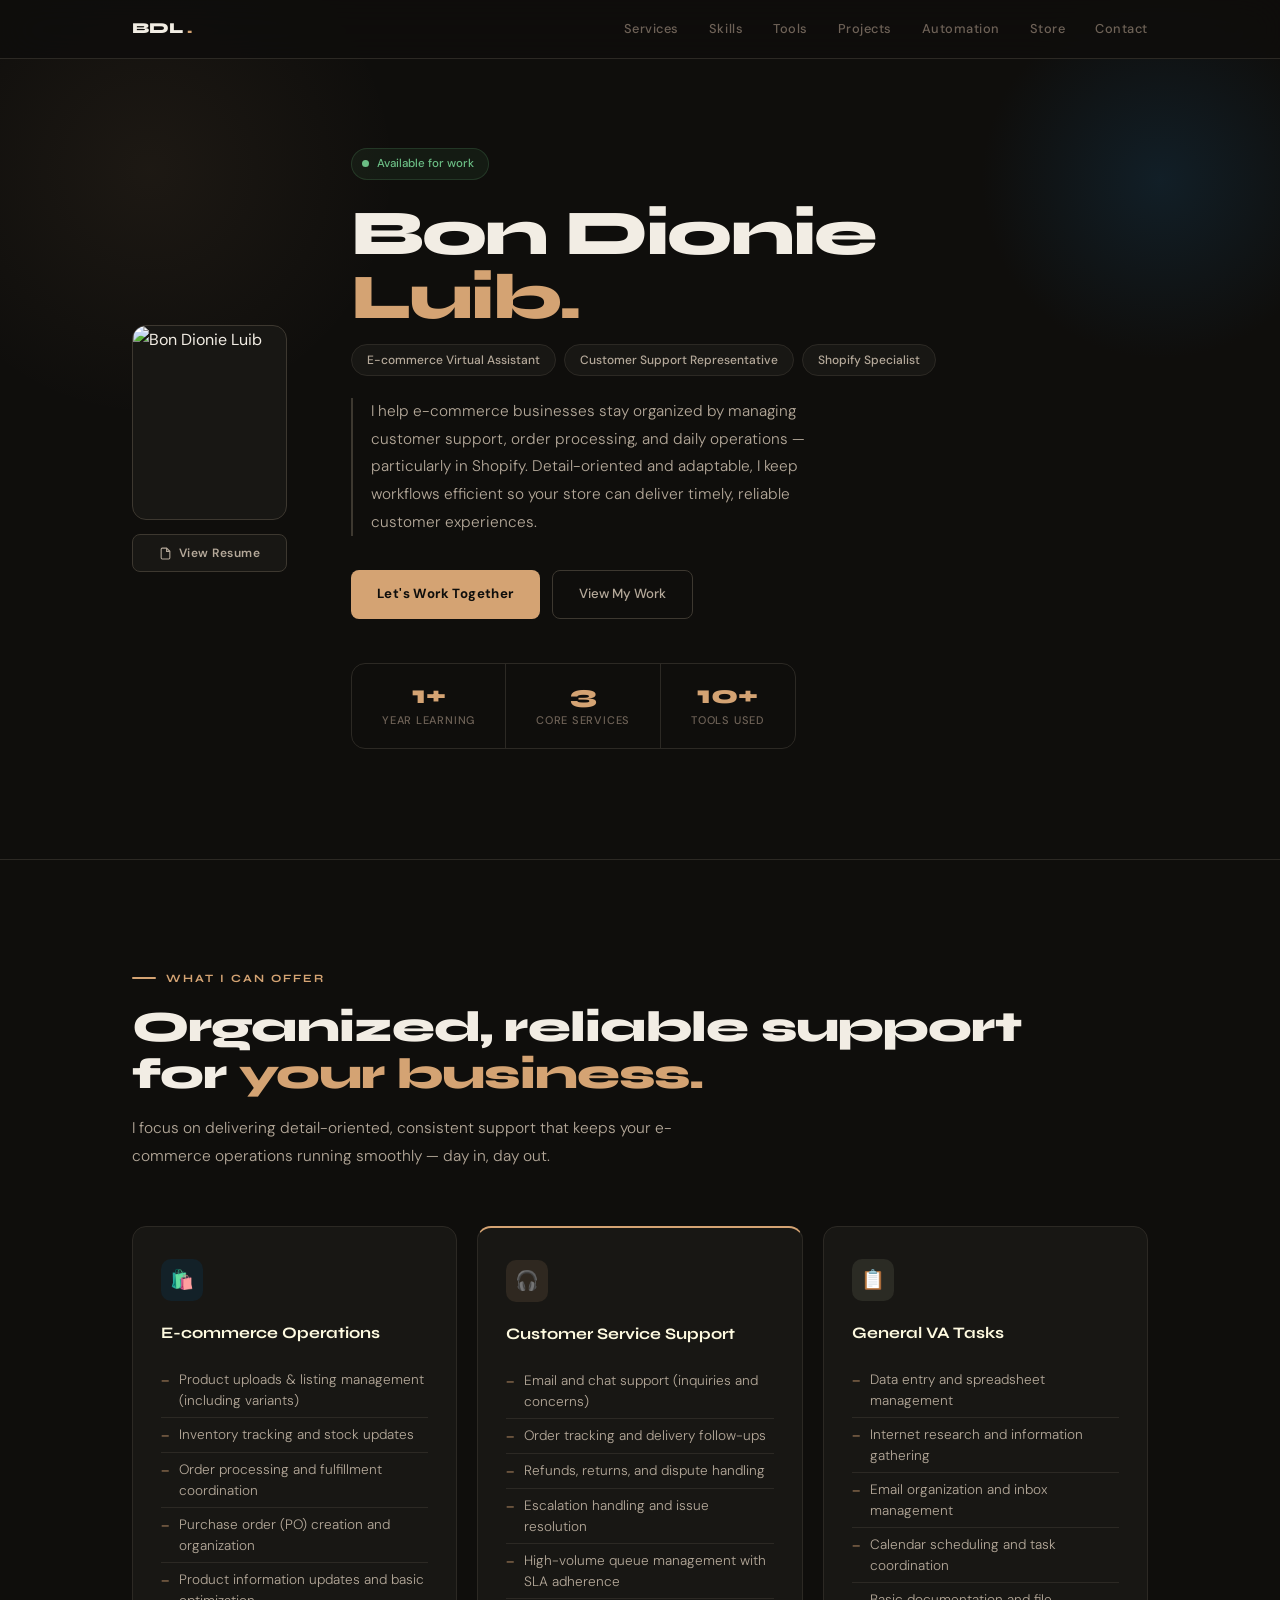
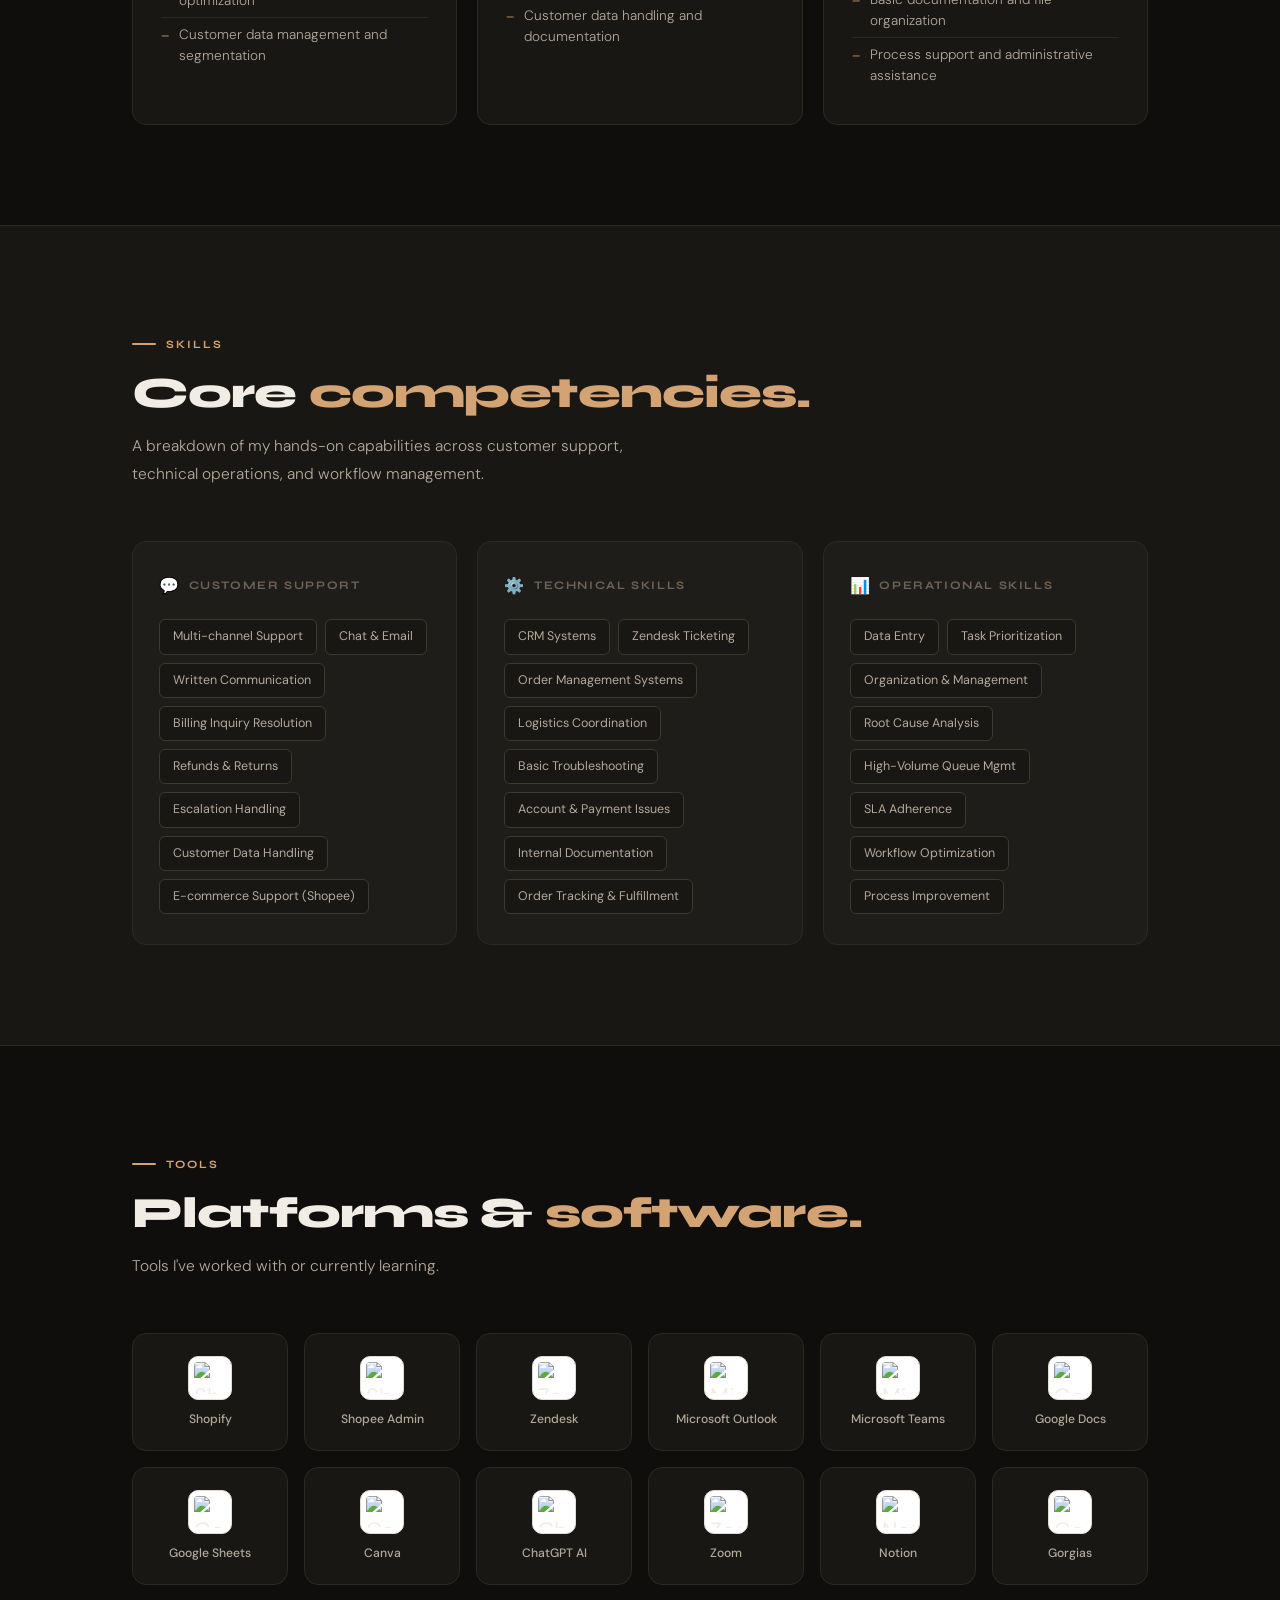
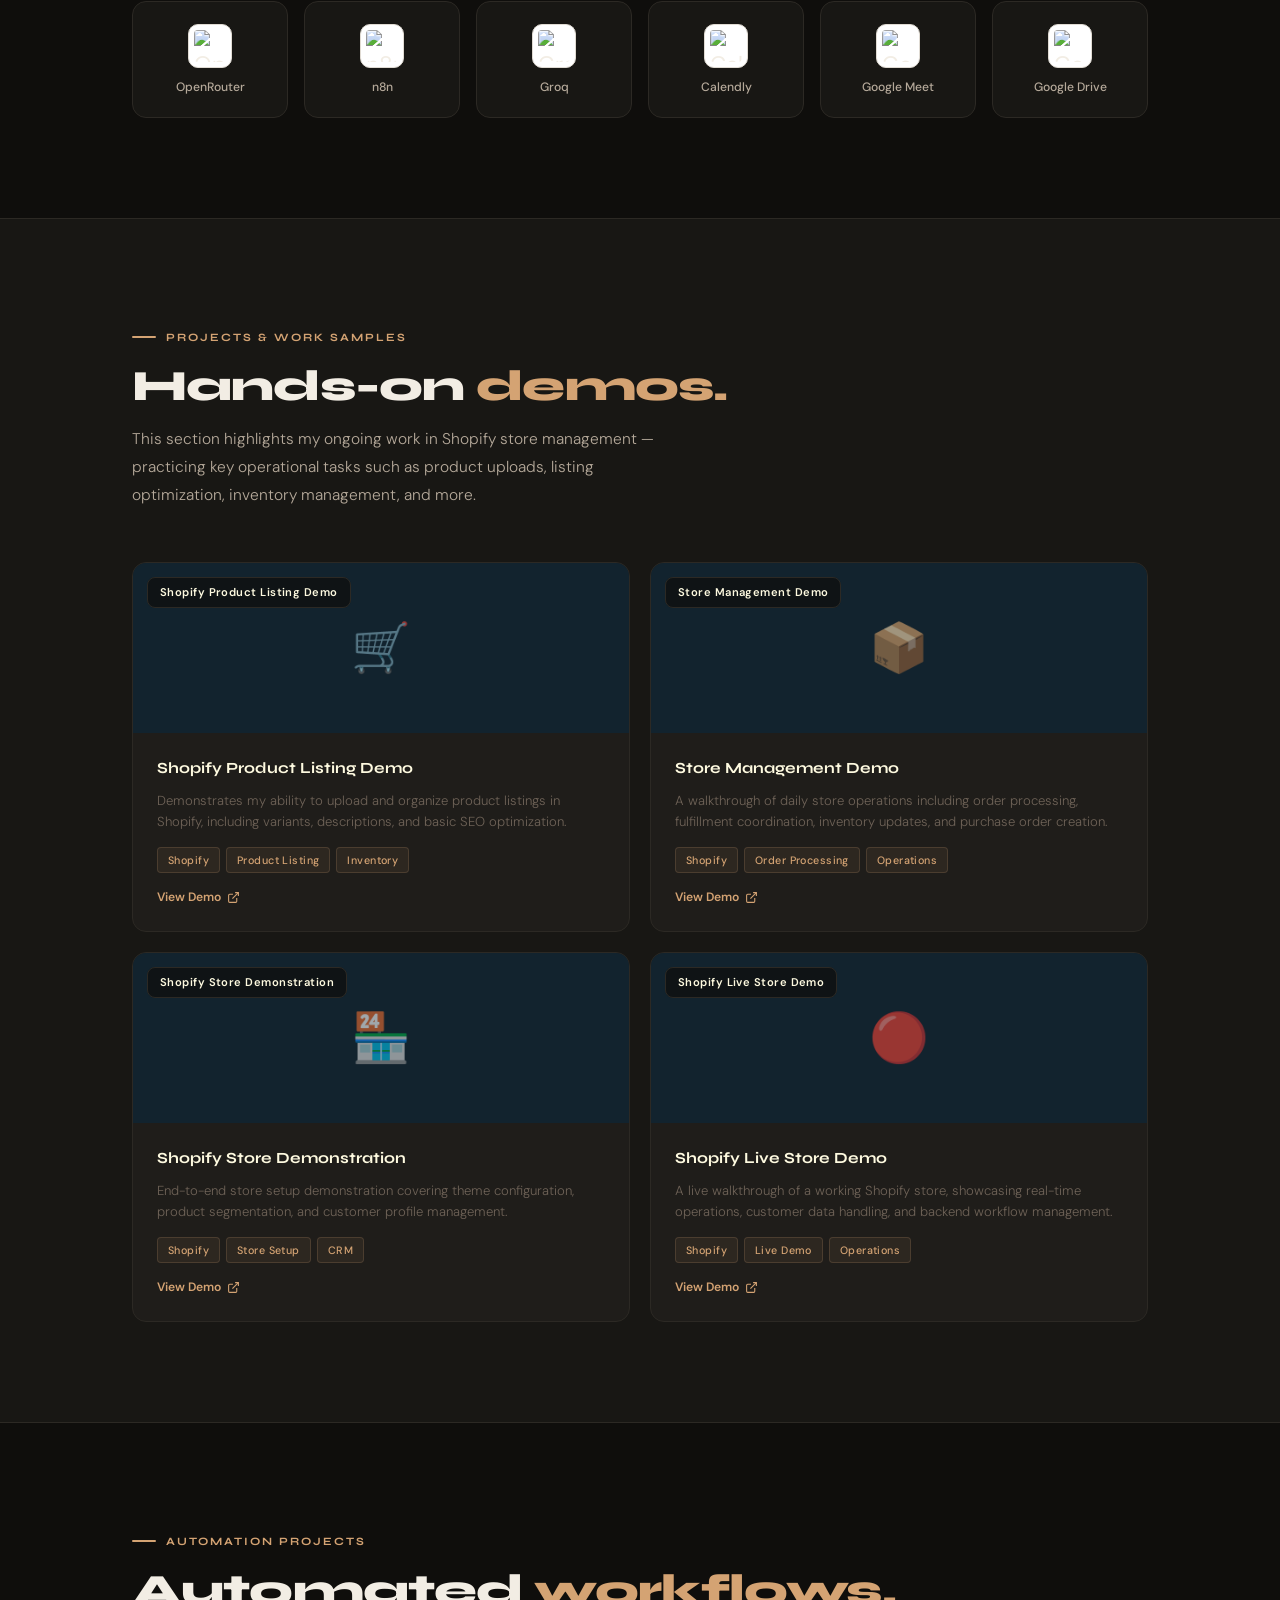
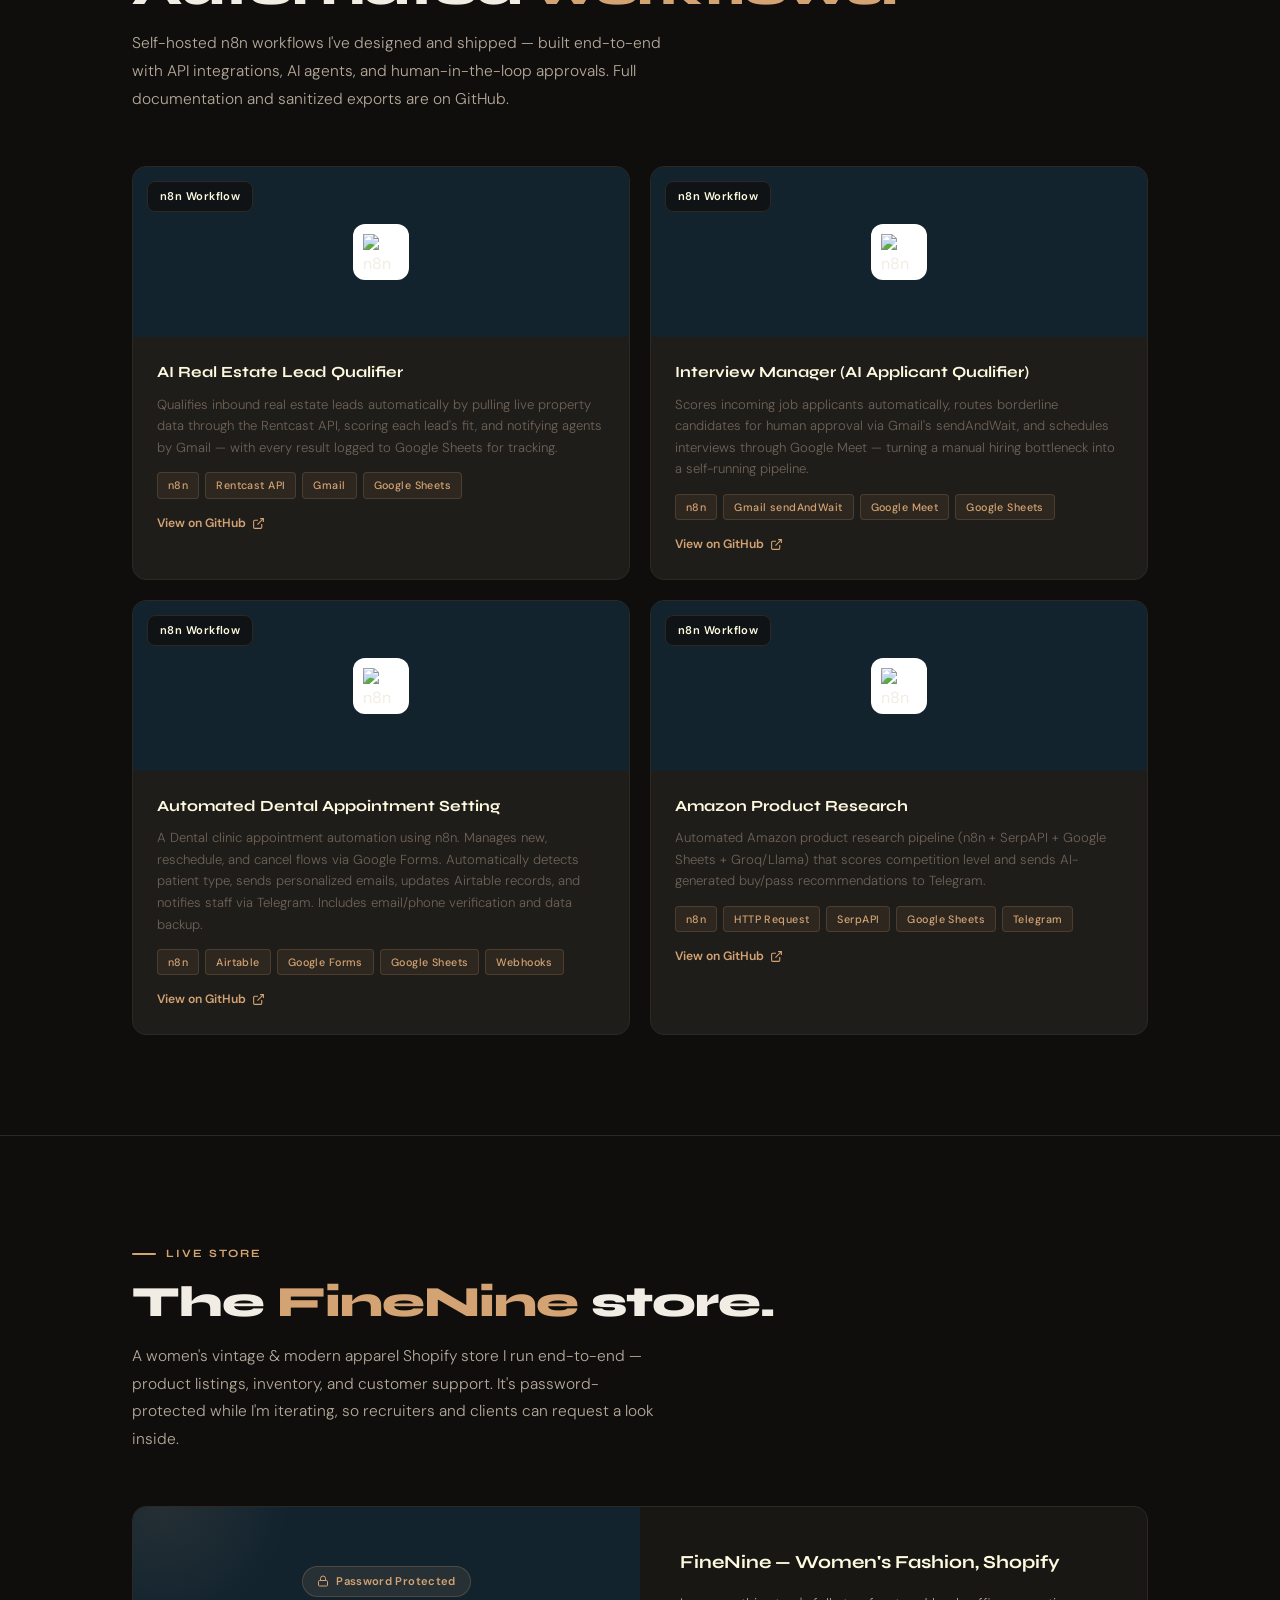
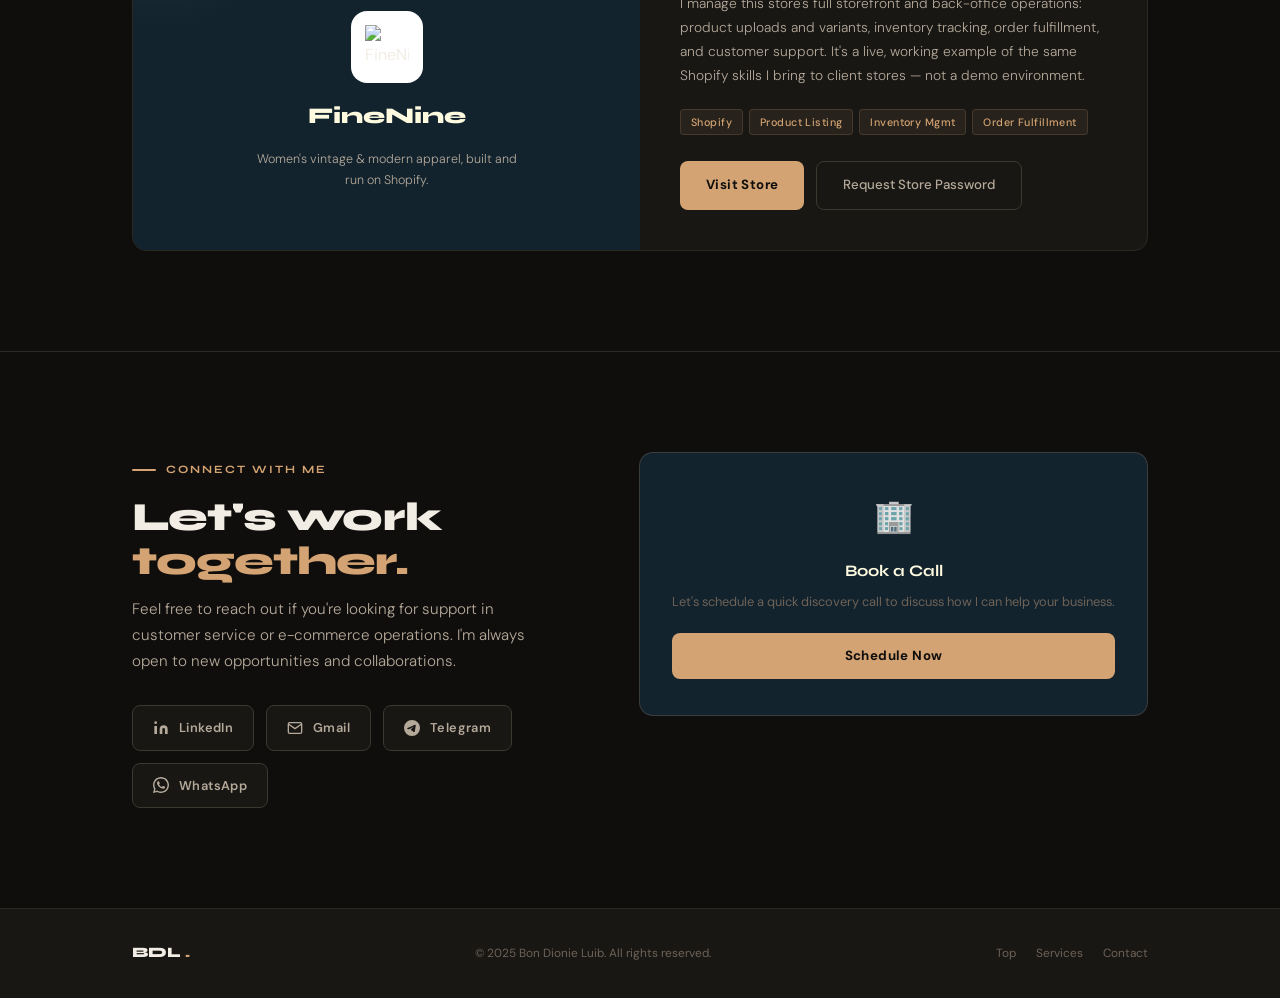
==== index.html @ 1910dfab "updated contents" ====
<!DOCTYPE html>
<html lang="en">
<head>
  <meta charset="UTF-8" />
  <meta name="viewport" content="width=device-width, initial-scale=1.0" />
  <title>Bon Dionie Luib | E-commerce VA & Customer Support</title>
  <link href="https://fonts.googleapis.com/css2?family=Syne:wght@400;600;700;800&family=DM+Sans:ital,opsz,wght@0,9..40,300;0,9..40,400;0,9..40,500;1,9..40,300&display=swap" rel="stylesheet" />

  <style>
    :root {
      --bg:         #0f0e0c;
      --bg-2:       #181714;
      --bg-3:       #1f1d1a;
      --bg-navy:    #12232e;
      --border:     #2c2924;
      --border-mid: #3d3830;
      --cream:      #FEFAE0;
      --sand:       #FAEDCD;
      --tan:        #D4A373;
      --sage:       #CCD5AE;
      --sage-light: #E9EDC9;
      --text:       #f2ede4;
      --text-mid:   #b5a99a;
      --text-muted: #6e6257;
      --radius:     14px;
      --radius-sm:  8px;
      --max-w:      1080px;
    }

    *, *::before, *::after { box-sizing: border-box; margin: 0; padding: 0; }
    html { scroll-behavior: smooth; }
    body {
      background: var(--bg);
      color: var(--text);
      font-family: 'DM Sans', sans-serif;
      font-size: 16px;
      line-height: 1.7;
      -webkit-font-smoothing: antialiased;
    }
    a { color: inherit; text-decoration: none; }
    ul { list-style: none; }
    img { display: block; max-width: 100%; }

    .container { max-width: var(--max-w); margin: 0 auto; padding: 0 32px; }
    section { padding: 100px 0; }

    .section-eyebrow {
      display: inline-flex; align-items: center; gap: 10px;
      font-family: 'Syne', sans-serif; font-size: 0.7rem; font-weight: 700;
      letter-spacing: 0.18em; text-transform: uppercase; color: var(--tan); margin-bottom: 16px;
    }
    .section-eyebrow::before {
      content: ''; display: block; width: 24px; height: 2px;
      background: var(--tan); border-radius: 2px;
    }
    .section-title {
      font-family: 'Syne', sans-serif; font-size: clamp(1.8rem, 4vw, 2.7rem);
      font-weight: 800; line-height: 1.1; letter-spacing: -0.02em; margin-bottom: 16px;
    }
    .section-desc { color: var(--text-mid); font-size: 0.97rem; font-weight: 300; max-width: 540px; line-height: 1.8; }
    .heading-accent { color: var(--tan); }

    .pill {
      display: inline-block; background: rgba(212,163,115,0.1); color: var(--tan);
      border: 1px solid rgba(212,163,115,0.22); border-radius: 999px; font-size: 0.7rem;
      font-weight: 600; letter-spacing: 0.08em; text-transform: uppercase; padding: 4px 13px;
    }

    nav {
      position: fixed; top: 0; left: 0; right: 0; z-index: 200;
      background: rgba(15,14,12,0.85); backdrop-filter: blur(20px);
      -webkit-backdrop-filter: blur(20px); border-bottom: 1px solid var(--border);
    }
    .nav-inner {
      max-width: var(--max-w); margin: 0 auto; padding: 0 32px; height: 58px;
      display: flex; align-items: center; justify-content: space-between;
    }
    .nav-logo { font-family: 'Syne', sans-serif; font-weight: 800; font-size: 0.95rem; letter-spacing: -0.01em; }
    .nav-logo span { color: var(--tan); }
    .nav-links { display: flex; gap: 30px; }
    .nav-links a { font-size: 0.8rem; font-weight: 500; color: var(--text-muted); letter-spacing: 0.04em; transition: color 0.2s; }
    .nav-links a:hover { color: var(--tan); }

    #hero { padding-top: 148px; padding-bottom: 110px; position: relative; overflow: hidden; }
    #hero::before {
      content: ''; position: absolute; top: -80px; left: -100px; width: 500px; height: 500px;
      background: radial-gradient(circle, rgba(212,163,115,0.07) 0%, transparent 70%); pointer-events: none;
    }
    #hero::after {
      content: ''; position: absolute; top: 0; right: -60px; width: 360px; height: 360px;
      background: radial-gradient(circle, rgba(18,35,46,0.8) 0%, transparent 70%); pointer-events: none;
    }
    .hero-inner { display: grid; grid-template-columns: auto 1fr; gap: 64px; align-items: center; position: relative; z-index: 1; }
    .hero-photo-wrap { display: flex; flex-direction: column; align-items: center; gap: 14px; }
    .hero-photo { width: 155px; height: 195px; border-radius: var(--radius); overflow: hidden; border: 1px solid var(--border-mid); background: var(--bg-2); position: relative; }
    .hero-photo img { width: 100%; height: 100%; object-fit: cover; }
    .photo-placeholder { width: 100%; height: 100%; display: flex; flex-direction: column; align-items: center; justify-content: center; gap: 10px; color: var(--text-muted); }
    .photo-placeholder svg { width: 44px; height: 44px; opacity: 0.25; }
    .photo-placeholder span { font-size: 0.65rem; letter-spacing: 0.1em; text-transform: uppercase; }
    .resume-btn {
      display: inline-flex; align-items: center; gap: 7px; background: var(--bg-2);
      border: 1px solid var(--border-mid); border-radius: var(--radius-sm); padding: 8px 16px;
      font-size: 0.75rem; font-weight: 600; color: var(--text-mid); letter-spacing: 0.04em;
      transition: border-color 0.2s, color 0.2s; width: 100%; justify-content: center;
    }
    .resume-btn:hover { border-color: var(--tan); color: var(--tan); }
    .resume-btn svg { width: 13px; height: 13px; }
    .avail-badge {
      display: inline-flex; align-items: center; gap: 8px; background: rgba(100,190,120,0.07);
      border: 1px solid rgba(100,190,120,0.18); border-radius: 999px; padding: 5px 14px 5px 10px;
      font-size: 0.72rem; color: #6bbd84; font-weight: 500; margin-bottom: 22px;
    }
    .avail-dot { width: 7px; height: 7px; background: #6bbd84; border-radius: 50%; animation: pulse 2.2s infinite; }
    @keyframes pulse {
      0%   { box-shadow: 0 0 0 0 rgba(107,189,132,0.7); }
      70%  { box-shadow: 0 0 0 7px rgba(107,189,132,0); }
      100% { box-shadow: 0 0 0 0 rgba(107,189,132,0); }
    }
    .hero-name { font-family: 'Syne', sans-serif; font-size: clamp(2.4rem, 5.5vw, 4rem); font-weight: 800; line-height: 1.0; letter-spacing: -0.03em; margin-bottom: 14px; }
    .hero-name .surname { color: var(--tan); }
    .hero-roles { display: flex; flex-wrap: wrap; gap: 8px; margin-bottom: 22px; }
    .role-chip { font-size: 0.75rem; font-weight: 500; color: var(--text-mid); background: var(--bg-2); border: 1px solid var(--border); border-radius: 999px; padding: 5px 15px; }
    .hero-bio { color: var(--text-mid); font-size: 0.96rem; font-weight: 300; max-width: 500px; margin-bottom: 34px; line-height: 1.8; border-left: 2px solid var(--border-mid); padding-left: 18px; }
    .hero-cta { display: flex; gap: 12px; flex-wrap: wrap; }
    .btn-primary { display: inline-flex; align-items: center; gap: 8px; background: var(--tan); color: #0f0e0c; font-size: 0.83rem; font-weight: 700; letter-spacing: 0.03em; padding: 12px 26px; border-radius: var(--radius-sm); transition: opacity 0.2s, transform 0.15s; }
    .btn-primary:hover { opacity: 0.88; transform: translateY(-1px); }
    .btn-outline { display: inline-flex; align-items: center; gap: 8px; background: transparent; color: var(--text-mid); font-size: 0.83rem; font-weight: 500; padding: 12px 26px; border-radius: var(--radius-sm); border: 1px solid var(--border-mid); transition: border-color 0.2s, color 0.2s; }
    .btn-outline:hover { border-color: var(--tan); color: var(--tan); }
    .hero-stats { display: flex; gap: 0; margin-top: 44px; border: 1px solid var(--border); border-radius: var(--radius); overflow: hidden; width: fit-content; }
    .stat-item { padding: 18px 30px; border-right: 1px solid var(--border); text-align: center; }
    .stat-item:last-child { border-right: none; }
    .stat-num { font-family: 'Syne', sans-serif; font-size: 1.6rem; font-weight: 800; color: var(--tan); line-height: 1; }
    .stat-label { font-size: 0.69rem; color: var(--text-muted); font-weight: 500; letter-spacing: 0.07em; text-transform: uppercase; margin-top: 4px; }

    hr.divider { border: none; border-top: 1px solid var(--border); }

    #offer { background: var(--bg); }
    .offer-header { margin-bottom: 56px; }
    .offer-grid { display: grid; grid-template-columns: repeat(3, 1fr); gap: 20px; }
    .offer-card { background: var(--bg-2); border: 1px solid var(--border); border-radius: var(--radius); padding: 32px 28px; transition: border-color 0.25s, transform 0.25s; }
    .offer-card:hover { border-color: var(--border-mid); transform: translateY(-3px); }
    .offer-card:nth-child(2) { border-top: 2px solid var(--tan); }
    .offer-icon { width: 42px; height: 42px; border-radius: 10px; display: flex; align-items: center; justify-content: center; font-size: 1.2rem; margin-bottom: 18px; }
    .icon-blue  { background: rgba(18,35,46,0.8); }
    .icon-tan   { background: rgba(212,163,115,0.12); }
    .icon-sage  { background: rgba(204,213,174,0.1); }
    .offer-card h3 { font-family: 'Syne', sans-serif; font-size: 1rem; font-weight: 700; margin-bottom: 16px; color: var(--cream); }
    .offer-card ul li { font-size: 0.85rem; color: var(--text-mid); font-weight: 300; padding: 6px 0; border-bottom: 1px solid var(--border); display: flex; align-items: flex-start; gap: 10px; line-height: 1.55; }
    .offer-card ul li:last-child { border-bottom: none; }
    .offer-card ul li::before { content: '–'; color: var(--tan); flex-shrink: 0; margin-top: 1px; }

    #skills { background: var(--bg-2); }
    .skills-header { margin-bottom: 52px; }
    .skills-grid { display: grid; grid-template-columns: repeat(3, 1fr); gap: 20px; }
    .skills-card { background: var(--bg-3); border: 1px solid var(--border); border-radius: var(--radius); padding: 30px 26px; }
    .skills-card-title { font-family: 'Syne', sans-serif; font-size: 0.72rem; font-weight: 700; letter-spacing: 0.14em; text-transform: uppercase; color: var(--text-muted); margin-bottom: 20px; display: flex; align-items: center; gap: 8px; }
    .skills-card-title span { font-size: 1rem; }
    .skill-tag-wrap { display: flex; flex-wrap: wrap; gap: 8px; }
    .skill-tag { font-size: 0.78rem; font-weight: 400; color: var(--text-mid); background: var(--bg-2); border: 1px solid var(--border-mid); border-radius: 6px; padding: 6px 13px; transition: border-color 0.2s, color 0.2s; }
    .skill-tag:hover { border-color: var(--tan); color: var(--tan); }
    .skill-tag.empty { color: var(--text-muted); border-style: dashed; border-color: var(--border); cursor: default; opacity: 0.5; }
    .skill-tag.empty:hover { border-color: var(--border); color: var(--text-muted); }

    #tools { background: var(--bg); }
    .tools-header { margin-bottom: 52px; }
    .tools-grid { display: grid; grid-template-columns: repeat(auto-fill, minmax(150px, 1fr)); gap: 16px; }
    .tool-card { background: var(--bg-2); border: 1px solid var(--border); border-radius: var(--radius); padding: 22px 18px; display: flex; flex-direction: column; align-items: center; gap: 12px; text-align: center; transition: border-color 0.2s, transform 0.2s; cursor: default; }
    .tool-card:hover { border-color: var(--border-mid); transform: translateY(-2px); }
    .tool-icon { width: 44px; height: 44px; border-radius: 10px; display: flex; align-items: center; justify-content: center; font-size: 1.4rem; background: var(--bg-3); border: 1px solid var(--border); overflow: hidden; padding: 6px; }
    .tool-icon img { width: 100%; height: 100%; object-fit: contain; border-radius: 4px; }
    .tool-name { font-size: 0.76rem; font-weight: 500; color: var(--text-mid); line-height: 1.3; }

    #projects { background: var(--bg-2); }
    .projects-header { margin-bottom: 52px; }
    .projects-grid { display: grid; grid-template-columns: repeat(2, 1fr); gap: 20px; }
    .project-card { background: var(--bg-3); border: 1px solid var(--border); border-radius: var(--radius); overflow: hidden; transition: border-color 0.25s, transform 0.25s; }
    .project-card:hover { border-color: var(--border-mid); transform: translateY(-3px); }
    .project-thumb { height: 170px; background: var(--bg-navy); display: flex; align-items: center; justify-content: center; position: relative; overflow: hidden; }
    .project-thumb-icon { font-size: 3rem; opacity: 0.6; }
    .project-thumb-label { position: absolute; top: 14px; left: 14px; background: rgba(15,14,12,0.7); backdrop-filter: blur(8px); border: 1px solid var(--border); border-radius: var(--radius-sm); font-size: 0.7rem; font-weight: 600; padding: 5px 12px; color: var(--cream); letter-spacing: 0.04em; }
    .project-body { padding: 22px 24px; }
    .project-body h3 { font-family: 'Syne', sans-serif; font-size: 0.97rem; font-weight: 700; color: var(--cream); margin-bottom: 8px; }
    .project-body p { font-size: 0.82rem; color: var(--text-muted); font-weight: 300; line-height: 1.65; margin-bottom: 14px; }
    .project-tags { display: flex; flex-wrap: wrap; gap: 6px; }
    .project-tag { font-size: 0.67rem; font-weight: 500; color: var(--tan); background: rgba(212,163,115,0.08); border: 1px solid rgba(212,163,115,0.18); border-radius: 4px; padding: 3px 10px; letter-spacing: 0.04em; }
    .project-link { display: inline-flex; align-items: center; gap: 6px; font-size: 0.76rem; font-weight: 600; color: var(--tan); margin-top: 14px; transition: opacity 0.2s; }
    .project-link:hover { opacity: 0.75; }

    .project-thumb-logo { width: 56px; height: 56px; border-radius: 12px; background: #fff; display: flex; align-items: center; justify-content: center; padding: 10px; }
    .project-thumb-logo img { width: 100%; height: 100%; object-fit: contain; }

    #store { background: var(--bg); }
    .store-header { margin-bottom: 52px; }
    .store-card {
      background: var(--bg-2); border: 1px solid var(--border); border-radius: var(--radius);
      overflow: hidden; display: grid; grid-template-columns: 1fr 1fr;
    }
    .store-visual {
      background: var(--bg-navy); display: flex; flex-direction: column; align-items: center;
      justify-content: center; gap: 14px; padding: 48px 32px; position: relative; overflow: hidden;
    }
    .store-visual::before {
      content: ''; position: absolute; top: -40%; left: -20%; width: 260px; height: 260px;
      background: radial-gradient(circle, rgba(212,163,115,0.1) 0%, transparent 70%); pointer-events: none;
    }
    .store-logo-badge {
      width: 72px; height: 72px; border-radius: 16px; background: #fff; display: flex;
      align-items: center; justify-content: center; padding: 14px; position: relative; z-index: 1;
    }
    .store-logo-badge img { width: 100%; height: 100%; object-fit: contain; }
    .store-visual-name { font-family: 'Syne', sans-serif; font-size: 1.4rem; font-weight: 800; color: var(--cream); position: relative; z-index: 1; }
    .store-visual-tag { font-size: 0.78rem; color: var(--text-mid); font-weight: 300; text-align: center; max-width: 260px; position: relative; z-index: 1; }
    .store-lock-note {
      display: inline-flex; align-items: center; gap: 7px; background: rgba(212,163,115,0.1);
      border: 1px solid rgba(212,163,115,0.22); border-radius: 999px; padding: 5px 14px;
      font-size: 0.7rem; color: var(--tan); font-weight: 600; letter-spacing: 0.03em; position: relative; z-index: 1;
    }
    .store-body { padding: 40px 40px; display: flex; flex-direction: column; justify-content: center; }
    .store-body h3 { font-family: 'Syne', sans-serif; font-size: 1.15rem; font-weight: 700; color: var(--cream); margin-bottom: 12px; }
    .store-body p { font-size: 0.86rem; color: var(--text-mid); font-weight: 300; line-height: 1.75; margin-bottom: 22px; }
    .store-tags { display: flex; flex-wrap: wrap; gap: 6px; margin-bottom: 26px; }
    .store-actions { display: flex; gap: 12px; flex-wrap: wrap; }

    @media (max-width: 720px) {
      .store-card { grid-template-columns: 1fr; }
      .store-visual { padding: 36px 24px; }
      .store-body { padding: 32px 28px; }
    }

    #connect { background: var(--bg); }
    .connect-inner { display: grid; grid-template-columns: 1fr auto; gap: 60px; align-items: start; }
    .connect-text h2 { font-family: 'Syne', sans-serif; font-size: clamp(1.8rem, 3.5vw, 2.5rem); font-weight: 800; line-height: 1.1; letter-spacing: -0.02em; margin-bottom: 14px; }
    .connect-text p { color: var(--text-mid); font-size: 0.95rem; font-weight: 300; max-width: 420px; margin-bottom: 30px; }
    .contact-links { display: flex; flex-wrap: wrap; gap: 12px; }
    .contact-btn { display: inline-flex; align-items: center; gap: 10px; background: var(--bg-2); border: 1px solid var(--border-mid); border-radius: var(--radius-sm); padding: 11px 20px; font-size: 0.8rem; font-weight: 600; color: var(--text-mid); letter-spacing: 0.03em; transition: border-color 0.2s, color 0.2s, background 0.2s; }
    .contact-btn:hover { border-color: var(--tan); color: var(--tan); background: rgba(212,163,115,0.05); }
    .contact-btn svg { width: 16px; height: 16px; flex-shrink: 0; }
    .cta-box { background: var(--bg-navy); border: 1px solid rgba(212,163,115,0.2); border-radius: var(--radius); padding: 36px 32px; text-align: center; min-width: 260px; }
    .cta-box .emoji { font-size: 2rem; margin-bottom: 14px; }
    .cta-box h4 { font-family: 'Syne', sans-serif; font-size: 1rem; font-weight: 700; margin-bottom: 8px; color: var(--cream); }
    .cta-box p { font-size: 0.8rem; color: var(--text-muted); margin-bottom: 20px; line-height: 1.6; }

    footer { background: var(--bg-2); border-top: 1px solid var(--border); padding: 32px 0; }
    .footer-inner { max-width: var(--max-w); margin: 0 auto; padding: 0 32px; display: flex; align-items: center; justify-content: space-between; flex-wrap: wrap; gap: 12px; }
    .footer-logo { font-family: 'Syne', sans-serif; font-weight: 800; font-size: 0.9rem; }
    .footer-logo span { color: var(--tan); }
    .footer-copy { font-size: 0.74rem; color: var(--text-muted); }
    .footer-links { display: flex; gap: 20px; }
    .footer-links a { font-size: 0.74rem; color: var(--text-muted); transition: color 0.2s; }
    .footer-links a:hover { color: var(--tan); }

    @media (max-width: 860px) {
      .hero-inner { grid-template-columns: 1fr; gap: 36px; }
      .hero-photo-wrap { flex-direction: row; align-items: flex-end; gap: 16px; }
      .hero-photo { width: 110px; height: 140px; }
      .resume-btn { width: auto; }
      .offer-grid, .skills-grid { grid-template-columns: 1fr; }
      .projects-grid { grid-template-columns: 1fr; }
      .connect-inner { grid-template-columns: 1fr; }
    }
    @media (max-width: 600px) {
      .container { padding: 0 18px; }
      section { padding: 70px 0; }
      .nav-links { display: none; }
      .hero-stats { flex-direction: column; width: 100%; }
      .stat-item { border-right: none; border-bottom: 1px solid var(--border); }
      .stat-item:last-child { border-bottom: none; }
    }
  </style>
</head>
<body>

  <!-- ══ NAV ══ -->
  <nav>
    <div class="nav-inner">
      <div class="nav-logo">BDL <span>.</span></div>
      <div class="nav-links">
        <a href="#offer">Services</a>
        <a href="#skills">Skills</a>
        <a href="#tools">Tools</a>
        <a href="#projects">Projects</a>
        <a href="#automation">Automation</a>
        <a href="#store">Store</a>
        <a href="#connect">Contact</a>
      </div>
    </div>
  </nav>

  <!-- ══ HERO ══ -->
  <section id="hero">
    <div class="container">
      <div class="hero-inner">
        <div class="hero-photo-wrap">
          <div class="hero-photo">
              <img src="./bon_profile_photo_grey.jpg" alt="Bon Dionie Luib" />
            <div class="photo-placeholder">
              <svg viewBox="0 0 24 24" fill="none" stroke="currentColor" stroke-width="1.2">
                <circle cx="12" cy="8" r="4"/>
                <path d="M4 20c0-4 3.6-7 8-7s8 3 8 7"/>
              </svg>
              <span>Your Photo</span>
            </div>
          </div>
          <a href="https://drive.google.com/file/d/1orsD3d_-xPIOeZKfNbFX2Cq41ctTac8B/view?usp=sharing" class="resume-btn" target="_blank">
            <svg viewBox="0 0 24 24" fill="none" stroke="currentColor" stroke-width="2">
              <path d="M14 2H6a2 2 0 00-2 2v16a2 2 0 002 2h12a2 2 0 002-2V8z"/>
              <polyline points="14 2 14 8 20 8"/>
            </svg>
            View Resume
          </a>
        </div>

        <div class="hero-text">
          <div class="avail-badge">
            <div class="avail-dot"></div>
            Available for work
          </div>
          <h1 class="hero-name">
            Bon Dionie<br>
            <span class="surname">Luib.</span>
          </h1>
          <div class="hero-roles">
            <span class="role-chip">E-commerce Virtual Assistant</span>
            <span class="role-chip">Customer Support Representative</span>
            <span class="role-chip">Shopify Specialist</span>
          </div>
          <p class="hero-bio">
            I help e-commerce businesses stay organized by managing customer support,
            order processing, and daily operations — particularly in Shopify.
            Detail-oriented and adaptable, I keep workflows efficient so your store
            can deliver timely, reliable customer experiences.
          </p>
          <div class="hero-cta">
            <a href="#connect" class="btn-primary">Let's Work Together</a>
            <a href="https://linktr.ee/bonnieeebon" class="btn-outline" target="_blank">View My Work</a>
          </div>
          <div class="hero-stats">
            <div class="stat-item">
              <div class="stat-num">1+</div>
              <div class="stat-label">Year Learning</div>
            </div>
            <div class="stat-item">
              <div class="stat-num">3</div>
              <div class="stat-label">Core Services</div>
            </div>
            <div class="stat-item">
              <div class="stat-num">10+</div>
              <div class="stat-label">Tools Used</div>
            </div>
          </div>
        </div>
      </div>
    </div>
  </section>

  <hr class="divider" />

  <!-- ══ WHAT I CAN OFFER ══ -->
  <section id="offer">
    <div class="container">
      <div class="offer-header">
        <div class="section-eyebrow">What I Can Offer</div>
        <h2 class="section-title">Organized, reliable support<br>for <span class="heading-accent">your business.</span></h2>
        <p class="section-desc">I focus on delivering detail-oriented, consistent support that keeps your e-commerce operations running smoothly — day in, day out.</p>
      </div>
      <div class="offer-grid">
        <div class="offer-card">
          <div class="offer-icon icon-blue">🛍️</div>
          <h3>E-commerce Operations</h3>
          <ul>
            <li>Product uploads &amp; listing management (including variants)</li>
            <li>Inventory tracking and stock updates</li>
            <li>Order processing and fulfillment coordination</li>
            <li>Purchase order (PO) creation and organization</li>
            <li>Product information updates and basic optimization</li>
            <li>Customer data management and segmentation</li>
          </ul>
        </div>
        <div class="offer-card">
          <div class="offer-icon icon-tan">🎧</div>
          <h3>Customer Service Support</h3>
          <ul>
            <li>Email and chat support (inquiries and concerns)</li>
            <li>Order tracking and delivery follow-ups</li>
            <li>Refunds, returns, and dispute handling</li>
            <li>Escalation handling and issue resolution</li>
            <li>High-volume queue management with SLA adherence</li>
            <li>Customer data handling and documentation</li>
          </ul>
        </div>
        <div class="offer-card">
          <div class="offer-icon icon-sage">📋</div>
          <h3>General VA Tasks</h3>
          <ul>
            <li>Data entry and spreadsheet management</li>
            <li>Internet research and information gathering</li>
            <li>Email organization and inbox management</li>
            <li>Calendar scheduling and task coordination</li>
            <li>Basic documentation and file organization</li>
            <li>Process support and administrative assistance</li>
          </ul>
        </div>
      </div>
    </div>
  </section>

  <hr class="divider" />

  <!-- ══ SKILLS ══ -->
  <section id="skills">
    <div class="container">
      <div class="skills-header">
        <div class="section-eyebrow">Skills</div>
        <h2 class="section-title">Core <span class="heading-accent">competencies.</span></h2>
        <p class="section-desc">A breakdown of my hands-on capabilities across customer support, technical operations, and workflow management.</p>
      </div>
      <div class="skills-grid">
        <div class="skills-card">
          <div class="skills-card-title"><span>💬</span> Customer Support</div>
          <div class="skill-tag-wrap">
            <span class="skill-tag">Multi-channel Support</span>
            <span class="skill-tag">Chat &amp; Email</span>
            <span class="skill-tag">Written Communication</span>
            <span class="skill-tag">Billing Inquiry Resolution</span>
            <span class="skill-tag">Refunds &amp; Returns</span>
            <span class="skill-tag">Escalation Handling</span>
            <span class="skill-tag">Customer Data Handling</span>
            <span class="skill-tag">E-commerce Support (Shopee)</span>
          </div>
        </div>
        <div class="skills-card">
          <div class="skills-card-title"><span>⚙️</span> Technical Skills</div>
          <div class="skill-tag-wrap">
            <span class="skill-tag">CRM Systems</span>
            <span class="skill-tag">Zendesk Ticketing</span>
            <span class="skill-tag">Order Management Systems</span>
            <span class="skill-tag">Logistics Coordination</span>
            <span class="skill-tag">Basic Troubleshooting</span>
            <span class="skill-tag">Account &amp; Payment Issues</span>
            <span class="skill-tag">Internal Documentation</span>
            <span class="skill-tag">Order Tracking &amp; Fulfillment</span>
          </div>
        </div>
        <div class="skills-card">
          <div class="skills-card-title"><span>📊</span> Operational Skills</div>
          <div class="skill-tag-wrap">
            <span class="skill-tag">Data Entry</span>
            <span class="skill-tag">Task Prioritization</span>
            <span class="skill-tag">Organization &amp; Management</span>
            <span class="skill-tag">Root Cause Analysis</span>
            <span class="skill-tag">High-Volume Queue Mgmt</span>
            <span class="skill-tag">SLA Adherence</span>
            <span class="skill-tag">Workflow Optimization</span>
            <span class="skill-tag">Process Improvement</span>
          </div>
        </div>
      </div>
    </div>
  </section>

  <hr class="divider" />

  <!-- ══ TOOLS ══ -->
  <section id="tools">
    <div class="container">
      <div class="tools-header">
        <div class="section-eyebrow">Tools</div>
        <h2 class="section-title">Platforms &amp; <span class="heading-accent">software.</span></h2>
        <p class="section-desc">Tools I've worked with or currently learning.</p>
      </div>
      <div class="tools-grid">
        <div class="tool-card">
          <div class="tool-icon" style="background:#fff; border-color:#e0dbd3; padding:5px;">
            <img src="https://cdn.worldvectorlogo.com/logos/shopify.svg" alt="Shopify" />
          </div>
          <div class="tool-name">Shopify</div>
        </div>
        <div class="tool-card">
          <div class="tool-icon" style="background:#fff; border-color:#e0dbd3; padding:5px;">
            <img src="./shopee-1.svg" alt="Shopee" />
          </div>
          <div class="tool-name">Shopee Admin</div>
        </div>
        <div class="tool-card">
          <div class="tool-icon" style="background:#fff; border-color:#e0dbd3; padding:5px;">
            <img src="https://cdn.worldvectorlogo.com/logos/zendesk-1.svg" alt="Zendesk" />
          </div>
          <div class="tool-name">Zendesk</div>
        </div>
        <div class="tool-card">
          <div class="tool-icon" style="background:#fff; border-color:#e0dbd3; padding:5px;">
            <img src="./microsoft-outlook-2013-logo.svg" alt="Microsoft Outlook" />
          </div>
          <div class="tool-name">Microsoft Outlook</div>
        </div>
        <div class="tool-card">
          <div class="tool-icon" style="background:#fff; border-color:#e0dbd3; padding:5px;">
            <img src="https://cdn.worldvectorlogo.com/logos/microsoft-teams-1.svg" alt="Microsoft Teams" />
          </div>
          <div class="tool-name">Microsoft Teams</div>
        </div>
        <div class="tool-card">
          <div class="tool-icon" style="background:#fff; border-color:#e0dbd3; padding:5px;">
            <img src="https://cdn.worldvectorlogo.com/logos/google-docs-icon-2.svg" alt="Google Docs" />
          </div>
          <div class="tool-name">Google Docs</div>
        </div>
        <div class="tool-card">
          <div class="tool-icon" style="background:#fff; border-color:#e0dbd3; padding:5px;">
            <img src="https://cdn.worldvectorlogo.com/logos/google-sheets-logo-icon.svg" alt="Google Sheets" />
          </div>
          <div class="tool-name">Google Sheets</div>
        </div>
        <div class="tool-card">
          <div class="tool-icon" style="background:#fff; border-color:#e0dbd3; padding:5px;">
            <img src="./canva-wordmark-2.svg" alt="Canva" />
          </div>
          <div class="tool-name">Canva</div>
        </div>
        <div class="tool-card">
          <div class="tool-icon" style="background:#fff; border-color:#e0dbd3; padding:5px;">
            <img src="./chatgpt-6.svg" alt="ChatGPT" />
          </div>
          <div class="tool-name">ChatGPT AI</div>
        </div>
        <div class="tool-card">
          <div class="tool-icon" style="background:#fff; border-color:#e0dbd3; padding:5px;">
            <img src="https://cdn.worldvectorlogo.com/logos/zoom-app.svg" alt="Zoom" />
          </div>
          <div class="tool-name">Zoom</div>
        </div>
        <div class="tool-card">
          <div class="tool-icon" style="background:#fff; border-color:#e0dbd3; padding:5px;">
            <img src="./notion-2.svg" alt="Notion" />
          </div>
          <div class="tool-name">Notion</div>
        </div>
        <div class="tool-card">
          <div class="tool-icon" style="background:#fff; border-color:#e0dbd3; padding:5px;">
            <img src="./62b32181b223544c209f5e97.png" alt="Gorgias" />
          </div>
          <div class="tool-name">Gorgias</div>
        </div>
        <div class="tool-card">
          <div class="tool-icon" style="background:#fff; border-color:#e0dbd3; padding:5px;">
            <img src="./openrouter.svg" alt="OpenRouter" />
          </div>
          <div class="tool-name">OpenRouter</div>
        </div>
        <div class="tool-card">
          <div class="tool-icon" style="background:#fff; border-color:#e0dbd3; padding:5px;">
            <img src="./n8n.svg" alt="n8n" />
          </div>
          <div class="tool-name">n8n</div>
        </div>
        <div class="tool-card">
          <div class="tool-icon" style="background:#fff; border-color:#e0dbd3; padding:5px;">
            <img src="./groq.svg" alt="Groq" />
          </div>
          <div class="tool-name">Groq</div>
        </div>
        <div class="tool-card">
          <div class="tool-icon" style="background:#fff; border-color:#e0dbd3; padding:5px;">
            <img src="./calendly.svg" alt="Calendly" />
          </div>
          <div class="tool-name">Calendly</div>
        </div>
        <div class="tool-card">
          <div class="tool-icon" style="background:#fff; border-color:#e0dbd3; padding:5px;">
            <img src="./googlemeet.svg" alt="Google Meet" />
          </div>
          <div class="tool-name">Google Meet</div>
        </div>
        <div class="tool-card">
          <div class="tool-icon" style="background:#fff; border-color:#e0dbd3; padding:5px;">
            <img src="./googledrive.svg" alt="Google Drive" />
          </div>
          <div class="tool-name">Google Drive</div>
        </div>
      </div>
    </div>
  </section>

  <hr class="divider" />

  <!-- ══ PROJECTS ══ -->
  <section id="projects">
    <div class="container">
      <div class="projects-header">
        <div class="section-eyebrow">Projects &amp; Work Samples</div>
        <h2 class="section-title">Hands-on <span class="heading-accent">demos.</span></h2>
        <p class="section-desc">This section highlights my ongoing work in Shopify store management — practicing key operational tasks such as product uploads, listing optimization, inventory management, and more.</p>
      </div>
      <div class="projects-grid">
        <div class="project-card">
          <div class="project-thumb">
            <div class="project-thumb-icon">🛒</div>
            <div class="project-thumb-label">Shopify Product Listing Demo</div>
          </div>
          <div class="project-body">
            <h3>Shopify Product Listing Demo</h3>
            <p>Demonstrates my ability to upload and organize product listings in Shopify, including variants, descriptions, and basic SEO optimization.</p>
            <div class="project-tags">
              <span class="project-tag">Shopify</span>
              <span class="project-tag">Product Listing</span>
              <span class="project-tag">Inventory</span>
            </div>
            <a href="https://www.notion.so/Shopify-Product-Listing-Demo-31e51b3a9e2280059d68d53b6122286f?source=copy_link" class="project-link">
              View Demo
              <svg viewBox="0 0 24 24" fill="none" stroke="currentColor" stroke-width="2" width="13" height="13"><path d="M18 13v6a2 2 0 01-2 2H5a2 2 0 01-2-2V8a2 2 0 012-2h6"/><polyline points="15 3 21 3 21 9"/><line x1="10" y1="14" x2="21" y2="3"/></svg>
            </a>
          </div>
        </div>
        <div class="project-card">
          <div class="project-thumb">
            <div class="project-thumb-icon">📦</div>
            <div class="project-thumb-label">Store Management Demo</div>
          </div>
          <div class="project-body">
            <h3>Store Management Demo</h3>
            <p>A walkthrough of daily store operations including order processing, fulfillment coordination, inventory updates, and purchase order creation.</p>
            <div class="project-tags">
              <span class="project-tag">Shopify</span>
              <span class="project-tag">Order Processing</span>
              <span class="project-tag">Operations</span>
            </div>
            <a href="https://www.notion.so/Shopify-Store-Operations-Demo-31f51b3a9e2280368b6fe1f8407c3c40?source=copy_link" class="project-link">
              View Demo
              <svg viewBox="0 0 24 24" fill="none" stroke="currentColor" stroke-width="2" width="13" height="13"><path d="M18 13v6a2 2 0 01-2 2H5a2 2 0 01-2-2V8a2 2 0 012-2h6"/><polyline points="15 3 21 3 21 9"/><line x1="10" y1="14" x2="21" y2="3"/></svg>
            </a>
          </div>
        </div>
        <div class="project-card">
          <div class="project-thumb">
            <div class="project-thumb-icon">🏪</div>
            <div class="project-thumb-label">Shopify Store Demonstration</div>
          </div>
          <div class="project-body">
            <h3>Shopify Store Demonstration</h3>
            <p>End-to-end store setup demonstration covering theme configuration, product segmentation, and customer profile management.</p>
            <div class="project-tags">
              <span class="project-tag">Shopify</span>
              <span class="project-tag">Store Setup</span>
              <span class="project-tag">CRM</span>
            </div>
            <a href="https://www.notion.so/Shopify-Store-Demonstration-33151b3a9e2280c7928add0d9a842cef?source=copy_link" class="project-link">
              View Demo
              <svg viewBox="0 0 24 24" fill="none" stroke="currentColor" stroke-width="2" width="13" height="13"><path d="M18 13v6a2 2 0 01-2 2H5a2 2 0 01-2-2V8a2 2 0 012-2h6"/><polyline points="15 3 21 3 21 9"/><line x1="10" y1="14" x2="21" y2="3"/></svg>
            </a>
          </div>
        </div>
        <div class="project-card">
          <div class="project-thumb">
            <div class="project-thumb-icon">🔴</div>
            <div class="project-thumb-label">Shopify Live Store Demo</div>
          </div>
          <div class="project-body">
            <h3>Shopify Live Store Demo</h3>
            <p>A live walkthrough of a working Shopify store, showcasing real-time operations, customer data handling, and backend workflow management.</p>
            <div class="project-tags">
              <span class="project-tag">Shopify</span>
              <span class="project-tag">Live Demo</span>
              <span class="project-tag">Operations</span>
            </div>
            <a href="https://www.notion.so/Shopify-Live-Store-Demo-33d51b3a9e22800c865ad8110563a1df?source=copy_link" class="project-link">
              View Demo
              <svg viewBox="0 0 24 24" fill="none" stroke="currentColor" stroke-width="2" width="13" height="13"><path d="M18 13v6a2 2 0 01-2 2H5a2 2 0 01-2-2V8a2 2 0 012-2h6"/><polyline points="15 3 21 3 21 9"/><line x1="10" y1="14" x2="21" y2="3"/></svg>
            </a>
          </div>
        </div>
      </div>
    </div>
  </section>

  <hr class="divider" />

  <!-- ══ AUTOMATED WORKFLOWS ══ -->
  <section id="automation">
    <div class="container">
      <div class="projects-header">
        <div class="section-eyebrow">Automation Projects</div>
        <h2 class="section-title">Automated <span class="heading-accent">workflows.</span></h2>
        <p class="section-desc">Self-hosted n8n workflows I've designed and shipped — built end-to-end with API integrations, AI agents, and human-in-the-loop approvals. Full documentation and sanitized exports are on GitHub.</p>
      </div>
      <div class="projects-grid">
        <div class="project-card">
          <div class="project-thumb">
            <div class="project-thumb-logo">
              <img src="https://cdn.simpleicons.org/n8n" alt="n8n" />
            </div>
            <div class="project-thumb-label">n8n Workflow</div>
          </div>
          <div class="project-body">
            <h3>AI Real Estate Lead Qualifier</h3>
            <p>Qualifies inbound real estate leads automatically by pulling live property data through the Rentcast API, scoring each lead's fit, and notifying agents by Gmail — with every result logged to Google Sheets for tracking.</p>
            <div class="project-tags">
              <span class="project-tag">n8n</span>
              <span class="project-tag">Rentcast API</span>
              <span class="project-tag">Gmail</span>
              <span class="project-tag">Google Sheets</span>
            </div>
            <a href="https://github.com/bondionieluib-tech/ai-lead-qualifier" class="project-link">
              View on GitHub
              <svg viewBox="0 0 24 24" fill="none" stroke="currentColor" stroke-width="2" width="13" height="13"><path d="M18 13v6a2 2 0 01-2 2H5a2 2 0 01-2-2V8a2 2 0 012-2h6"/><polyline points="15 3 21 3 21 9"/><line x1="10" y1="14" x2="21" y2="3"/></svg>
            </a>
          </div>
        </div>
        <div class="project-card">
          <div class="project-thumb">
            <div class="project-thumb-logo">
              <img src="https://cdn.simpleicons.org/n8n" alt="n8n" />
            </div>
            <div class="project-thumb-label">n8n Workflow</div>
          </div>
          <div class="project-body">
            <h3>Interview Manager (AI Applicant Qualifier)</h3>
            <p>Scores incoming job applicants automatically, routes borderline candidates for human approval via Gmail's sendAndWait, and schedules interviews through Google Meet — turning a manual hiring bottleneck into a self-running pipeline.</p>
            <div class="project-tags">
              <span class="project-tag">n8n</span>
              <span class="project-tag">Gmail sendAndWait</span>
              <span class="project-tag">Google Meet</span>
              <span class="project-tag">Google Sheets</span>
            </div>
            <a href="https://github.com/bondionieluib-tech/ai-applicant-interview-manager" class="project-link">
              View on GitHub
              <svg viewBox="0 0 24 24" fill="none" stroke="currentColor" stroke-width="2" width="13" height="13"><path d="M18 13v6a2 2 0 01-2 2H5a2 2 0 01-2-2V8a2 2 0 012-2h6"/><polyline points="15 3 21 3 21 9"/><line x1="10" y1="14" x2="21" y2="3"/></svg>
            </a>
          </div>
        </div>
        <div class="project-card">
          <div class="project-thumb">
            <div class="project-thumb-logo">
              <img src="https://cdn.simpleicons.org/n8n" alt="n8n" />
            </div>
            <div class="project-thumb-label">n8n Workflow</div>
          </div>
          <div class="project-body">
            <h3>Automated Dental Appointment Setting</h3>
            <p>A Dental clinic appointment automation using n8n. Manages new, reschedule, and cancel flows via Google Forms. Automatically detects patient type, sends personalized emails, updates Airtable records, and notifies staff via Telegram. Includes email/phone verification and data backup.</p>
            <div class="project-tags">
              <span class="project-tag">n8n</span>
              <span class="project-tag">Airtable</span>
              <span class="project-tag">Google Forms</span>
              <span class="project-tag">Google Sheets</span>
              <span class="project-tag">Webhooks</span>
            </div>
            <a href="https://github.com/bondionieluib-tech/dental-appointment-flow" class="project-link">
              View on GitHub
              <svg viewBox="0 0 24 24" fill="none" stroke="currentColor" stroke-width="2" width="13" height="13"><path d="M18 13v6a2 2 0 01-2 2H5a2 2 0 01-2-2V8a2 2 0 012-2h6"/><polyline points="15 3 21 3 21 9"/><line x1="10" y1="14" x2="21" y2="3"/></svg>
            </a>
          </div>
        </div>
        <div class="project-card">
          <div class="project-thumb">
            <div class="project-thumb-logo">
              <img src="https://cdn.simpleicons.org/n8n" alt="n8n" />
            </div>
            <div class="project-thumb-label">n8n Workflow</div>
          </div>
          <div class="project-body">
            <h3>Amazon Product Research</h3>
            <p>Automated Amazon product research pipeline (n8n + SerpAPI + Google Sheets + Groq/Llama) that scores competition level and sends AI-generated buy/pass recommendations to Telegram.</p>
            <div class="project-tags">
              <span class="project-tag">n8n</span>
              <span class="project-tag">HTTP Request</span>
              <span class="project-tag">SerpAPI</span>
              <span class="project-tag">Google Sheets</span>
              <span class="project-tag">Telegram</span>
            </div>
            <a href="https://github.com/bondionieluib-tech/amazon-product-research" class="project-link">
              View on GitHub
              <svg viewBox="0 0 24 24" fill="none" stroke="currentColor" stroke-width="2" width="13" height="13"><path d="M18 13v6a2 2 0 01-2 2H5a2 2 0 01-2-2V8a2 2 0 012-2h6"/><polyline points="15 3 21 3 21 9"/><line x1="10" y1="14" x2="21" y2="3"/></svg>
            </a>
          </div>
        </div>
      </div>
    </div>
  </section>

  <hr class="divider" />

  <!-- ══ WAZY STORE ══ -->
  <section id="store">
    <div class="container">
      <div class="store-header">
        <div class="section-eyebrow">Live Store</div>
        <h2 class="section-title">The <span class="heading-accent">FineNine</span> store.</h2>
        <p class="section-desc">A women's vintage &amp; modern apparel Shopify store I run end-to-end — product listings, inventory, and customer support. It's password-protected while I'm iterating, so recruiters and clients can request a look inside.</p>
      </div>
      <div class="store-card">
        <div class="store-visual">
          <div class="store-lock-note">
            <svg viewBox="0 0 24 24" width="12" height="12" fill="none" stroke="currentColor" stroke-width="2"><rect x="3" y="11" width="18" height="11" rx="2"/><path d="M7 11V7a5 5 0 0110 0v4"/></svg>
            Password Protected
          </div>
          <div class="store-logo-badge">
            <img src="https://cdn.worldvectorlogo.com/logos/shopify.svg" alt="FineNine" />
          </div>
          <div class="store-visual-name">FineNine</div>
          <div class="store-visual-tag">Women's vintage &amp; modern apparel, built and run on Shopify.</div>
        </div>
        <div class="store-body">
          <h3>FineNine — Women's Fashion, Shopify</h3>
          <p>I manage this store's full storefront and back-office operations: product uploads and variants, inventory tracking, order fulfillment, and customer support. It's a live, working example of the same Shopify skills I bring to client stores — not a demo environment.</p>
          <div class="store-tags">
            <span class="project-tag">Shopify</span>
            <span class="project-tag">Product Listing</span>
            <span class="project-tag">Inventory Mgmt</span>
            <span class="project-tag">Order Fulfillment</span>
          </div>
          <div class="store-actions">
            <!-- TODO: replace # with the live Wazy store URL -->
            <a href="https://finenine-2.myshopify.com" class="btn-primary" target="_blank">Visit Store</a>
            <a href="mailto:bondionieluib@gmail.com?subject=FineNine%20Store%20Password%20Request&body=Hi%20Bon%2C%0A%0ACould%20I%20get%20the%20store%20password%20for%20FineNine%3F%0A%0AThanks!" class="btn-outline">Request Store Password</a>
          </div>
        </div>
      </div>
    </div>
  </section>

  <hr class="divider" />

  <!-- ══ CONNECT ══ -->
  <section id="connect">
    <div class="container">
      <div class="connect-inner">
        <div class="connect-text">
          <div class="section-eyebrow">Connect With Me</div>
          <h2>Let's work<br><span class="heading-accent">together.</span></h2>
          <p>Feel free to reach out if you're looking for support in customer service or e-commerce operations. I'm always open to new opportunities and collaborations.</p>
          <div class="contact-links">
            <a href="www.linkedin.com/in/bondionie-luib" target="_blank" class="contact-btn">
              <svg viewBox="0 0 24 24" fill="currentColor">
                <path d="M16 8a6 6 0 016 6v7h-4v-7a2 2 0 00-2-2 2 2 0 00-2 2v7h-4v-7a6 6 0 016-6z"/><rect x="2" y="9" width="4" height="12"/><circle cx="4" cy="4" r="2"/>
              </svg>
              LinkedIn
            </a>
            <a href="mailto:bondionieluib@gmail.com" class="contact-btn">
              <svg viewBox="0 0 24 24" fill="none" stroke="currentColor" stroke-width="2">
                <path d="M4 4h16c1.1 0 2 .9 2 2v12c0 1.1-.9 2-2 2H4c-1.1 0-2-.9-2-2V6c0-1.1.9-2 2-2z"/><polyline points="22,6 12,13 2,6"/>
              </svg>
              Gmail
            </a>
            <a href="https://t.me/bon_luib" target="_blank" class="contact-btn">
              <svg viewBox="0 0 24 24" fill="currentColor">
                <path d="M11.944 0A12 12 0 000 12a12 12 0 0012 12 12 12 0 0012-12A12 12 0 0012 0a12 12 0 00-.056 0zm4.962 7.224c.1-.002.321.023.465.14a.506.506 0 01.171.325c.016.093.036.306.02.472-.18 1.898-.962 6.502-1.36 8.627-.168.9-.499 1.201-.82 1.23-.696.065-1.225-.46-1.9-.902-1.056-.693-1.653-1.124-2.678-1.8-1.185-.78-.417-1.21.258-1.91.177-.184 3.247-2.977 3.307-3.23.007-.032.014-.15-.056-.212s-.174-.041-.249-.024c-.106.024-1.793 1.14-5.061 3.345-.48.33-.913.49-1.302.48-.428-.008-1.252-.241-1.865-.44-.752-.245-1.349-.374-1.297-.789.027-.216.325-.437.893-.663 3.498-1.524 5.83-2.529 6.998-3.014 3.332-1.386 4.025-1.627 4.476-1.635z"/>
              </svg>
              Telegram
            </a>
            <a href="https://wa.me/09557933515" target="_blank" class="contact-btn">
              <svg viewBox="0 0 24 24" fill="currentColor">
                <path d="M17.472 14.382c-.297-.149-1.758-.867-2.03-.967-.273-.099-.471-.148-.67.15-.197.297-.767.966-.94 1.164-.173.199-.347.223-.644.075-.297-.15-1.255-.463-2.39-1.475-.883-.788-1.48-1.761-1.653-2.059-.173-.297-.018-.458.13-.606.134-.133.298-.347.446-.52.149-.174.198-.298.298-.497.099-.198.05-.371-.025-.52-.075-.149-.669-1.612-.916-2.207-.242-.579-.487-.5-.669-.51-.173-.008-.371-.01-.57-.01-.198 0-.52.074-.792.372-.272.297-1.04 1.016-1.04 2.479 0 1.462 1.065 2.875 1.213 3.074.149.198 2.096 3.2 5.077 4.487.709.306 1.262.489 1.694.625.712.227 1.36.195 1.871.118.571-.085 1.758-.719 2.006-1.413.248-.694.248-1.289.173-1.413-.074-.124-.272-.198-.57-.347z"/>
                <path d="M12 0C5.373 0 0 5.373 0 12c0 2.127.558 4.126 1.533 5.856L.057 23.997l6.304-1.654A11.954 11.954 0 0012 24c6.627 0 12-5.373 12-12S18.627 0 12 0zm0 21.818a9.817 9.817 0 01-5.006-1.371l-.36-.214-3.733.979 1-3.642-.234-.374A9.772 9.772 0 012.182 12C2.182 6.57 6.57 2.182 12 2.182S21.818 6.57 21.818 12 17.43 21.818 12 21.818z"/>
              </svg>
              WhatsApp
            </a>
          </div>
        </div>
        <div class="cta-box">
          <div class="emoji">🏢</div>
          <h4>Book a Call</h4>
          <p>Let's schedule a quick discovery call to discuss how I can help your business.</p>
          <a href="https://calendar.app.google/8JxHr8yGaSbAm5hw6" class="btn-primary" style="width:100%; justify-content:center;">
            Schedule Now
          </a>
        </div>
      </div>
    </div>
  </section>

  <!-- ══ FOOTER ══ -->
  <footer>
    <div class="footer-inner">
      <div class="footer-logo">BDL <span>.</span></div>
      <div class="footer-copy">© 2025 Bon Dionie Luib. All rights reserved.</div>
      <div class="footer-links">
        <a href="#hero">Top</a>
        <a href="#offer">Services</a>
        <a href="#connect">Contact</a>
      </div>
    </div>
  </footer>

</body>
</html>
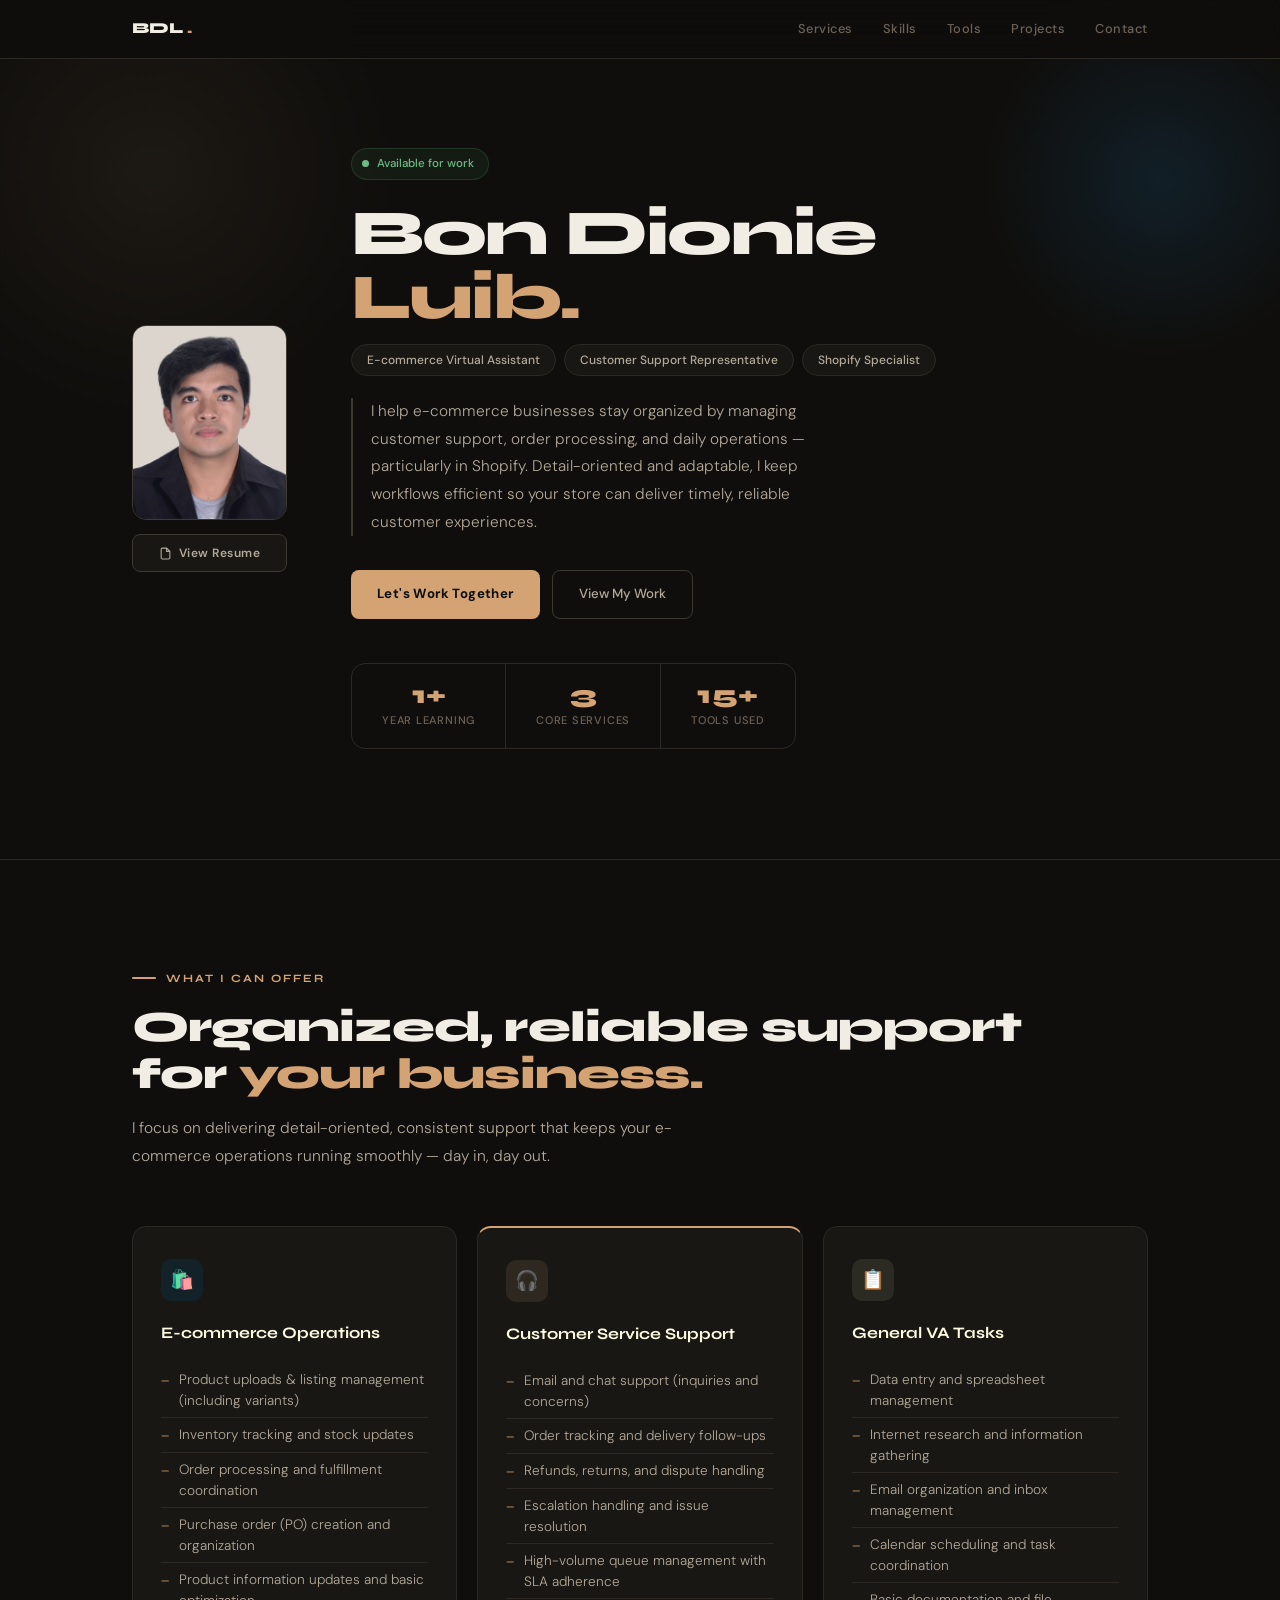
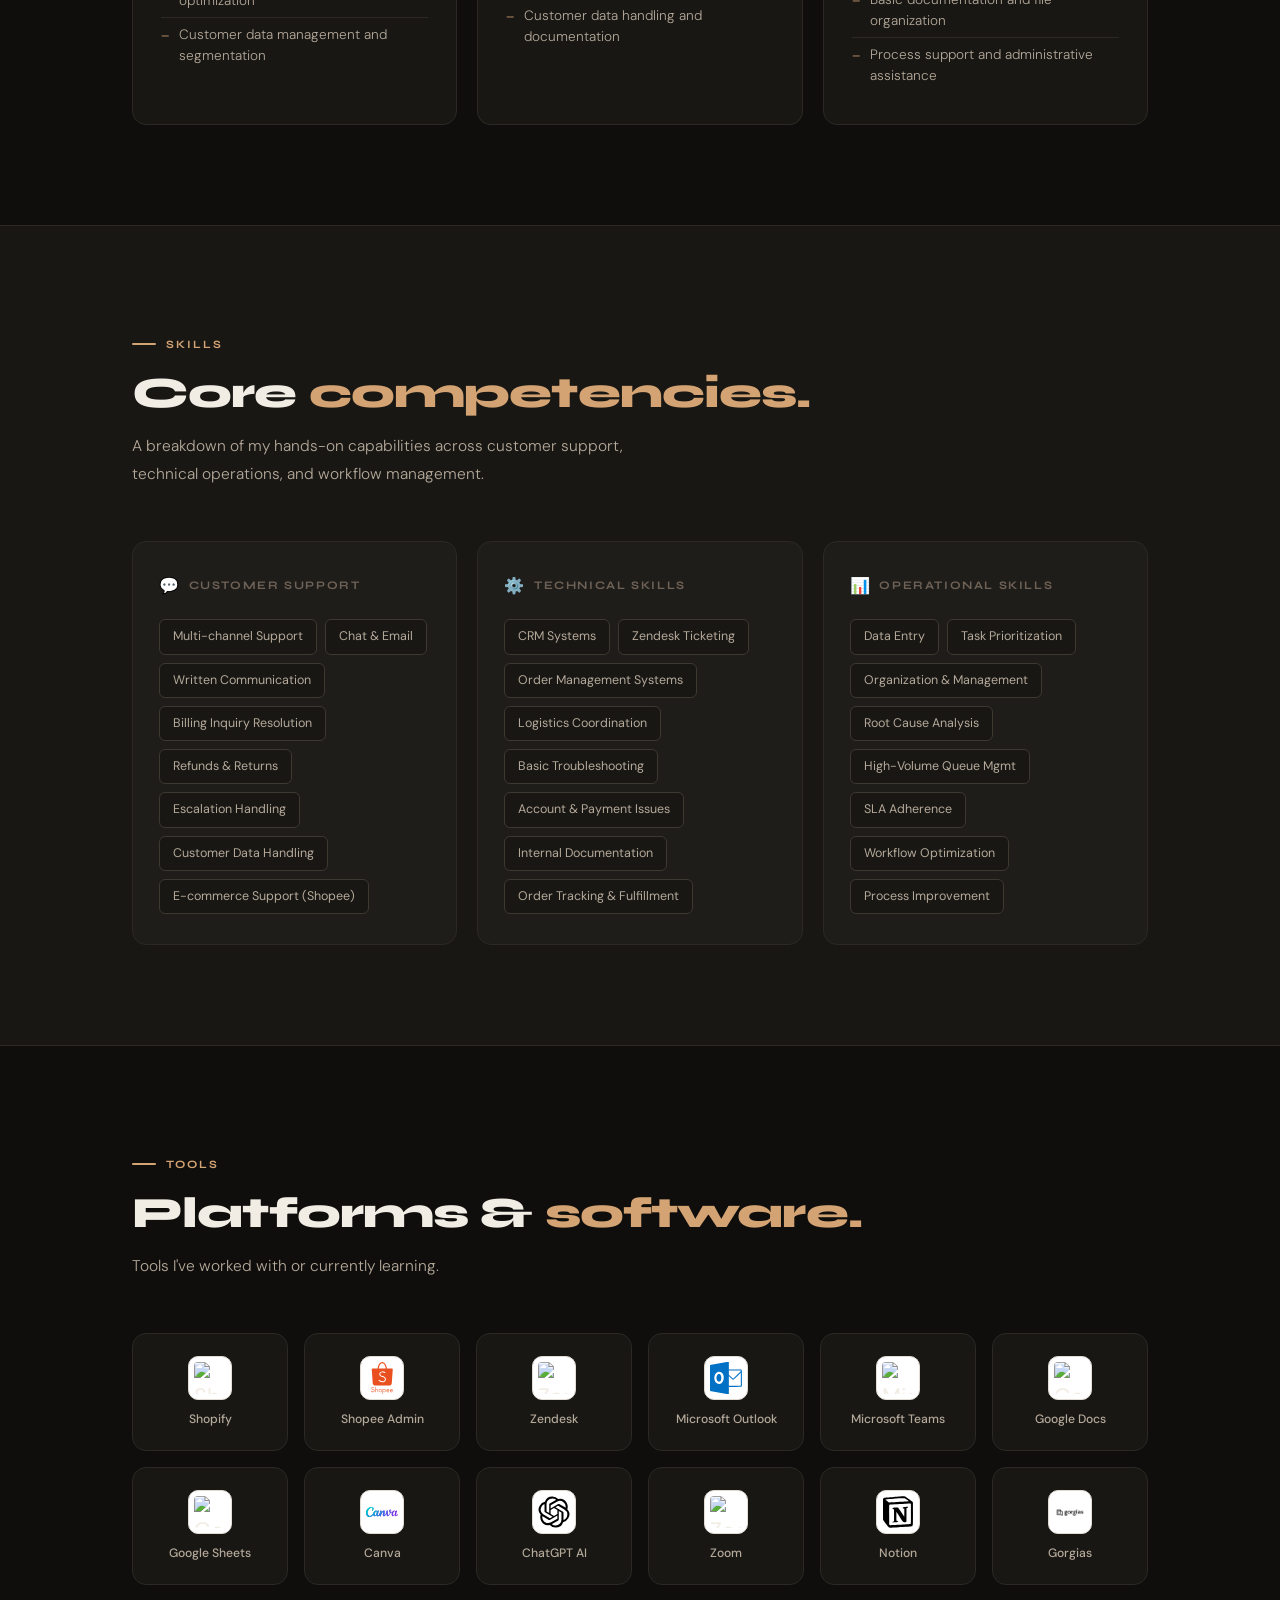
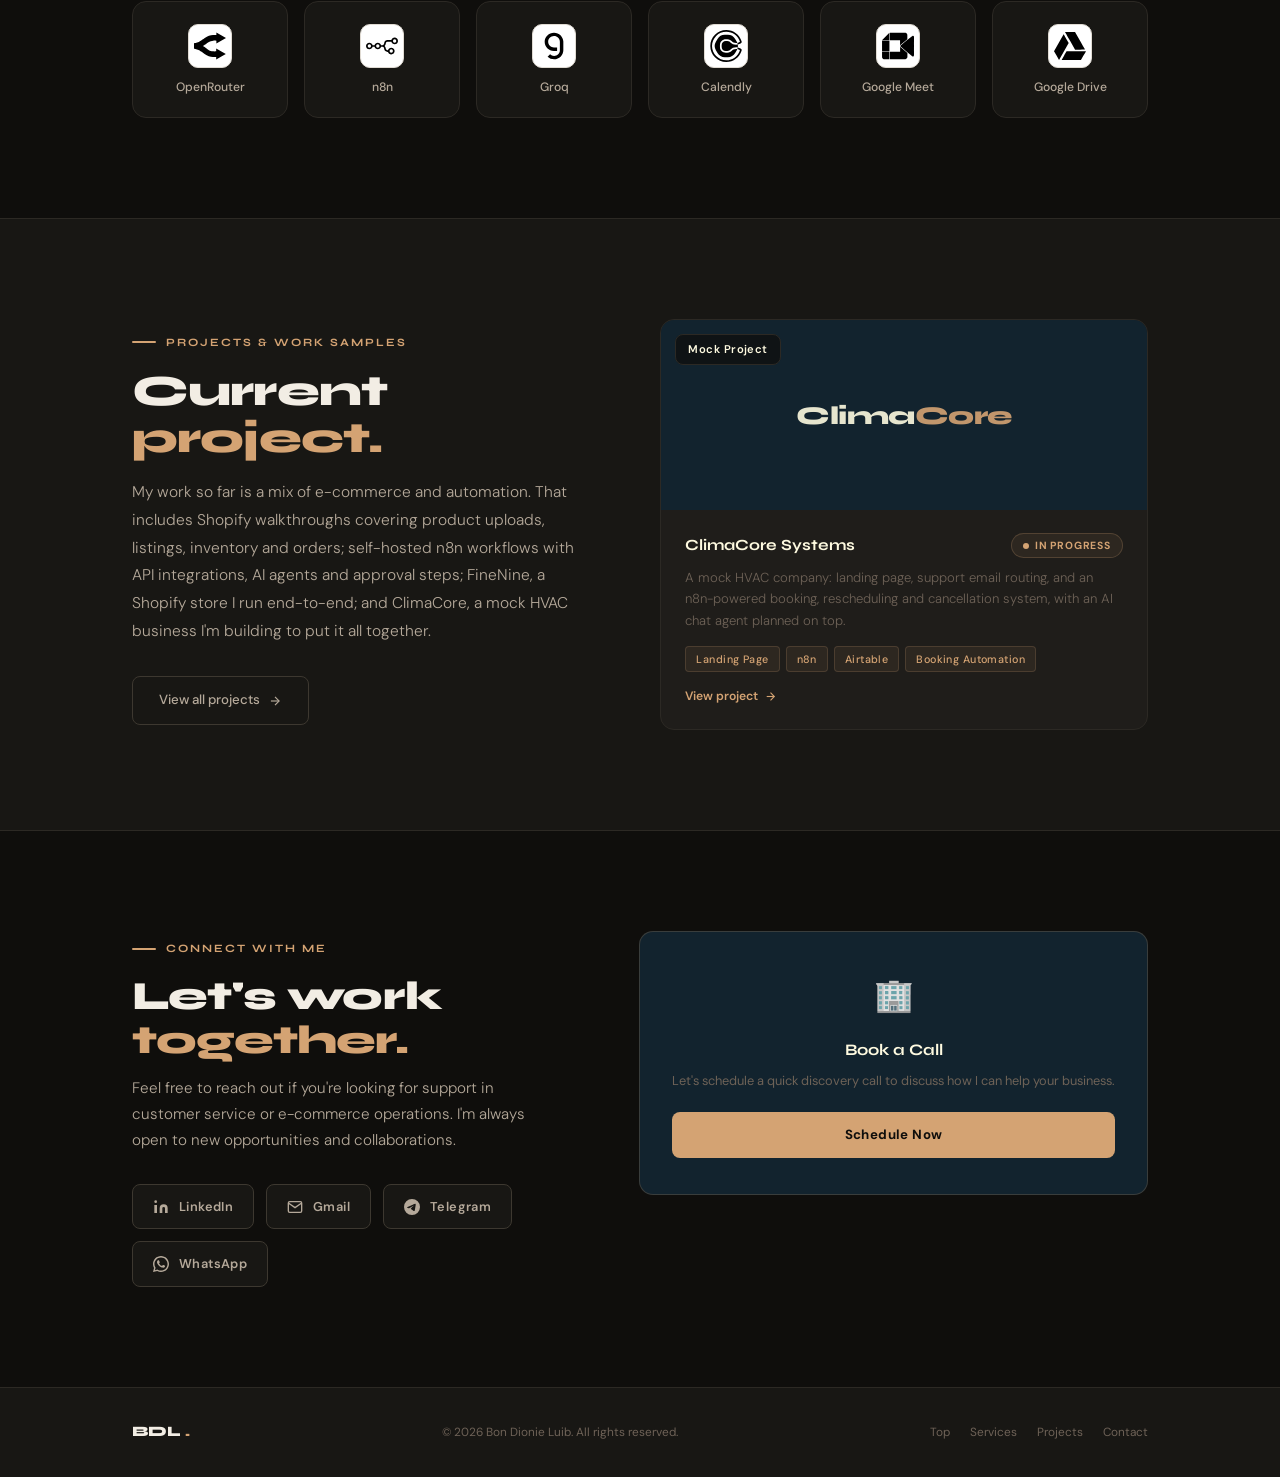
==== commit 07bfcb91: "added new files" ====
--- a/index.html
+++ b/index.html
@@ -4,283 +4,21 @@
   <meta charset="UTF-8" />
   <meta name="viewport" content="width=device-width, initial-scale=1.0" />
   <title>Bon Dionie Luib | E-commerce VA & Customer Support</title>
+  <meta name="description" content="E-commerce virtual assistant, customer support representative and Shopify specialist. Shopify operations, customer support and n8n automation projects." />
   <link href="https://fonts.googleapis.com/css2?family=Syne:wght@400;600;700;800&family=DM+Sans:ital,opsz,wght@0,9..40,300;0,9..40,400;0,9..40,500;1,9..40,300&display=swap" rel="stylesheet" />
-
-  <style>
-    :root {
-      --bg:         #0f0e0c;
-      --bg-2:       #181714;
-      --bg-3:       #1f1d1a;
-      --bg-navy:    #12232e;
-      --border:     #2c2924;
-      --border-mid: #3d3830;
-      --cream:      #FEFAE0;
-      --sand:       #FAEDCD;
-      --tan:        #D4A373;
-      --sage:       #CCD5AE;
-      --sage-light: #E9EDC9;
-      --text:       #f2ede4;
-      --text-mid:   #b5a99a;
-      --text-muted: #6e6257;
-      --radius:     14px;
-      --radius-sm:  8px;
-      --max-w:      1080px;
-    }
-
-    *, *::before, *::after { box-sizing: border-box; margin: 0; padding: 0; }
-    html { scroll-behavior: smooth; }
-    body {
-      background: var(--bg);
-      color: var(--text);
-      font-family: 'DM Sans', sans-serif;
-      font-size: 16px;
-      line-height: 1.7;
-      -webkit-font-smoothing: antialiased;
-    }
-    a { color: inherit; text-decoration: none; }
-    ul { list-style: none; }
-    img { display: block; max-width: 100%; }
-
-    .container { max-width: var(--max-w); margin: 0 auto; padding: 0 32px; }
-    section { padding: 100px 0; }
-
-    .section-eyebrow {
-      display: inline-flex; align-items: center; gap: 10px;
-      font-family: 'Syne', sans-serif; font-size: 0.7rem; font-weight: 700;
-      letter-spacing: 0.18em; text-transform: uppercase; color: var(--tan); margin-bottom: 16px;
-    }
-    .section-eyebrow::before {
-      content: ''; display: block; width: 24px; height: 2px;
-      background: var(--tan); border-radius: 2px;
-    }
-    .section-title {
-      font-family: 'Syne', sans-serif; font-size: clamp(1.8rem, 4vw, 2.7rem);
-      font-weight: 800; line-height: 1.1; letter-spacing: -0.02em; margin-bottom: 16px;
-    }
-    .section-desc { color: var(--text-mid); font-size: 0.97rem; font-weight: 300; max-width: 540px; line-height: 1.8; }
-    .heading-accent { color: var(--tan); }
-
-    .pill {
-      display: inline-block; background: rgba(212,163,115,0.1); color: var(--tan);
-      border: 1px solid rgba(212,163,115,0.22); border-radius: 999px; font-size: 0.7rem;
-      font-weight: 600; letter-spacing: 0.08em; text-transform: uppercase; padding: 4px 13px;
-    }
-
-    nav {
-      position: fixed; top: 0; left: 0; right: 0; z-index: 200;
-      background: rgba(15,14,12,0.85); backdrop-filter: blur(20px);
-      -webkit-backdrop-filter: blur(20px); border-bottom: 1px solid var(--border);
-    }
-    .nav-inner {
-      max-width: var(--max-w); margin: 0 auto; padding: 0 32px; height: 58px;
-      display: flex; align-items: center; justify-content: space-between;
-    }
-    .nav-logo { font-family: 'Syne', sans-serif; font-weight: 800; font-size: 0.95rem; letter-spacing: -0.01em; }
-    .nav-logo span { color: var(--tan); }
-    .nav-links { display: flex; gap: 30px; }
-    .nav-links a { font-size: 0.8rem; font-weight: 500; color: var(--text-muted); letter-spacing: 0.04em; transition: color 0.2s; }
-    .nav-links a:hover { color: var(--tan); }
-
-    #hero { padding-top: 148px; padding-bottom: 110px; position: relative; overflow: hidden; }
-    #hero::before {
-      content: ''; position: absolute; top: -80px; left: -100px; width: 500px; height: 500px;
-      background: radial-gradient(circle, rgba(212,163,115,0.07) 0%, transparent 70%); pointer-events: none;
-    }
-    #hero::after {
-      content: ''; position: absolute; top: 0; right: -60px; width: 360px; height: 360px;
-      background: radial-gradient(circle, rgba(18,35,46,0.8) 0%, transparent 70%); pointer-events: none;
-    }
-    .hero-inner { display: grid; grid-template-columns: auto 1fr; gap: 64px; align-items: center; position: relative; z-index: 1; }
-    .hero-photo-wrap { display: flex; flex-direction: column; align-items: center; gap: 14px; }
-    .hero-photo { width: 155px; height: 195px; border-radius: var(--radius); overflow: hidden; border: 1px solid var(--border-mid); background: var(--bg-2); position: relative; }
-    .hero-photo img { width: 100%; height: 100%; object-fit: cover; }
-    .photo-placeholder { width: 100%; height: 100%; display: flex; flex-direction: column; align-items: center; justify-content: center; gap: 10px; color: var(--text-muted); }
-    .photo-placeholder svg { width: 44px; height: 44px; opacity: 0.25; }
-    .photo-placeholder span { font-size: 0.65rem; letter-spacing: 0.1em; text-transform: uppercase; }
-    .resume-btn {
-      display: inline-flex; align-items: center; gap: 7px; background: var(--bg-2);
-      border: 1px solid var(--border-mid); border-radius: var(--radius-sm); padding: 8px 16px;
-      font-size: 0.75rem; font-weight: 600; color: var(--text-mid); letter-spacing: 0.04em;
-      transition: border-color 0.2s, color 0.2s; width: 100%; justify-content: center;
-    }
-    .resume-btn:hover { border-color: var(--tan); color: var(--tan); }
-    .resume-btn svg { width: 13px; height: 13px; }
-    .avail-badge {
-      display: inline-flex; align-items: center; gap: 8px; background: rgba(100,190,120,0.07);
-      border: 1px solid rgba(100,190,120,0.18); border-radius: 999px; padding: 5px 14px 5px 10px;
-      font-size: 0.72rem; color: #6bbd84; font-weight: 500; margin-bottom: 22px;
-    }
-    .avail-dot { width: 7px; height: 7px; background: #6bbd84; border-radius: 50%; animation: pulse 2.2s infinite; }
-    @keyframes pulse {
-      0%   { box-shadow: 0 0 0 0 rgba(107,189,132,0.7); }
-      70%  { box-shadow: 0 0 0 7px rgba(107,189,132,0); }
-      100% { box-shadow: 0 0 0 0 rgba(107,189,132,0); }
-    }
-    .hero-name { font-family: 'Syne', sans-serif; font-size: clamp(2.4rem, 5.5vw, 4rem); font-weight: 800; line-height: 1.0; letter-spacing: -0.03em; margin-bottom: 14px; }
-    .hero-name .surname { color: var(--tan); }
-    .hero-roles { display: flex; flex-wrap: wrap; gap: 8px; margin-bottom: 22px; }
-    .role-chip { font-size: 0.75rem; font-weight: 500; color: var(--text-mid); background: var(--bg-2); border: 1px solid var(--border); border-radius: 999px; padding: 5px 15px; }
-    .hero-bio { color: var(--text-mid); font-size: 0.96rem; font-weight: 300; max-width: 500px; margin-bottom: 34px; line-height: 1.8; border-left: 2px solid var(--border-mid); padding-left: 18px; }
-    .hero-cta { display: flex; gap: 12px; flex-wrap: wrap; }
-    .btn-primary { display: inline-flex; align-items: center; gap: 8px; background: var(--tan); color: #0f0e0c; font-size: 0.83rem; font-weight: 700; letter-spacing: 0.03em; padding: 12px 26px; border-radius: var(--radius-sm); transition: opacity 0.2s, transform 0.15s; }
-    .btn-primary:hover { opacity: 0.88; transform: translateY(-1px); }
-    .btn-outline { display: inline-flex; align-items: center; gap: 8px; background: transparent; color: var(--text-mid); font-size: 0.83rem; font-weight: 500; padding: 12px 26px; border-radius: var(--radius-sm); border: 1px solid var(--border-mid); transition: border-color 0.2s, color 0.2s; }
-    .btn-outline:hover { border-color: var(--tan); color: var(--tan); }
-    .hero-stats { display: flex; gap: 0; margin-top: 44px; border: 1px solid var(--border); border-radius: var(--radius); overflow: hidden; width: fit-content; }
-    .stat-item { padding: 18px 30px; border-right: 1px solid var(--border); text-align: center; }
-    .stat-item:last-child { border-right: none; }
-    .stat-num { font-family: 'Syne', sans-serif; font-size: 1.6rem; font-weight: 800; color: var(--tan); line-height: 1; }
-    .stat-label { font-size: 0.69rem; color: var(--text-muted); font-weight: 500; letter-spacing: 0.07em; text-transform: uppercase; margin-top: 4px; }
-
-    hr.divider { border: none; border-top: 1px solid var(--border); }
-
-    #offer { background: var(--bg); }
-    .offer-header { margin-bottom: 56px; }
-    .offer-grid { display: grid; grid-template-columns: repeat(3, 1fr); gap: 20px; }
-    .offer-card { background: var(--bg-2); border: 1px solid var(--border); border-radius: var(--radius); padding: 32px 28px; transition: border-color 0.25s, transform 0.25s; }
-    .offer-card:hover { border-color: var(--border-mid); transform: translateY(-3px); }
-    .offer-card:nth-child(2) { border-top: 2px solid var(--tan); }
-    .offer-icon { width: 42px; height: 42px; border-radius: 10px; display: flex; align-items: center; justify-content: center; font-size: 1.2rem; margin-bottom: 18px; }
-    .icon-blue  { background: rgba(18,35,46,0.8); }
-    .icon-tan   { background: rgba(212,163,115,0.12); }
-    .icon-sage  { background: rgba(204,213,174,0.1); }
-    .offer-card h3 { font-family: 'Syne', sans-serif; font-size: 1rem; font-weight: 700; margin-bottom: 16px; color: var(--cream); }
-    .offer-card ul li { font-size: 0.85rem; color: var(--text-mid); font-weight: 300; padding: 6px 0; border-bottom: 1px solid var(--border); display: flex; align-items: flex-start; gap: 10px; line-height: 1.55; }
-    .offer-card ul li:last-child { border-bottom: none; }
-    .offer-card ul li::before { content: '–'; color: var(--tan); flex-shrink: 0; margin-top: 1px; }
-
-    #skills { background: var(--bg-2); }
-    .skills-header { margin-bottom: 52px; }
-    .skills-grid { display: grid; grid-template-columns: repeat(3, 1fr); gap: 20px; }
-    .skills-card { background: var(--bg-3); border: 1px solid var(--border); border-radius: var(--radius); padding: 30px 26px; }
-    .skills-card-title { font-family: 'Syne', sans-serif; font-size: 0.72rem; font-weight: 700; letter-spacing: 0.14em; text-transform: uppercase; color: var(--text-muted); margin-bottom: 20px; display: flex; align-items: center; gap: 8px; }
-    .skills-card-title span { font-size: 1rem; }
-    .skill-tag-wrap { display: flex; flex-wrap: wrap; gap: 8px; }
-    .skill-tag { font-size: 0.78rem; font-weight: 400; color: var(--text-mid); background: var(--bg-2); border: 1px solid var(--border-mid); border-radius: 6px; padding: 6px 13px; transition: border-color 0.2s, color 0.2s; }
-    .skill-tag:hover { border-color: var(--tan); color: var(--tan); }
-    .skill-tag.empty { color: var(--text-muted); border-style: dashed; border-color: var(--border); cursor: default; opacity: 0.5; }
-    .skill-tag.empty:hover { border-color: var(--border); color: var(--text-muted); }
-
-    #tools { background: var(--bg); }
-    .tools-header { margin-bottom: 52px; }
-    .tools-grid { display: grid; grid-template-columns: repeat(auto-fill, minmax(150px, 1fr)); gap: 16px; }
-    .tool-card { background: var(--bg-2); border: 1px solid var(--border); border-radius: var(--radius); padding: 22px 18px; display: flex; flex-direction: column; align-items: center; gap: 12px; text-align: center; transition: border-color 0.2s, transform 0.2s; cursor: default; }
-    .tool-card:hover { border-color: var(--border-mid); transform: translateY(-2px); }
-    .tool-icon { width: 44px; height: 44px; border-radius: 10px; display: flex; align-items: center; justify-content: center; font-size: 1.4rem; background: var(--bg-3); border: 1px solid var(--border); overflow: hidden; padding: 6px; }
-    .tool-icon img { width: 100%; height: 100%; object-fit: contain; border-radius: 4px; }
-    .tool-name { font-size: 0.76rem; font-weight: 500; color: var(--text-mid); line-height: 1.3; }
-
-    #projects { background: var(--bg-2); }
-    .projects-header { margin-bottom: 52px; }
-    .projects-grid { display: grid; grid-template-columns: repeat(2, 1fr); gap: 20px; }
-    .project-card { background: var(--bg-3); border: 1px solid var(--border); border-radius: var(--radius); overflow: hidden; transition: border-color 0.25s, transform 0.25s; }
-    .project-card:hover { border-color: var(--border-mid); transform: translateY(-3px); }
-    .project-thumb { height: 170px; background: var(--bg-navy); display: flex; align-items: center; justify-content: center; position: relative; overflow: hidden; }
-    .project-thumb-icon { font-size: 3rem; opacity: 0.6; }
-    .project-thumb-label { position: absolute; top: 14px; left: 14px; background: rgba(15,14,12,0.7); backdrop-filter: blur(8px); border: 1px solid var(--border); border-radius: var(--radius-sm); font-size: 0.7rem; font-weight: 600; padding: 5px 12px; color: var(--cream); letter-spacing: 0.04em; }
-    .project-body { padding: 22px 24px; }
-    .project-body h3 { font-family: 'Syne', sans-serif; font-size: 0.97rem; font-weight: 700; color: var(--cream); margin-bottom: 8px; }
-    .project-body p { font-size: 0.82rem; color: var(--text-muted); font-weight: 300; line-height: 1.65; margin-bottom: 14px; }
-    .project-tags { display: flex; flex-wrap: wrap; gap: 6px; }
-    .project-tag { font-size: 0.67rem; font-weight: 500; color: var(--tan); background: rgba(212,163,115,0.08); border: 1px solid rgba(212,163,115,0.18); border-radius: 4px; padding: 3px 10px; letter-spacing: 0.04em; }
-    .project-link { display: inline-flex; align-items: center; gap: 6px; font-size: 0.76rem; font-weight: 600; color: var(--tan); margin-top: 14px; transition: opacity 0.2s; }
-    .project-link:hover { opacity: 0.75; }
-
-    .project-thumb-logo { width: 56px; height: 56px; border-radius: 12px; background: #fff; display: flex; align-items: center; justify-content: center; padding: 10px; }
-    .project-thumb-logo img { width: 100%; height: 100%; object-fit: contain; }
-
-    #store { background: var(--bg); }
-    .store-header { margin-bottom: 52px; }
-    .store-card {
-      background: var(--bg-2); border: 1px solid var(--border); border-radius: var(--radius);
-      overflow: hidden; display: grid; grid-template-columns: 1fr 1fr;
-    }
-    .store-visual {
-      background: var(--bg-navy); display: flex; flex-direction: column; align-items: center;
-      justify-content: center; gap: 14px; padding: 48px 32px; position: relative; overflow: hidden;
-    }
-    .store-visual::before {
-      content: ''; position: absolute; top: -40%; left: -20%; width: 260px; height: 260px;
-      background: radial-gradient(circle, rgba(212,163,115,0.1) 0%, transparent 70%); pointer-events: none;
-    }
-    .store-logo-badge {
-      width: 72px; height: 72px; border-radius: 16px; background: #fff; display: flex;
-      align-items: center; justify-content: center; padding: 14px; position: relative; z-index: 1;
-    }
-    .store-logo-badge img { width: 100%; height: 100%; object-fit: contain; }
-    .store-visual-name { font-family: 'Syne', sans-serif; font-size: 1.4rem; font-weight: 800; color: var(--cream); position: relative; z-index: 1; }
-    .store-visual-tag { font-size: 0.78rem; color: var(--text-mid); font-weight: 300; text-align: center; max-width: 260px; position: relative; z-index: 1; }
-    .store-lock-note {
-      display: inline-flex; align-items: center; gap: 7px; background: rgba(212,163,115,0.1);
-      border: 1px solid rgba(212,163,115,0.22); border-radius: 999px; padding: 5px 14px;
-      font-size: 0.7rem; color: var(--tan); font-weight: 600; letter-spacing: 0.03em; position: relative; z-index: 1;
-    }
-    .store-body { padding: 40px 40px; display: flex; flex-direction: column; justify-content: center; }
-    .store-body h3 { font-family: 'Syne', sans-serif; font-size: 1.15rem; font-weight: 700; color: var(--cream); margin-bottom: 12px; }
-    .store-body p { font-size: 0.86rem; color: var(--text-mid); font-weight: 300; line-height: 1.75; margin-bottom: 22px; }
-    .store-tags { display: flex; flex-wrap: wrap; gap: 6px; margin-bottom: 26px; }
-    .store-actions { display: flex; gap: 12px; flex-wrap: wrap; }
-
-    @media (max-width: 720px) {
-      .store-card { grid-template-columns: 1fr; }
-      .store-visual { padding: 36px 24px; }
-      .store-body { padding: 32px 28px; }
-    }
-
-    #connect { background: var(--bg); }
-    .connect-inner { display: grid; grid-template-columns: 1fr auto; gap: 60px; align-items: start; }
-    .connect-text h2 { font-family: 'Syne', sans-serif; font-size: clamp(1.8rem, 3.5vw, 2.5rem); font-weight: 800; line-height: 1.1; letter-spacing: -0.02em; margin-bottom: 14px; }
-    .connect-text p { color: var(--text-mid); font-size: 0.95rem; font-weight: 300; max-width: 420px; margin-bottom: 30px; }
-    .contact-links { display: flex; flex-wrap: wrap; gap: 12px; }
-    .contact-btn { display: inline-flex; align-items: center; gap: 10px; background: var(--bg-2); border: 1px solid var(--border-mid); border-radius: var(--radius-sm); padding: 11px 20px; font-size: 0.8rem; font-weight: 600; color: var(--text-mid); letter-spacing: 0.03em; transition: border-color 0.2s, color 0.2s, background 0.2s; }
-    .contact-btn:hover { border-color: var(--tan); color: var(--tan); background: rgba(212,163,115,0.05); }
-    .contact-btn svg { width: 16px; height: 16px; flex-shrink: 0; }
-    .cta-box { background: var(--bg-navy); border: 1px solid rgba(212,163,115,0.2); border-radius: var(--radius); padding: 36px 32px; text-align: center; min-width: 260px; }
-    .cta-box .emoji { font-size: 2rem; margin-bottom: 14px; }
-    .cta-box h4 { font-family: 'Syne', sans-serif; font-size: 1rem; font-weight: 700; margin-bottom: 8px; color: var(--cream); }
-    .cta-box p { font-size: 0.8rem; color: var(--text-muted); margin-bottom: 20px; line-height: 1.6; }
-
-    footer { background: var(--bg-2); border-top: 1px solid var(--border); padding: 32px 0; }
-    .footer-inner { max-width: var(--max-w); margin: 0 auto; padding: 0 32px; display: flex; align-items: center; justify-content: space-between; flex-wrap: wrap; gap: 12px; }
-    .footer-logo { font-family: 'Syne', sans-serif; font-weight: 800; font-size: 0.9rem; }
-    .footer-logo span { color: var(--tan); }
-    .footer-copy { font-size: 0.74rem; color: var(--text-muted); }
-    .footer-links { display: flex; gap: 20px; }
-    .footer-links a { font-size: 0.74rem; color: var(--text-muted); transition: color 0.2s; }
-    .footer-links a:hover { color: var(--tan); }
-
-    @media (max-width: 860px) {
-      .hero-inner { grid-template-columns: 1fr; gap: 36px; }
-      .hero-photo-wrap { flex-direction: row; align-items: flex-end; gap: 16px; }
-      .hero-photo { width: 110px; height: 140px; }
-      .resume-btn { width: auto; }
-      .offer-grid, .skills-grid { grid-template-columns: 1fr; }
-      .projects-grid { grid-template-columns: 1fr; }
-      .connect-inner { grid-template-columns: 1fr; }
-    }
-    @media (max-width: 600px) {
-      .container { padding: 0 18px; }
-      section { padding: 70px 0; }
-      .nav-links { display: none; }
-      .hero-stats { flex-direction: column; width: 100%; }
-      .stat-item { border-right: none; border-bottom: 1px solid var(--border); }
-      .stat-item:last-child { border-bottom: none; }
-    }
-  </style>
+  <link rel="stylesheet" href="styles.css" />
 </head>
 <body>
 
   <!-- ══ NAV ══ -->
   <nav>
     <div class="nav-inner">
-      <div class="nav-logo">BDL <span>.</span></div>
+      <a href="#hero" class="nav-logo">BDL <span>.</span></a>
       <div class="nav-links">
         <a href="#offer">Services</a>
         <a href="#skills">Skills</a>
         <a href="#tools">Tools</a>
         <a href="#projects">Projects</a>
-        <a href="#automation">Automation</a>
-        <a href="#store">Store</a>
         <a href="#connect">Contact</a>
       </div>
     </div>
@@ -292,16 +30,9 @@
       <div class="hero-inner">
         <div class="hero-photo-wrap">
           <div class="hero-photo">
-              <img src="./bon_profile_photo_grey.jpg" alt="Bon Dionie Luib" />
-            <div class="photo-placeholder">
-              <svg viewBox="0 0 24 24" fill="none" stroke="currentColor" stroke-width="1.2">
-                <circle cx="12" cy="8" r="4"/>
-                <path d="M4 20c0-4 3.6-7 8-7s8 3 8 7"/>
-              </svg>
-              <span>Your Photo</span>
-            </div>
-          </div>
-          <a href="https://drive.google.com/file/d/1orsD3d_-xPIOeZKfNbFX2Cq41ctTac8B/view?usp=sharing" class="resume-btn" target="_blank">
+            <img src="assets/profileimg/bon_profile_photo_grey.jpg" alt="Bon Dionie Luib" />
+          </div>
+          <a href="https://drive.google.com/file/d/1orsD3d_-xPIOeZKfNbFX2Cq41ctTac8B/view?usp=sharing" class="resume-btn" target="_blank" rel="noopener">
             <svg viewBox="0 0 24 24" fill="none" stroke="currentColor" stroke-width="2">
               <path d="M14 2H6a2 2 0 00-2 2v16a2 2 0 002 2h12a2 2 0 002-2V8z"/>
               <polyline points="14 2 14 8 20 8"/>
@@ -332,7 +63,7 @@
           </p>
           <div class="hero-cta">
             <a href="#connect" class="btn-primary">Let's Work Together</a>
-            <a href="https://linktr.ee/bonnieeebon" class="btn-outline" target="_blank">View My Work</a>
+            <a href="projects.html" class="btn-outline">View My Work</a>
           </div>
           <div class="hero-stats">
             <div class="stat-item">
@@ -344,7 +75,7 @@
               <div class="stat-label">Core Services</div>
             </div>
             <div class="stat-item">
-              <div class="stat-num">10+</div>
+              <div class="stat-num">15+</div>
               <div class="stat-label">Tools Used</div>
             </div>
           </div>
@@ -469,349 +200,71 @@
         <p class="section-desc">Tools I've worked with or currently learning.</p>
       </div>
       <div class="tools-grid">
-        <div class="tool-card">
-          <div class="tool-icon" style="background:#fff; border-color:#e0dbd3; padding:5px;">
-            <img src="https://cdn.worldvectorlogo.com/logos/shopify.svg" alt="Shopify" />
-          </div>
-          <div class="tool-name">Shopify</div>
-        </div>
-        <div class="tool-card">
-          <div class="tool-icon" style="background:#fff; border-color:#e0dbd3; padding:5px;">
-            <img src="./shopee-1.svg" alt="Shopee" />
-          </div>
-          <div class="tool-name">Shopee Admin</div>
-        </div>
-        <div class="tool-card">
-          <div class="tool-icon" style="background:#fff; border-color:#e0dbd3; padding:5px;">
-            <img src="https://cdn.worldvectorlogo.com/logos/zendesk-1.svg" alt="Zendesk" />
-          </div>
-          <div class="tool-name">Zendesk</div>
-        </div>
-        <div class="tool-card">
-          <div class="tool-icon" style="background:#fff; border-color:#e0dbd3; padding:5px;">
-            <img src="./microsoft-outlook-2013-logo.svg" alt="Microsoft Outlook" />
-          </div>
-          <div class="tool-name">Microsoft Outlook</div>
-        </div>
-        <div class="tool-card">
-          <div class="tool-icon" style="background:#fff; border-color:#e0dbd3; padding:5px;">
-            <img src="https://cdn.worldvectorlogo.com/logos/microsoft-teams-1.svg" alt="Microsoft Teams" />
-          </div>
-          <div class="tool-name">Microsoft Teams</div>
-        </div>
-        <div class="tool-card">
-          <div class="tool-icon" style="background:#fff; border-color:#e0dbd3; padding:5px;">
-            <img src="https://cdn.worldvectorlogo.com/logos/google-docs-icon-2.svg" alt="Google Docs" />
-          </div>
-          <div class="tool-name">Google Docs</div>
-        </div>
-        <div class="tool-card">
-          <div class="tool-icon" style="background:#fff; border-color:#e0dbd3; padding:5px;">
-            <img src="https://cdn.worldvectorlogo.com/logos/google-sheets-logo-icon.svg" alt="Google Sheets" />
-          </div>
-          <div class="tool-name">Google Sheets</div>
-        </div>
-        <div class="tool-card">
-          <div class="tool-icon" style="background:#fff; border-color:#e0dbd3; padding:5px;">
-            <img src="./canva-wordmark-2.svg" alt="Canva" />
-          </div>
-          <div class="tool-name">Canva</div>
-        </div>
-        <div class="tool-card">
-          <div class="tool-icon" style="background:#fff; border-color:#e0dbd3; padding:5px;">
-            <img src="./chatgpt-6.svg" alt="ChatGPT" />
-          </div>
-          <div class="tool-name">ChatGPT AI</div>
-        </div>
-        <div class="tool-card">
-          <div class="tool-icon" style="background:#fff; border-color:#e0dbd3; padding:5px;">
-            <img src="https://cdn.worldvectorlogo.com/logos/zoom-app.svg" alt="Zoom" />
-          </div>
-          <div class="tool-name">Zoom</div>
-        </div>
-        <div class="tool-card">
-          <div class="tool-icon" style="background:#fff; border-color:#e0dbd3; padding:5px;">
-            <img src="./notion-2.svg" alt="Notion" />
-          </div>
-          <div class="tool-name">Notion</div>
-        </div>
-        <div class="tool-card">
-          <div class="tool-icon" style="background:#fff; border-color:#e0dbd3; padding:5px;">
-            <img src="./62b32181b223544c209f5e97.png" alt="Gorgias" />
-          </div>
-          <div class="tool-name">Gorgias</div>
-        </div>
-        <div class="tool-card">
-          <div class="tool-icon" style="background:#fff; border-color:#e0dbd3; padding:5px;">
-            <img src="./openrouter.svg" alt="OpenRouter" />
-          </div>
-          <div class="tool-name">OpenRouter</div>
-        </div>
-        <div class="tool-card">
-          <div class="tool-icon" style="background:#fff; border-color:#e0dbd3; padding:5px;">
-            <img src="./n8n.svg" alt="n8n" />
-          </div>
-          <div class="tool-name">n8n</div>
-        </div>
-        <div class="tool-card">
-          <div class="tool-icon" style="background:#fff; border-color:#e0dbd3; padding:5px;">
-            <img src="./groq.svg" alt="Groq" />
-          </div>
-          <div class="tool-name">Groq</div>
-        </div>
-        <div class="tool-card">
-          <div class="tool-icon" style="background:#fff; border-color:#e0dbd3; padding:5px;">
-            <img src="./calendly.svg" alt="Calendly" />
-          </div>
-          <div class="tool-name">Calendly</div>
-        </div>
-        <div class="tool-card">
-          <div class="tool-icon" style="background:#fff; border-color:#e0dbd3; padding:5px;">
-            <img src="./googlemeet.svg" alt="Google Meet" />
-          </div>
-          <div class="tool-name">Google Meet</div>
-        </div>
-        <div class="tool-card">
-          <div class="tool-icon" style="background:#fff; border-color:#e0dbd3; padding:5px;">
-            <img src="./googledrive.svg" alt="Google Drive" />
-          </div>
-          <div class="tool-name">Google Drive</div>
-        </div>
-      </div>
-    </div>
-  </section>
-
-  <hr class="divider" />
-
-  <!-- ══ PROJECTS ══ -->
+        <div class="tool-card"><div class="tool-icon"><img src="https://cdn.worldvectorlogo.com/logos/shopify.svg" alt="Shopify" /></div><div class="tool-name">Shopify</div></div>
+        <div class="tool-card"><div class="tool-icon"><img src="assets/toolsimg/shopee-1.svg" alt="Shopee" /></div><div class="tool-name">Shopee Admin</div></div>
+        <div class="tool-card"><div class="tool-icon"><img src="https://cdn.worldvectorlogo.com/logos/zendesk-1.svg" alt="Zendesk" /></div><div class="tool-name">Zendesk</div></div>
+        <div class="tool-card"><div class="tool-icon"><img src="assets/toolsimg/microsoft-outlook-2013-logo.svg" alt="Microsoft Outlook" /></div><div class="tool-name">Microsoft Outlook</div></div>
+        <div class="tool-card"><div class="tool-icon"><img src="https://cdn.worldvectorlogo.com/logos/microsoft-teams-1.svg" alt="Microsoft Teams" /></div><div class="tool-name">Microsoft Teams</div></div>
+        <div class="tool-card"><div class="tool-icon"><img src="https://cdn.worldvectorlogo.com/logos/google-docs-icon-2.svg" alt="Google Docs" /></div><div class="tool-name">Google Docs</div></div>
+        <div class="tool-card"><div class="tool-icon"><img src="https://cdn.worldvectorlogo.com/logos/google-sheets-logo-icon.svg" alt="Google Sheets" /></div><div class="tool-name">Google Sheets</div></div>
+        <div class="tool-card"><div class="tool-icon"><img src="assets/toolsimg/canva-wordmark-2.svg" alt="Canva" /></div><div class="tool-name">Canva</div></div>
+        <div class="tool-card"><div class="tool-icon"><img src="assets/toolsimg/chatgpt-6.svg" alt="ChatGPT" /></div><div class="tool-name">ChatGPT AI</div></div>
+        <div class="tool-card"><div class="tool-icon"><img src="https://cdn.worldvectorlogo.com/logos/zoom-app.svg" alt="Zoom" /></div><div class="tool-name">Zoom</div></div>
+        <div class="tool-card"><div class="tool-icon"><img src="assets/toolsimg/notion-2.svg" alt="Notion" /></div><div class="tool-name">Notion</div></div>
+        <div class="tool-card"><div class="tool-icon"><img src="assets/toolsimg/gorgias.png" alt="Gorgias" /></div><div class="tool-name">Gorgias</div></div>
+        <div class="tool-card"><div class="tool-icon"><img src="assets/toolsimg/openrouter.svg" alt="OpenRouter" /></div><div class="tool-name">OpenRouter</div></div>
+        <div class="tool-card"><div class="tool-icon"><img src="assets/toolsimg/n8n.svg" alt="n8n" /></div><div class="tool-name">n8n</div></div>
+        <div class="tool-card"><div class="tool-icon"><img src="assets/toolsimg/groq.svg" alt="Groq" /></div><div class="tool-name">Groq</div></div>
+        <div class="tool-card"><div class="tool-icon"><img src="assets/toolsimg/calendly.svg" alt="Calendly" /></div><div class="tool-name">Calendly</div></div>
+        <div class="tool-card"><div class="tool-icon"><img src="assets/toolsimg/googlemeet.svg" alt="Google Meet" /></div><div class="tool-name">Google Meet</div></div>
+        <div class="tool-card"><div class="tool-icon"><img src="assets/toolsimg/googledrive.svg" alt="Google Drive" /></div><div class="tool-name">Google Drive</div></div>
+      </div>
+    </div>
+  </section>
+
+  <hr class="divider" />
+
+  <!-- ══ CURRENT PROJECT ══ -->
   <section id="projects">
     <div class="container">
-      <div class="projects-header">
-        <div class="section-eyebrow">Projects &amp; Work Samples</div>
-        <h2 class="section-title">Hands-on <span class="heading-accent">demos.</span></h2>
-        <p class="section-desc">This section highlights my ongoing work in Shopify store management — practicing key operational tasks such as product uploads, listing optimization, inventory management, and more.</p>
-      </div>
-      <div class="projects-grid">
+      <div class="feature-split">
+        <div class="feature-intro">
+          <div class="section-eyebrow">Projects &amp; Work Samples</div>
+          <h2 class="section-title">Current <span class="heading-accent">project.</span></h2>
+          <p class="section-desc">
+            My work so far is a mix of e-commerce and automation. That includes Shopify
+            walkthroughs covering product uploads, listings, inventory and orders;
+            self-hosted n8n workflows with API integrations, AI agents and approval steps;
+            FineNine, a Shopify store I run end-to-end; and ClimaCore, a mock HVAC business
+            I'm building to put it all together.
+          </p>
+          <a href="projects.html" class="btn-outline">
+            View all projects
+            <svg viewBox="0 0 24 24" fill="none" stroke="currentColor" stroke-width="2" width="14" height="14"><line x1="5" y1="12" x2="19" y2="12"/><polyline points="12 5 19 12 12 19"/></svg>
+          </a>
+        </div>
+
         <div class="project-card">
           <div class="project-thumb">
-            <div class="project-thumb-icon">🛒</div>
-            <div class="project-thumb-label">Shopify Product Listing Demo</div>
+            <div class="thumb-mark">Clima<span>Core</span></div>
+            <div class="project-thumb-label">Mock Project</div>
           </div>
           <div class="project-body">
-            <h3>Shopify Product Listing Demo</h3>
-            <p>Demonstrates my ability to upload and organize product listings in Shopify, including variants, descriptions, and basic SEO optimization.</p>
+            <div class="card-status-row">
+              <h3>ClimaCore Systems</h3>
+              <span class="status status-progress">In progress</span>
+            </div>
+            <p>A mock HVAC company: landing page, support email routing, and an n8n-powered booking, rescheduling and cancellation system, with an AI chat agent planned on top.</p>
             <div class="project-tags">
-              <span class="project-tag">Shopify</span>
-              <span class="project-tag">Product Listing</span>
-              <span class="project-tag">Inventory</span>
-            </div>
-            <a href="https://www.notion.so/Shopify-Product-Listing-Demo-31e51b3a9e2280059d68d53b6122286f?source=copy_link" class="project-link">
-              View Demo
-              <svg viewBox="0 0 24 24" fill="none" stroke="currentColor" stroke-width="2" width="13" height="13"><path d="M18 13v6a2 2 0 01-2 2H5a2 2 0 01-2-2V8a2 2 0 012-2h6"/><polyline points="15 3 21 3 21 9"/><line x1="10" y1="14" x2="21" y2="3"/></svg>
-            </a>
-          </div>
-        </div>
-        <div class="project-card">
-          <div class="project-thumb">
-            <div class="project-thumb-icon">📦</div>
-            <div class="project-thumb-label">Store Management Demo</div>
-          </div>
-          <div class="project-body">
-            <h3>Store Management Demo</h3>
-            <p>A walkthrough of daily store operations including order processing, fulfillment coordination, inventory updates, and purchase order creation.</p>
-            <div class="project-tags">
-              <span class="project-tag">Shopify</span>
-              <span class="project-tag">Order Processing</span>
-              <span class="project-tag">Operations</span>
-            </div>
-            <a href="https://www.notion.so/Shopify-Store-Operations-Demo-31f51b3a9e2280368b6fe1f8407c3c40?source=copy_link" class="project-link">
-              View Demo
-              <svg viewBox="0 0 24 24" fill="none" stroke="currentColor" stroke-width="2" width="13" height="13"><path d="M18 13v6a2 2 0 01-2 2H5a2 2 0 01-2-2V8a2 2 0 012-2h6"/><polyline points="15 3 21 3 21 9"/><line x1="10" y1="14" x2="21" y2="3"/></svg>
-            </a>
-          </div>
-        </div>
-        <div class="project-card">
-          <div class="project-thumb">
-            <div class="project-thumb-icon">🏪</div>
-            <div class="project-thumb-label">Shopify Store Demonstration</div>
-          </div>
-          <div class="project-body">
-            <h3>Shopify Store Demonstration</h3>
-            <p>End-to-end store setup demonstration covering theme configuration, product segmentation, and customer profile management.</p>
-            <div class="project-tags">
-              <span class="project-tag">Shopify</span>
-              <span class="project-tag">Store Setup</span>
-              <span class="project-tag">CRM</span>
-            </div>
-            <a href="https://www.notion.so/Shopify-Store-Demonstration-33151b3a9e2280c7928add0d9a842cef?source=copy_link" class="project-link">
-              View Demo
-              <svg viewBox="0 0 24 24" fill="none" stroke="currentColor" stroke-width="2" width="13" height="13"><path d="M18 13v6a2 2 0 01-2 2H5a2 2 0 01-2-2V8a2 2 0 012-2h6"/><polyline points="15 3 21 3 21 9"/><line x1="10" y1="14" x2="21" y2="3"/></svg>
-            </a>
-          </div>
-        </div>
-        <div class="project-card">
-          <div class="project-thumb">
-            <div class="project-thumb-icon">🔴</div>
-            <div class="project-thumb-label">Shopify Live Store Demo</div>
-          </div>
-          <div class="project-body">
-            <h3>Shopify Live Store Demo</h3>
-            <p>A live walkthrough of a working Shopify store, showcasing real-time operations, customer data handling, and backend workflow management.</p>
-            <div class="project-tags">
-              <span class="project-tag">Shopify</span>
-              <span class="project-tag">Live Demo</span>
-              <span class="project-tag">Operations</span>
-            </div>
-            <a href="https://www.notion.so/Shopify-Live-Store-Demo-33d51b3a9e22800c865ad8110563a1df?source=copy_link" class="project-link">
-              View Demo
-              <svg viewBox="0 0 24 24" fill="none" stroke="currentColor" stroke-width="2" width="13" height="13"><path d="M18 13v6a2 2 0 01-2 2H5a2 2 0 01-2-2V8a2 2 0 012-2h6"/><polyline points="15 3 21 3 21 9"/><line x1="10" y1="14" x2="21" y2="3"/></svg>
-            </a>
-          </div>
-        </div>
-      </div>
-    </div>
-  </section>
-
-  <hr class="divider" />
-
-  <!-- ══ AUTOMATED WORKFLOWS ══ -->
-  <section id="automation">
-    <div class="container">
-      <div class="projects-header">
-        <div class="section-eyebrow">Automation Projects</div>
-        <h2 class="section-title">Automated <span class="heading-accent">workflows.</span></h2>
-        <p class="section-desc">Self-hosted n8n workflows I've designed and shipped — built end-to-end with API integrations, AI agents, and human-in-the-loop approvals. Full documentation and sanitized exports are on GitHub.</p>
-      </div>
-      <div class="projects-grid">
-        <div class="project-card">
-          <div class="project-thumb">
-            <div class="project-thumb-logo">
-              <img src="https://cdn.simpleicons.org/n8n" alt="n8n" />
-            </div>
-            <div class="project-thumb-label">n8n Workflow</div>
-          </div>
-          <div class="project-body">
-            <h3>AI Real Estate Lead Qualifier</h3>
-            <p>Qualifies inbound real estate leads automatically by pulling live property data through the Rentcast API, scoring each lead's fit, and notifying agents by Gmail — with every result logged to Google Sheets for tracking.</p>
-            <div class="project-tags">
-              <span class="project-tag">n8n</span>
-              <span class="project-tag">Rentcast API</span>
-              <span class="project-tag">Gmail</span>
-              <span class="project-tag">Google Sheets</span>
-            </div>
-            <a href="https://github.com/bondionieluib-tech/ai-lead-qualifier" class="project-link">
-              View on GitHub
-              <svg viewBox="0 0 24 24" fill="none" stroke="currentColor" stroke-width="2" width="13" height="13"><path d="M18 13v6a2 2 0 01-2 2H5a2 2 0 01-2-2V8a2 2 0 012-2h6"/><polyline points="15 3 21 3 21 9"/><line x1="10" y1="14" x2="21" y2="3"/></svg>
-            </a>
-          </div>
-        </div>
-        <div class="project-card">
-          <div class="project-thumb">
-            <div class="project-thumb-logo">
-              <img src="https://cdn.simpleicons.org/n8n" alt="n8n" />
-            </div>
-            <div class="project-thumb-label">n8n Workflow</div>
-          </div>
-          <div class="project-body">
-            <h3>Interview Manager (AI Applicant Qualifier)</h3>
-            <p>Scores incoming job applicants automatically, routes borderline candidates for human approval via Gmail's sendAndWait, and schedules interviews through Google Meet — turning a manual hiring bottleneck into a self-running pipeline.</p>
-            <div class="project-tags">
-              <span class="project-tag">n8n</span>
-              <span class="project-tag">Gmail sendAndWait</span>
-              <span class="project-tag">Google Meet</span>
-              <span class="project-tag">Google Sheets</span>
-            </div>
-            <a href="https://github.com/bondionieluib-tech/ai-applicant-interview-manager" class="project-link">
-              View on GitHub
-              <svg viewBox="0 0 24 24" fill="none" stroke="currentColor" stroke-width="2" width="13" height="13"><path d="M18 13v6a2 2 0 01-2 2H5a2 2 0 01-2-2V8a2 2 0 012-2h6"/><polyline points="15 3 21 3 21 9"/><line x1="10" y1="14" x2="21" y2="3"/></svg>
-            </a>
-          </div>
-        </div>
-        <div class="project-card">
-          <div class="project-thumb">
-            <div class="project-thumb-logo">
-              <img src="https://cdn.simpleicons.org/n8n" alt="n8n" />
-            </div>
-            <div class="project-thumb-label">n8n Workflow</div>
-          </div>
-          <div class="project-body">
-            <h3>Automated Dental Appointment Setting</h3>
-            <p>A Dental clinic appointment automation using n8n. Manages new, reschedule, and cancel flows via Google Forms. Automatically detects patient type, sends personalized emails, updates Airtable records, and notifies staff via Telegram. Includes email/phone verification and data backup.</p>
-            <div class="project-tags">
+              <span class="project-tag">Landing Page</span>
               <span class="project-tag">n8n</span>
               <span class="project-tag">Airtable</span>
-              <span class="project-tag">Google Forms</span>
-              <span class="project-tag">Google Sheets</span>
-              <span class="project-tag">Webhooks</span>
-            </div>
-            <a href="https://github.com/bondionieluib-tech/dental-appointment-flow" class="project-link">
-              View on GitHub
-              <svg viewBox="0 0 24 24" fill="none" stroke="currentColor" stroke-width="2" width="13" height="13"><path d="M18 13v6a2 2 0 01-2 2H5a2 2 0 01-2-2V8a2 2 0 012-2h6"/><polyline points="15 3 21 3 21 9"/><line x1="10" y1="14" x2="21" y2="3"/></svg>
-            </a>
-          </div>
-        </div>
-        <div class="project-card">
-          <div class="project-thumb">
-            <div class="project-thumb-logo">
-              <img src="https://cdn.simpleicons.org/n8n" alt="n8n" />
-            </div>
-            <div class="project-thumb-label">n8n Workflow</div>
-          </div>
-          <div class="project-body">
-            <h3>Amazon Product Research</h3>
-            <p>Automated Amazon product research pipeline (n8n + SerpAPI + Google Sheets + Groq/Llama) that scores competition level and sends AI-generated buy/pass recommendations to Telegram.</p>
-            <div class="project-tags">
-              <span class="project-tag">n8n</span>
-              <span class="project-tag">HTTP Request</span>
-              <span class="project-tag">SerpAPI</span>
-              <span class="project-tag">Google Sheets</span>
-              <span class="project-tag">Telegram</span>
-            </div>
-            <a href="https://github.com/bondionieluib-tech/amazon-product-research" class="project-link">
-              View on GitHub
-              <svg viewBox="0 0 24 24" fill="none" stroke="currentColor" stroke-width="2" width="13" height="13"><path d="M18 13v6a2 2 0 01-2 2H5a2 2 0 01-2-2V8a2 2 0 012-2h6"/><polyline points="15 3 21 3 21 9"/><line x1="10" y1="14" x2="21" y2="3"/></svg>
-            </a>
-          </div>
-        </div>
-      </div>
-    </div>
-  </section>
-
-  <hr class="divider" />
-
-  <!-- ══ WAZY STORE ══ -->
-  <section id="store">
-    <div class="container">
-      <div class="store-header">
-        <div class="section-eyebrow">Live Store</div>
-        <h2 class="section-title">The <span class="heading-accent">FineNine</span> store.</h2>
-        <p class="section-desc">A women's vintage &amp; modern apparel Shopify store I run end-to-end — product listings, inventory, and customer support. It's password-protected while I'm iterating, so recruiters and clients can request a look inside.</p>
-      </div>
-      <div class="store-card">
-        <div class="store-visual">
-          <div class="store-lock-note">
-            <svg viewBox="0 0 24 24" width="12" height="12" fill="none" stroke="currentColor" stroke-width="2"><rect x="3" y="11" width="18" height="11" rx="2"/><path d="M7 11V7a5 5 0 0110 0v4"/></svg>
-            Password Protected
-          </div>
-          <div class="store-logo-badge">
-            <img src="https://cdn.worldvectorlogo.com/logos/shopify.svg" alt="FineNine" />
-          </div>
-          <div class="store-visual-name">FineNine</div>
-          <div class="store-visual-tag">Women's vintage &amp; modern apparel, built and run on Shopify.</div>
-        </div>
-        <div class="store-body">
-          <h3>FineNine — Women's Fashion, Shopify</h3>
-          <p>I manage this store's full storefront and back-office operations: product uploads and variants, inventory tracking, order fulfillment, and customer support. It's a live, working example of the same Shopify skills I bring to client stores — not a demo environment.</p>
-          <div class="store-tags">
-            <span class="project-tag">Shopify</span>
-            <span class="project-tag">Product Listing</span>
-            <span class="project-tag">Inventory Mgmt</span>
-            <span class="project-tag">Order Fulfillment</span>
-          </div>
-          <div class="store-actions">
-            <!-- TODO: replace # with the live Wazy store URL -->
-            <a href="https://finenine-2.myshopify.com" class="btn-primary" target="_blank">Visit Store</a>
-            <a href="mailto:bondionieluib@gmail.com?subject=FineNine%20Store%20Password%20Request&body=Hi%20Bon%2C%0A%0ACould%20I%20get%20the%20store%20password%20for%20FineNine%3F%0A%0AThanks!" class="btn-outline">Request Store Password</a>
+              <span class="project-tag">Booking Automation</span>
+            </div>
+            <a href="project-climacore.html" class="project-link">
+              View project
+              <svg viewBox="0 0 24 24" fill="none" stroke="currentColor" stroke-width="2" width="13" height="13"><line x1="5" y1="12" x2="19" y2="12"/><polyline points="12 5 19 12 12 19"/></svg>
+            </a>
           </div>
         </div>
       </div>
@@ -829,7 +282,7 @@
           <h2>Let's work<br><span class="heading-accent">together.</span></h2>
           <p>Feel free to reach out if you're looking for support in customer service or e-commerce operations. I'm always open to new opportunities and collaborations.</p>
           <div class="contact-links">
-            <a href="www.linkedin.com/in/bondionie-luib" target="_blank" class="contact-btn">
+            <a href="https://www.linkedin.com/in/bondionie-luib" target="_blank" rel="noopener" class="contact-btn">
               <svg viewBox="0 0 24 24" fill="currentColor">
                 <path d="M16 8a6 6 0 016 6v7h-4v-7a2 2 0 00-2-2 2 2 0 00-2 2v7h-4v-7a6 6 0 016-6z"/><rect x="2" y="9" width="4" height="12"/><circle cx="4" cy="4" r="2"/>
               </svg>
@@ -841,13 +294,13 @@
               </svg>
               Gmail
             </a>
-            <a href="https://t.me/bon_luib" target="_blank" class="contact-btn">
+            <a href="https://t.me/bon_luib" target="_blank" rel="noopener" class="contact-btn">
               <svg viewBox="0 0 24 24" fill="currentColor">
                 <path d="M11.944 0A12 12 0 000 12a12 12 0 0012 12 12 12 0 0012-12A12 12 0 0012 0a12 12 0 00-.056 0zm4.962 7.224c.1-.002.321.023.465.14a.506.506 0 01.171.325c.016.093.036.306.02.472-.18 1.898-.962 6.502-1.36 8.627-.168.9-.499 1.201-.82 1.23-.696.065-1.225-.46-1.9-.902-1.056-.693-1.653-1.124-2.678-1.8-1.185-.78-.417-1.21.258-1.91.177-.184 3.247-2.977 3.307-3.23.007-.032.014-.15-.056-.212s-.174-.041-.249-.024c-.106.024-1.793 1.14-5.061 3.345-.48.33-.913.49-1.302.48-.428-.008-1.252-.241-1.865-.44-.752-.245-1.349-.374-1.297-.789.027-.216.325-.437.893-.663 3.498-1.524 5.83-2.529 6.998-3.014 3.332-1.386 4.025-1.627 4.476-1.635z"/>
               </svg>
               Telegram
             </a>
-            <a href="https://wa.me/09557933515" target="_blank" class="contact-btn">
+            <a href="https://wa.me/639557933515" target="_blank" rel="noopener" class="contact-btn">
               <svg viewBox="0 0 24 24" fill="currentColor">
                 <path d="M17.472 14.382c-.297-.149-1.758-.867-2.03-.967-.273-.099-.471-.148-.67.15-.197.297-.767.966-.94 1.164-.173.199-.347.223-.644.075-.297-.15-1.255-.463-2.39-1.475-.883-.788-1.48-1.761-1.653-2.059-.173-.297-.018-.458.13-.606.134-.133.298-.347.446-.52.149-.174.198-.298.298-.497.099-.198.05-.371-.025-.52-.075-.149-.669-1.612-.916-2.207-.242-.579-.487-.5-.669-.51-.173-.008-.371-.01-.57-.01-.198 0-.52.074-.792.372-.272.297-1.04 1.016-1.04 2.479 0 1.462 1.065 2.875 1.213 3.074.149.198 2.096 3.2 5.077 4.487.709.306 1.262.489 1.694.625.712.227 1.36.195 1.871.118.571-.085 1.758-.719 2.006-1.413.248-.694.248-1.289.173-1.413-.074-.124-.272-.198-.57-.347z"/>
                 <path d="M12 0C5.373 0 0 5.373 0 12c0 2.127.558 4.126 1.533 5.856L.057 23.997l6.304-1.654A11.954 11.954 0 0012 24c6.627 0 12-5.373 12-12S18.627 0 12 0zm0 21.818a9.817 9.817 0 01-5.006-1.371l-.36-.214-3.733.979 1-3.642-.234-.374A9.772 9.772 0 012.182 12C2.182 6.57 6.57 2.182 12 2.182S21.818 6.57 21.818 12 17.43 21.818 12 21.818z"/>
@@ -860,7 +313,7 @@
           <div class="emoji">🏢</div>
           <h4>Book a Call</h4>
           <p>Let's schedule a quick discovery call to discuss how I can help your business.</p>
-          <a href="https://calendar.app.google/8JxHr8yGaSbAm5hw6" class="btn-primary" style="width:100%; justify-content:center;">
+          <a href="https://calendar.app.google/8JxHr8yGaSbAm5hw6" class="btn-primary" target="_blank" rel="noopener" style="width:100%; justify-content:center;">
             Schedule Now
           </a>
         </div>
@@ -872,10 +325,11 @@
   <footer>
     <div class="footer-inner">
       <div class="footer-logo">BDL <span>.</span></div>
-      <div class="footer-copy">© 2025 Bon Dionie Luib. All rights reserved.</div>
+      <div class="footer-copy">© 2026 Bon Dionie Luib. All rights reserved.</div>
       <div class="footer-links">
         <a href="#hero">Top</a>
         <a href="#offer">Services</a>
+        <a href="projects.html">Projects</a>
         <a href="#connect">Contact</a>
       </div>
     </div>
--- a/styles.css
+++ b/styles.css
@@ -0,0 +1,321 @@
+:root {
+  --bg:         #0f0e0c;
+  --bg-2:       #181714;
+  --bg-3:       #1f1d1a;
+  --bg-navy:    #12232e;
+  --border:     #2c2924;
+  --border-mid: #3d3830;
+  --cream:      #FEFAE0;
+  --sand:       #FAEDCD;
+  --tan:        #D4A373;
+  --sage:       #CCD5AE;
+  --sage-light: #E9EDC9;
+  --text:       #f2ede4;
+  --text-mid:   #b5a99a;
+  --text-muted: #6e6257;
+  --green:      #6bbd84;
+  --radius:     14px;
+  --radius-sm:  8px;
+  --max-w:      1080px;
+}
+
+*, *::before, *::after { box-sizing: border-box; margin: 0; padding: 0; }
+html { scroll-behavior: smooth; }
+body {
+  background: var(--bg);
+  color: var(--text);
+  font-family: 'DM Sans', sans-serif;
+  font-size: 16px;
+  line-height: 1.7;
+  -webkit-font-smoothing: antialiased;
+}
+a { color: inherit; text-decoration: none; }
+ul { list-style: none; }
+img { display: block; max-width: 100%; }
+
+.container { max-width: var(--max-w); margin: 0 auto; padding: 0 32px; }
+section { padding: 100px 0; }
+
+.section-eyebrow {
+  display: inline-flex; align-items: center; gap: 10px;
+  font-family: 'Syne', sans-serif; font-size: 0.7rem; font-weight: 700;
+  letter-spacing: 0.18em; text-transform: uppercase; color: var(--tan); margin-bottom: 16px;
+}
+.section-eyebrow::before {
+  content: ''; display: block; width: 24px; height: 2px;
+  background: var(--tan); border-radius: 2px;
+}
+.section-title {
+  font-family: 'Syne', sans-serif; font-size: clamp(1.8rem, 4vw, 2.7rem);
+  font-weight: 800; line-height: 1.1; letter-spacing: -0.02em; margin-bottom: 16px;
+}
+.section-desc { color: var(--text-mid); font-size: 0.97rem; font-weight: 300; max-width: 540px; line-height: 1.8; }
+.heading-accent { color: var(--tan); }
+
+.pill {
+  display: inline-block; background: rgba(212,163,115,0.1); color: var(--tan);
+  border: 1px solid rgba(212,163,115,0.22); border-radius: 999px; font-size: 0.7rem;
+  font-weight: 600; letter-spacing: 0.08em; text-transform: uppercase; padding: 4px 13px;
+}
+
+/* ── NAV ── */
+nav {
+  position: fixed; top: 0; left: 0; right: 0; z-index: 200;
+  background: rgba(15,14,12,0.85); backdrop-filter: blur(20px);
+  -webkit-backdrop-filter: blur(20px); border-bottom: 1px solid var(--border);
+}
+.nav-inner {
+  max-width: var(--max-w); margin: 0 auto; padding: 0 32px; height: 58px;
+  display: flex; align-items: center; justify-content: space-between;
+}
+.nav-logo { font-family: 'Syne', sans-serif; font-weight: 800; font-size: 0.95rem; letter-spacing: -0.01em; }
+.nav-logo span { color: var(--tan); }
+.nav-links { display: flex; gap: 30px; }
+.nav-links a { font-size: 0.8rem; font-weight: 500; color: var(--text-muted); letter-spacing: 0.04em; transition: color 0.2s; }
+.nav-links a:hover, .nav-links a.active { color: var(--tan); }
+
+/* ── HERO ── */
+#hero { padding-top: 148px; padding-bottom: 110px; position: relative; overflow: hidden; }
+#hero::before {
+  content: ''; position: absolute; top: -80px; left: -100px; width: 500px; height: 500px;
+  background: radial-gradient(circle, rgba(212,163,115,0.07) 0%, transparent 70%); pointer-events: none;
+}
+#hero::after {
+  content: ''; position: absolute; top: 0; right: -60px; width: 360px; height: 360px;
+  background: radial-gradient(circle, rgba(18,35,46,0.8) 0%, transparent 70%); pointer-events: none;
+}
+.hero-inner { display: grid; grid-template-columns: auto 1fr; gap: 64px; align-items: center; position: relative; z-index: 1; }
+.hero-photo-wrap { display: flex; flex-direction: column; align-items: center; gap: 14px; }
+.hero-photo { width: 155px; height: 195px; border-radius: var(--radius); overflow: hidden; border: 1px solid var(--border-mid); background: var(--bg-2); position: relative; }
+.hero-photo img { width: 100%; height: 100%; object-fit: cover; }
+.resume-btn {
+  display: inline-flex; align-items: center; gap: 7px; background: var(--bg-2);
+  border: 1px solid var(--border-mid); border-radius: var(--radius-sm); padding: 8px 16px;
+  font-size: 0.75rem; font-weight: 600; color: var(--text-mid); letter-spacing: 0.04em;
+  transition: border-color 0.2s, color 0.2s; width: 100%; justify-content: center;
+}
+.resume-btn:hover { border-color: var(--tan); color: var(--tan); }
+.resume-btn svg { width: 13px; height: 13px; }
+.avail-badge {
+  display: inline-flex; align-items: center; gap: 8px; background: rgba(100,190,120,0.07);
+  border: 1px solid rgba(100,190,120,0.18); border-radius: 999px; padding: 5px 14px 5px 10px;
+  font-size: 0.72rem; color: var(--green); font-weight: 500; margin-bottom: 22px;
+}
+.avail-dot { width: 7px; height: 7px; background: var(--green); border-radius: 50%; animation: pulse 2.2s infinite; }
+@keyframes pulse {
+  0%   { box-shadow: 0 0 0 0 rgba(107,189,132,0.7); }
+  70%  { box-shadow: 0 0 0 7px rgba(107,189,132,0); }
+  100% { box-shadow: 0 0 0 0 rgba(107,189,132,0); }
+}
+.hero-name { font-family: 'Syne', sans-serif; font-size: clamp(2.4rem, 5.5vw, 4rem); font-weight: 800; line-height: 1.0; letter-spacing: -0.03em; margin-bottom: 14px; }
+.hero-name .surname { color: var(--tan); }
+.hero-roles { display: flex; flex-wrap: wrap; gap: 8px; margin-bottom: 22px; }
+.role-chip { font-size: 0.75rem; font-weight: 500; color: var(--text-mid); background: var(--bg-2); border: 1px solid var(--border); border-radius: 999px; padding: 5px 15px; }
+.hero-bio { color: var(--text-mid); font-size: 0.96rem; font-weight: 300; max-width: 500px; margin-bottom: 34px; line-height: 1.8; border-left: 2px solid var(--border-mid); padding-left: 18px; }
+.hero-cta { display: flex; gap: 12px; flex-wrap: wrap; }
+.btn-primary { display: inline-flex; align-items: center; gap: 8px; background: var(--tan); color: #0f0e0c; font-size: 0.83rem; font-weight: 700; letter-spacing: 0.03em; padding: 12px 26px; border-radius: var(--radius-sm); transition: opacity 0.2s, transform 0.15s; }
+.btn-primary:hover { opacity: 0.88; transform: translateY(-1px); }
+.btn-outline { display: inline-flex; align-items: center; gap: 8px; background: transparent; color: var(--text-mid); font-size: 0.83rem; font-weight: 500; padding: 12px 26px; border-radius: var(--radius-sm); border: 1px solid var(--border-mid); transition: border-color 0.2s, color 0.2s; }
+.btn-outline:hover { border-color: var(--tan); color: var(--tan); }
+.hero-stats { display: flex; gap: 0; margin-top: 44px; border: 1px solid var(--border); border-radius: var(--radius); overflow: hidden; width: fit-content; }
+.stat-item { padding: 18px 30px; border-right: 1px solid var(--border); text-align: center; }
+.stat-item:last-child { border-right: none; }
+.stat-num { font-family: 'Syne', sans-serif; font-size: 1.6rem; font-weight: 800; color: var(--tan); line-height: 1; }
+.stat-label { font-size: 0.69rem; color: var(--text-muted); font-weight: 500; letter-spacing: 0.07em; text-transform: uppercase; margin-top: 4px; }
+
+hr.divider { border: none; border-top: 1px solid var(--border); }
+
+/* ── OFFER ── */
+#offer { background: var(--bg); }
+.offer-header { margin-bottom: 56px; }
+.offer-grid { display: grid; grid-template-columns: repeat(3, 1fr); gap: 20px; }
+.offer-card { background: var(--bg-2); border: 1px solid var(--border); border-radius: var(--radius); padding: 32px 28px; transition: border-color 0.25s, transform 0.25s; }
+.offer-card:hover { border-color: var(--border-mid); transform: translateY(-3px); }
+.offer-card:nth-child(2) { border-top: 2px solid var(--tan); }
+.offer-icon { width: 42px; height: 42px; border-radius: 10px; display: flex; align-items: center; justify-content: center; font-size: 1.2rem; margin-bottom: 18px; }
+.icon-blue  { background: rgba(18,35,46,0.8); }
+.icon-tan   { background: rgba(212,163,115,0.12); }
+.icon-sage  { background: rgba(204,213,174,0.1); }
+.offer-card h3 { font-family: 'Syne', sans-serif; font-size: 1rem; font-weight: 700; margin-bottom: 16px; color: var(--cream); }
+.offer-card ul li { font-size: 0.85rem; color: var(--text-mid); font-weight: 300; padding: 6px 0; border-bottom: 1px solid var(--border); display: flex; align-items: flex-start; gap: 10px; line-height: 1.55; }
+.offer-card ul li:last-child { border-bottom: none; }
+.offer-card ul li::before { content: '–'; color: var(--tan); flex-shrink: 0; margin-top: 1px; }
+
+/* ── SKILLS ── */
+#skills { background: var(--bg-2); }
+.skills-header { margin-bottom: 52px; }
+.skills-grid { display: grid; grid-template-columns: repeat(3, 1fr); gap: 20px; }
+.skills-card { background: var(--bg-3); border: 1px solid var(--border); border-radius: var(--radius); padding: 30px 26px; }
+.skills-card-title { font-family: 'Syne', sans-serif; font-size: 0.72rem; font-weight: 700; letter-spacing: 0.14em; text-transform: uppercase; color: var(--text-muted); margin-bottom: 20px; display: flex; align-items: center; gap: 8px; }
+.skills-card-title span { font-size: 1rem; }
+.skill-tag-wrap { display: flex; flex-wrap: wrap; gap: 8px; }
+.skill-tag { font-size: 0.78rem; font-weight: 400; color: var(--text-mid); background: var(--bg-2); border: 1px solid var(--border-mid); border-radius: 6px; padding: 6px 13px; transition: border-color 0.2s, color 0.2s; }
+.skill-tag:hover { border-color: var(--tan); color: var(--tan); }
+
+/* ── TOOLS ── */
+#tools { background: var(--bg); }
+.tools-header { margin-bottom: 52px; }
+.tools-grid { display: grid; grid-template-columns: repeat(auto-fill, minmax(150px, 1fr)); gap: 16px; }
+.tool-card { background: var(--bg-2); border: 1px solid var(--border); border-radius: var(--radius); padding: 22px 18px; display: flex; flex-direction: column; align-items: center; gap: 12px; text-align: center; transition: border-color 0.2s, transform 0.2s; cursor: default; }
+.tool-card:hover { border-color: var(--border-mid); transform: translateY(-2px); }
+.tool-icon { width: 44px; height: 44px; border-radius: 10px; display: flex; align-items: center; justify-content: center; font-size: 1.4rem; background: #fff; border: 1px solid #e0dbd3; overflow: hidden; padding: 5px; }
+.tool-icon img { width: 100%; height: 100%; object-fit: contain; border-radius: 4px; }
+.tool-name { font-size: 0.76rem; font-weight: 500; color: var(--text-mid); line-height: 1.3; }
+
+/* ── PROJECTS (shared cards) ── */
+#projects { background: var(--bg-2); }
+.projects-header { margin-bottom: 52px; }
+.projects-grid { display: grid; grid-template-columns: repeat(2, 1fr); gap: 20px; }
+.project-card { background: var(--bg-3); border: 1px solid var(--border); border-radius: var(--radius); overflow: hidden; transition: border-color 0.25s, transform 0.25s; display: flex; flex-direction: column; }
+.project-card:hover { border-color: var(--border-mid); transform: translateY(-3px); }
+.project-thumb { height: 170px; background: var(--bg-navy); display: flex; align-items: center; justify-content: center; position: relative; overflow: hidden; }
+.project-thumb-icon { font-size: 3rem; opacity: 0.6; }
+.project-thumb-label { position: absolute; top: 14px; left: 14px; background: rgba(15,14,12,0.7); backdrop-filter: blur(8px); border: 1px solid var(--border); border-radius: var(--radius-sm); font-size: 0.7rem; font-weight: 600; padding: 5px 12px; color: var(--cream); letter-spacing: 0.04em; }
+.project-body { padding: 22px 24px; display: flex; flex-direction: column; flex: 1; }
+.project-body h3 { font-family: 'Syne', sans-serif; font-size: 0.97rem; font-weight: 700; color: var(--cream); margin-bottom: 8px; }
+.project-body p { font-size: 0.82rem; color: var(--text-muted); font-weight: 300; line-height: 1.65; margin-bottom: 14px; }
+.project-tags { display: flex; flex-wrap: wrap; gap: 6px; }
+.project-tag { font-size: 0.67rem; font-weight: 500; color: var(--tan); background: rgba(212,163,115,0.08); border: 1px solid rgba(212,163,115,0.18); border-radius: 4px; padding: 3px 10px; letter-spacing: 0.04em; }
+.project-link { display: inline-flex; align-items: center; gap: 6px; font-size: 0.76rem; font-weight: 600; color: var(--tan); margin-top: auto; padding-top: 14px; transition: opacity 0.2s; }
+.project-link:hover { opacity: 0.75; }
+.project-thumb-logo { width: 56px; height: 56px; border-radius: 12px; background: #fff; display: flex; align-items: center; justify-content: center; padding: 10px; }
+.project-thumb-logo img { width: 100%; height: 100%; object-fit: contain; }
+
+/* ── STATUS CHIPS ── */
+.status {
+  display: inline-flex; align-items: center; gap: 6px; font-size: 0.65rem; font-weight: 700;
+  letter-spacing: 0.08em; text-transform: uppercase; border-radius: 999px; padding: 3px 11px;
+  border: 1px solid transparent; white-space: nowrap;
+}
+.status::before { content: ''; width: 6px; height: 6px; border-radius: 50%; background: currentColor; }
+.status-live     { color: var(--green); background: rgba(107,189,132,0.08); border-color: rgba(107,189,132,0.2); }
+.status-progress { color: var(--tan);   background: rgba(212,163,115,0.08); border-color: rgba(212,163,115,0.22); }
+.status-planned  { color: var(--text-muted); border-color: var(--border-mid); border-style: dashed; }
+
+/* ── HOMEPAGE: CURRENT PROJECT ── */
+.feature-split { display: grid; grid-template-columns: 1fr 1.05fr; gap: 64px; align-items: center; }
+.feature-split .section-desc { max-width: 460px; margin-bottom: 30px; }
+.feature-split .project-thumb { height: 190px; }
+.thumb-mark { font-family: 'Syne', sans-serif; font-weight: 800; font-size: 1.6rem; letter-spacing: -0.02em; color: var(--cream); opacity: 0.9; }
+.thumb-mark span { color: var(--tan); }
+.card-status-row { display: flex; align-items: center; justify-content: space-between; gap: 10px; margin-bottom: 8px; }
+.card-status-row h3 { margin-bottom: 0; }
+
+/* ── STORE ── */
+#store { background: var(--bg); }
+.store-header { margin-bottom: 52px; }
+.store-card { background: var(--bg-2); border: 1px solid var(--border); border-radius: var(--radius); overflow: hidden; display: grid; grid-template-columns: 1fr 1fr; }
+.store-visual { background: var(--bg-navy); display: flex; flex-direction: column; align-items: center; justify-content: center; gap: 14px; padding: 48px 32px; position: relative; overflow: hidden; }
+.store-visual::before { content: ''; position: absolute; top: -40%; left: -20%; width: 260px; height: 260px; background: radial-gradient(circle, rgba(212,163,115,0.1) 0%, transparent 70%); pointer-events: none; }
+.store-logo-badge { width: 72px; height: 72px; border-radius: 16px; background: #fff; display: flex; align-items: center; justify-content: center; padding: 14px; position: relative; z-index: 1; }
+.store-logo-badge img { width: 100%; height: 100%; object-fit: contain; }
+.store-visual-name { font-family: 'Syne', sans-serif; font-size: 1.4rem; font-weight: 800; color: var(--cream); position: relative; z-index: 1; }
+.store-visual-tag { font-size: 0.78rem; color: var(--text-mid); font-weight: 300; text-align: center; max-width: 260px; position: relative; z-index: 1; }
+.store-lock-note { display: inline-flex; align-items: center; gap: 7px; background: rgba(212,163,115,0.1); border: 1px solid rgba(212,163,115,0.22); border-radius: 999px; padding: 5px 14px; font-size: 0.7rem; color: var(--tan); font-weight: 600; letter-spacing: 0.03em; position: relative; z-index: 1; }
+.store-body { padding: 40px 40px; display: flex; flex-direction: column; justify-content: center; }
+.store-body h3 { font-family: 'Syne', sans-serif; font-size: 1.15rem; font-weight: 700; color: var(--cream); margin-bottom: 12px; }
+.store-body p { font-size: 0.86rem; color: var(--text-mid); font-weight: 300; line-height: 1.75; margin-bottom: 22px; }
+.store-tags { display: flex; flex-wrap: wrap; gap: 6px; margin-bottom: 26px; }
+.store-actions { display: flex; gap: 12px; flex-wrap: wrap; }
+
+/* ── CONNECT ── */
+#connect { background: var(--bg); }
+.connect-inner { display: grid; grid-template-columns: 1fr auto; gap: 60px; align-items: start; }
+.connect-text h2 { font-family: 'Syne', sans-serif; font-size: clamp(1.8rem, 3.5vw, 2.5rem); font-weight: 800; line-height: 1.1; letter-spacing: -0.02em; margin-bottom: 14px; }
+.connect-text p { color: var(--text-mid); font-size: 0.95rem; font-weight: 300; max-width: 420px; margin-bottom: 30px; }
+.contact-links { display: flex; flex-wrap: wrap; gap: 12px; }
+.contact-btn { display: inline-flex; align-items: center; gap: 10px; background: var(--bg-2); border: 1px solid var(--border-mid); border-radius: var(--radius-sm); padding: 11px 20px; font-size: 0.8rem; font-weight: 600; color: var(--text-mid); letter-spacing: 0.03em; transition: border-color 0.2s, color 0.2s, background 0.2s; }
+.contact-btn:hover { border-color: var(--tan); color: var(--tan); background: rgba(212,163,115,0.05); }
+.contact-btn svg { width: 16px; height: 16px; flex-shrink: 0; }
+.cta-box { background: var(--bg-navy); border: 1px solid rgba(212,163,115,0.2); border-radius: var(--radius); padding: 36px 32px; text-align: center; min-width: 260px; }
+.cta-box .emoji { font-size: 2rem; margin-bottom: 14px; }
+.cta-box h4 { font-family: 'Syne', sans-serif; font-size: 1rem; font-weight: 700; margin-bottom: 8px; color: var(--cream); }
+.cta-box p { font-size: 0.8rem; color: var(--text-muted); margin-bottom: 20px; line-height: 1.6; }
+
+/* ── FOOTER ── */
+footer { background: var(--bg-2); border-top: 1px solid var(--border); padding: 32px 0; }
+.footer-inner { max-width: var(--max-w); margin: 0 auto; padding: 0 32px; display: flex; align-items: center; justify-content: space-between; flex-wrap: wrap; gap: 12px; }
+.footer-logo { font-family: 'Syne', sans-serif; font-weight: 800; font-size: 0.9rem; }
+.footer-logo span { color: var(--tan); }
+.footer-copy { font-size: 0.74rem; color: var(--text-muted); }
+.footer-links { display: flex; gap: 20px; }
+.footer-links a { font-size: 0.74rem; color: var(--text-muted); transition: color 0.2s; }
+.footer-links a:hover { color: var(--tan); }
+
+/* ── SUBPAGES (projects hub + detail) ── */
+.page-hero { padding: 140px 0 64px; position: relative; overflow: hidden; }
+.page-hero::before { content: ''; position: absolute; top: -80px; left: -100px; width: 460px; height: 460px; background: radial-gradient(circle, rgba(212,163,115,0.07) 0%, transparent 70%); pointer-events: none; }
+.page-hero .container { position: relative; z-index: 1; }
+.crumb { display: flex; width: fit-content; align-items: center; gap: 8px; font-size: 0.76rem; font-weight: 600; color: var(--text-muted); letter-spacing: 0.04em; margin-bottom: 26px; transition: color 0.2s; }
+.crumb:hover { color: var(--tan); }
+.page-title { font-family: 'Syne', sans-serif; font-size: clamp(2.2rem, 5vw, 3.4rem); font-weight: 800; line-height: 1.04; letter-spacing: -0.03em; margin-bottom: 18px; }
+.page-lead { color: var(--text-mid); font-size: 1rem; font-weight: 300; max-width: 600px; line-height: 1.8; }
+
+/* sticky jump bar */
+.jumpbar { position: sticky; top: 58px; z-index: 150; background: rgba(15,14,12,0.9); backdrop-filter: blur(16px); -webkit-backdrop-filter: blur(16px); border-top: 1px solid var(--border); border-bottom: 1px solid var(--border); }
+.jumpbar-inner { max-width: var(--max-w); margin: 0 auto; padding: 12px 32px; display: flex; gap: 10px; overflow-x: auto; scrollbar-width: none; }
+.jumpbar-inner::-webkit-scrollbar { display: none; }
+.jumpbar a { flex-shrink: 0; font-size: 0.78rem; font-weight: 600; color: var(--text-mid); background: var(--bg-2); border: 1px solid var(--border-mid); border-radius: 999px; padding: 7px 16px; letter-spacing: 0.03em; transition: border-color 0.2s, color 0.2s, background 0.2s; }
+.jumpbar a:hover { border-color: var(--tan); color: var(--tan); }
+.jumpbar a.active { color: #0f0e0c; background: var(--tan); border-color: var(--tan); }
+.jumpbar .count { opacity: 0.6; font-weight: 500; margin-left: 4px; }
+
+.group { padding: 76px 0 24px; scroll-margin-top: 120px; }
+.group:last-of-type { padding-bottom: 100px; }
+.group-head { margin-bottom: 34px; }
+.group-head .section-title { font-size: clamp(1.5rem, 3vw, 2.1rem); margin-bottom: 10px; }
+
+/* detail page */
+.meta-row { display: flex; flex-wrap: wrap; gap: 0; margin-top: 34px; border: 1px solid var(--border); border-radius: var(--radius); overflow: hidden; width: fit-content; max-width: 100%; }
+.meta-item { padding: 14px 26px; border-right: 1px solid var(--border); }
+.meta-item:last-child { border-right: none; }
+.meta-label { font-size: 0.66rem; color: var(--text-muted); font-weight: 600; letter-spacing: 0.09em; text-transform: uppercase; }
+.meta-value { font-size: 0.86rem; color: var(--cream); font-weight: 500; margin-top: 2px; }
+.detail-section { padding: 72px 0; }
+.detail-section.alt { background: var(--bg-2); }
+.prose { max-width: 680px; color: var(--text-mid); font-weight: 300; line-height: 1.85; font-size: 0.97rem; }
+.prose p + p { margin-top: 16px; }
+.feature-grid { display: grid; grid-template-columns: repeat(2, 1fr); gap: 20px; margin-top: 36px; }
+.feature-card { background: var(--bg-3); border: 1px solid var(--border); border-radius: var(--radius); padding: 26px 26px; }
+.alt .feature-card { background: var(--bg-3); }
+.feature-card-top { display: flex; align-items: center; justify-content: space-between; gap: 12px; margin-bottom: 10px; }
+.feature-card h3 { font-family: 'Syne', sans-serif; font-size: 0.97rem; font-weight: 700; color: var(--cream); }
+.feature-card p { font-size: 0.84rem; color: var(--text-mid); font-weight: 300; line-height: 1.7; }
+.flow { margin-top: 28px; display: flex; flex-wrap: wrap; align-items: center; gap: 8px; }
+.flow-step { font-size: 0.76rem; font-weight: 500; color: var(--text-mid); background: var(--bg-3); border: 1px solid var(--border-mid); border-radius: 6px; padding: 7px 14px; }
+.flow-arrow { color: var(--tan); font-size: 0.85rem; }
+.flow-label { font-family: 'Syne', sans-serif; font-size: 0.7rem; font-weight: 700; letter-spacing: 0.14em; text-transform: uppercase; color: var(--text-muted); margin-top: 34px; }
+.detail-actions { display: flex; gap: 12px; flex-wrap: wrap; margin-top: 30px; }
+.note-box { margin-top: 36px; max-width: 680px; background: rgba(18,35,46,0.55); border: 1px solid rgba(212,163,115,0.2); border-radius: var(--radius); padding: 18px 22px; font-size: 0.84rem; color: var(--text-mid); font-weight: 300; line-height: 1.75; }
+.note-box strong { color: var(--cream); font-weight: 600; }
+
+/* ── RESPONSIVE ── */
+@media (max-width: 860px) {
+  .hero-inner { grid-template-columns: 1fr; gap: 36px; }
+  .hero-photo-wrap { flex-direction: row; align-items: flex-end; gap: 16px; }
+  .hero-photo { width: 110px; height: 140px; }
+  .resume-btn { width: auto; }
+  .offer-grid, .skills-grid { grid-template-columns: 1fr; }
+  .projects-grid { grid-template-columns: 1fr; }
+  .connect-inner { grid-template-columns: 1fr; }
+  .feature-split { grid-template-columns: 1fr; gap: 40px; }
+  .feature-grid { grid-template-columns: 1fr; }
+}
+@media (max-width: 720px) {
+  .store-card { grid-template-columns: 1fr; }
+  .store-visual { padding: 36px 24px; }
+  .store-body { padding: 32px 28px; }
+}
+@media (max-width: 600px) {
+  .container { padding: 0 18px; }
+  section { padding: 70px 0; }
+  .nav-links { display: none; }
+  .hero-stats { flex-direction: column; width: 100%; }
+  .stat-item { border-right: none; border-bottom: 1px solid var(--border); }
+  .stat-item:last-child { border-bottom: none; }
+  .jumpbar-inner { padding: 12px 18px; }
+  .meta-row { flex-direction: column; width: 100%; }
+  .meta-item { border-right: none; border-bottom: 1px solid var(--border); }
+  .meta-item:last-child { border-bottom: none; }
+  .page-hero { padding-top: 120px; }
+}
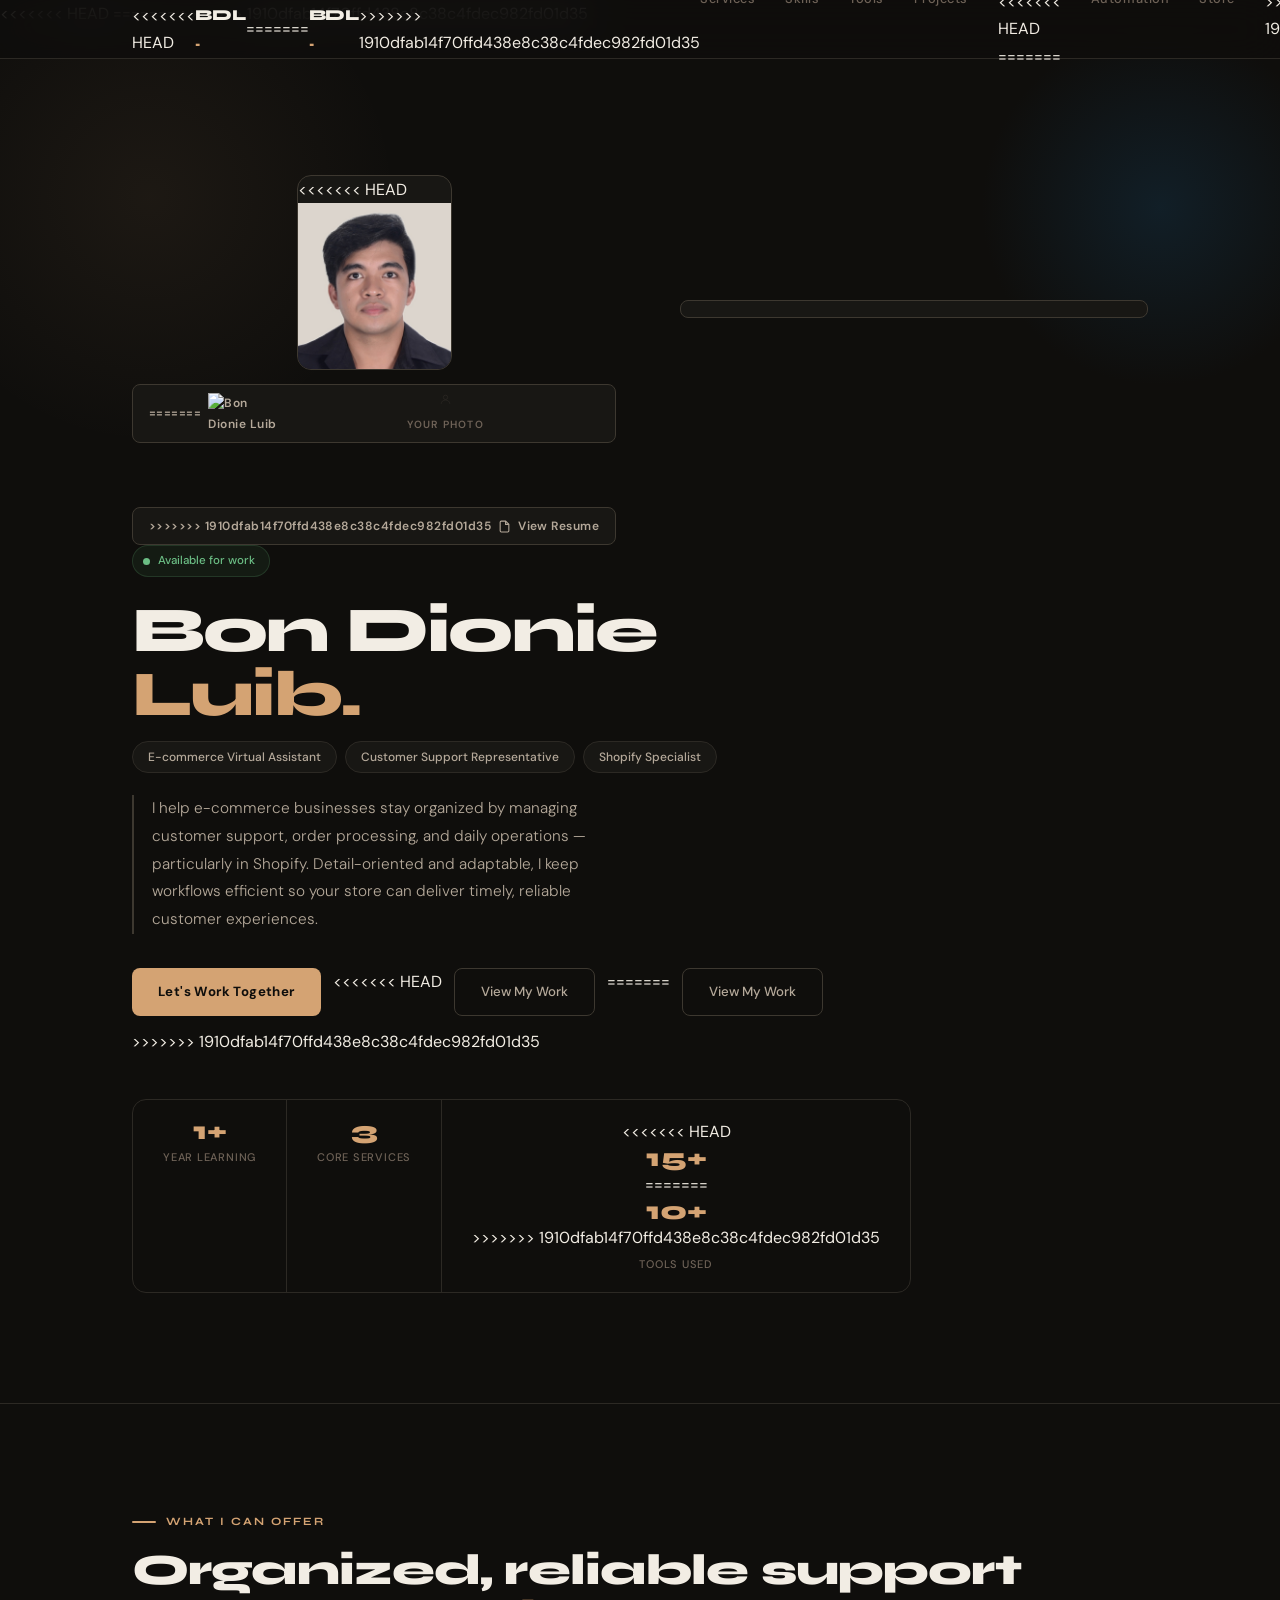
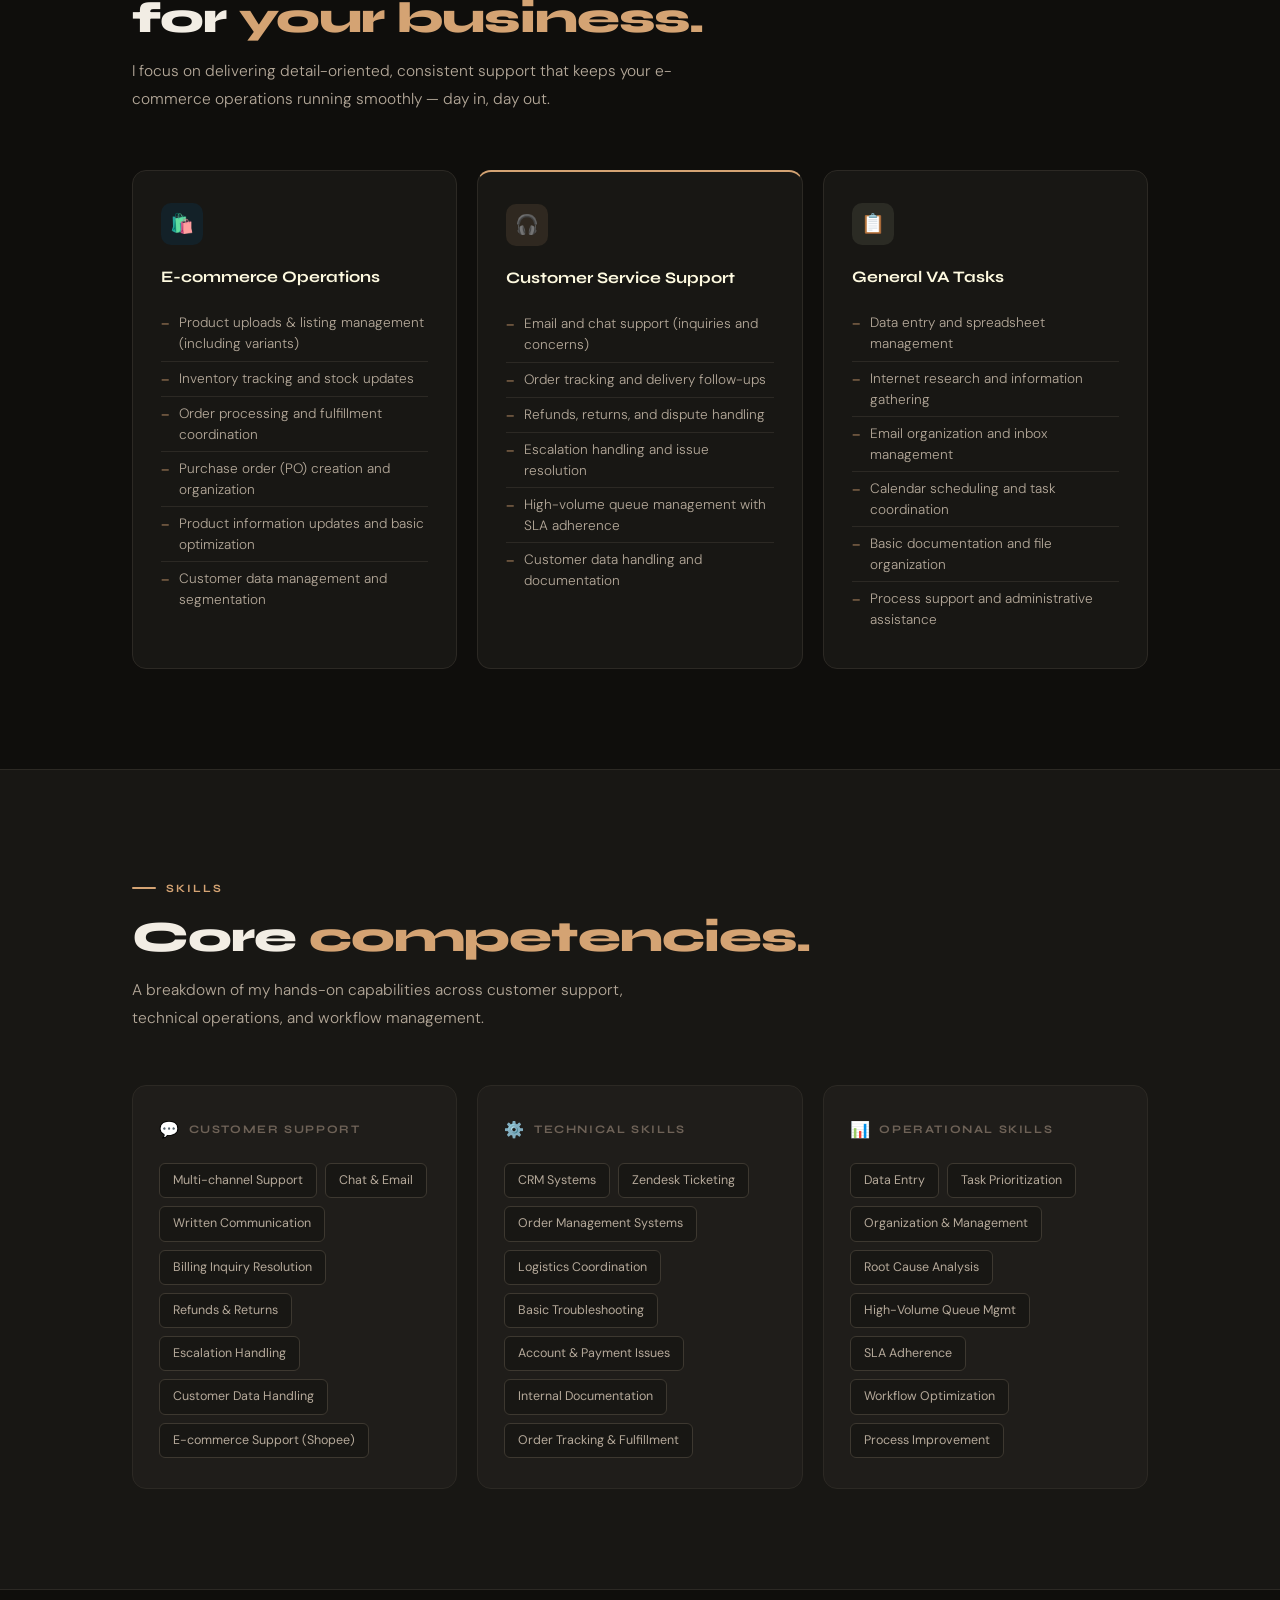
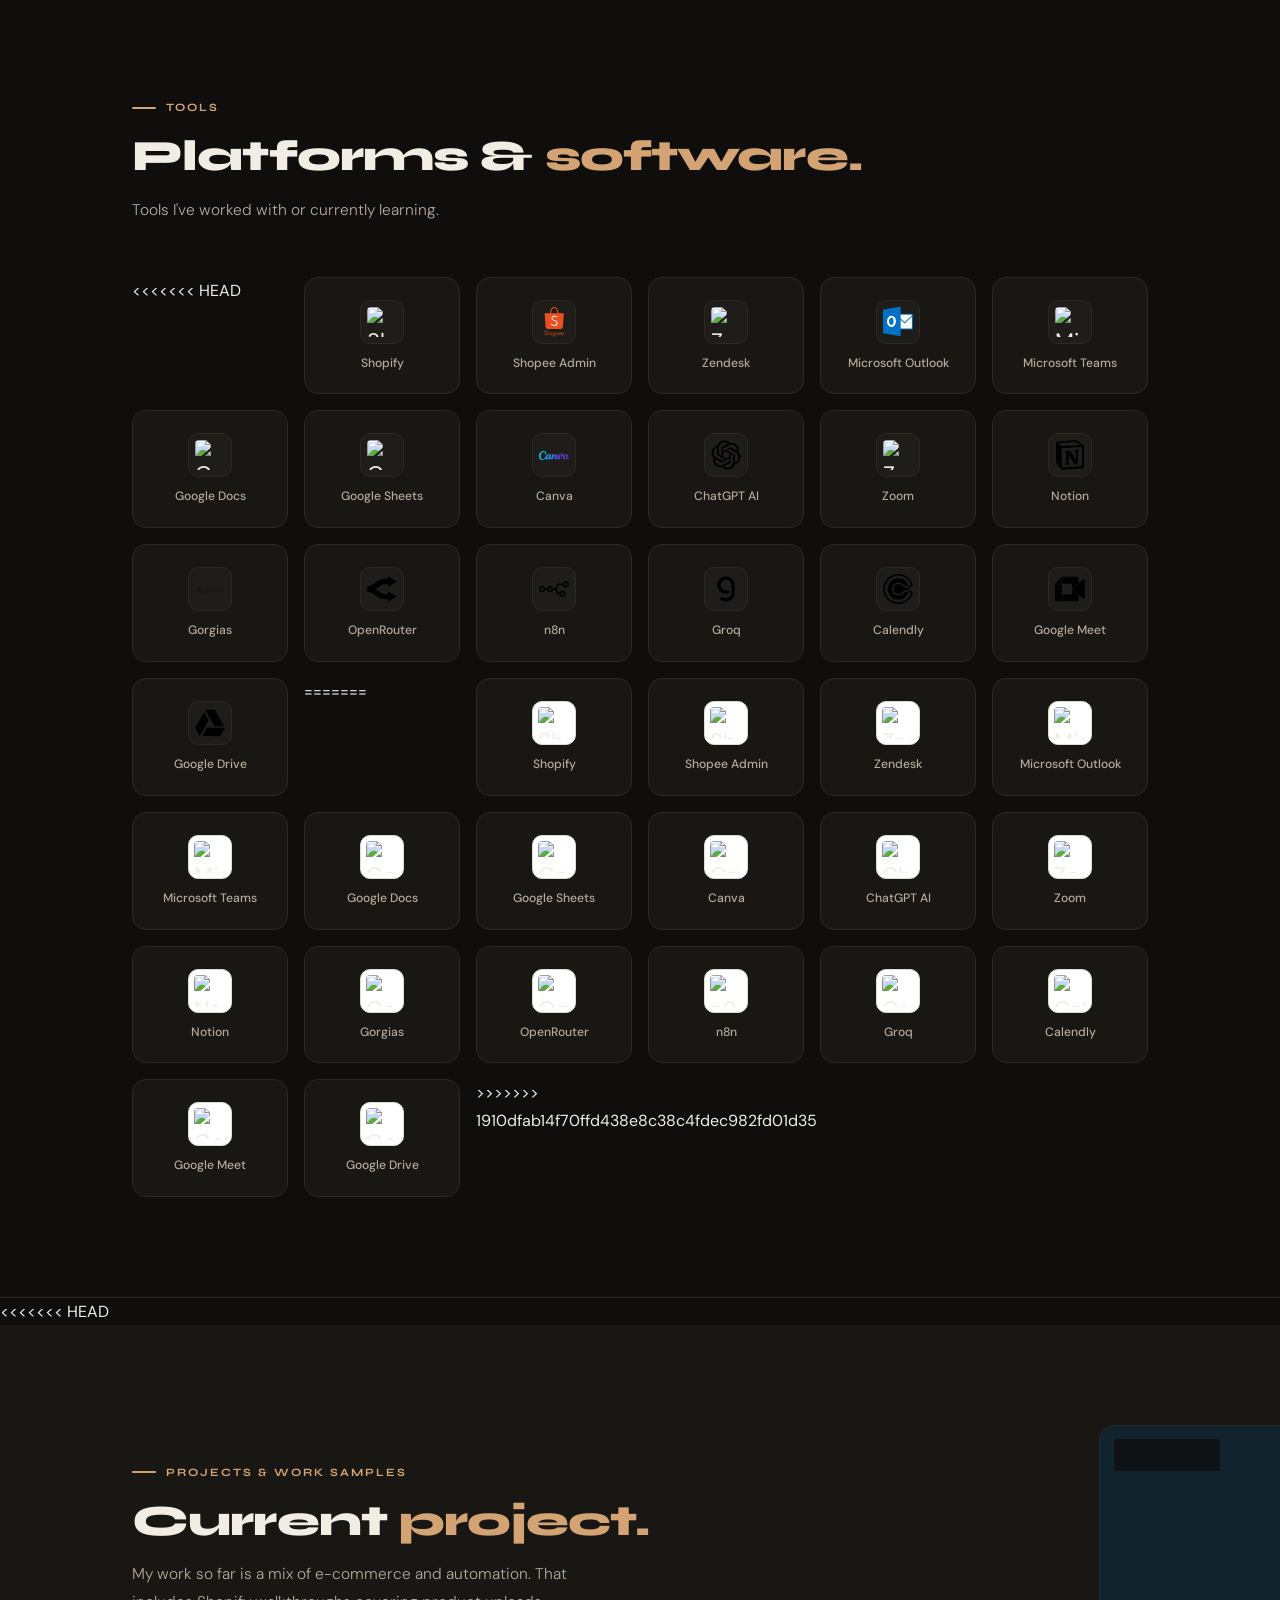
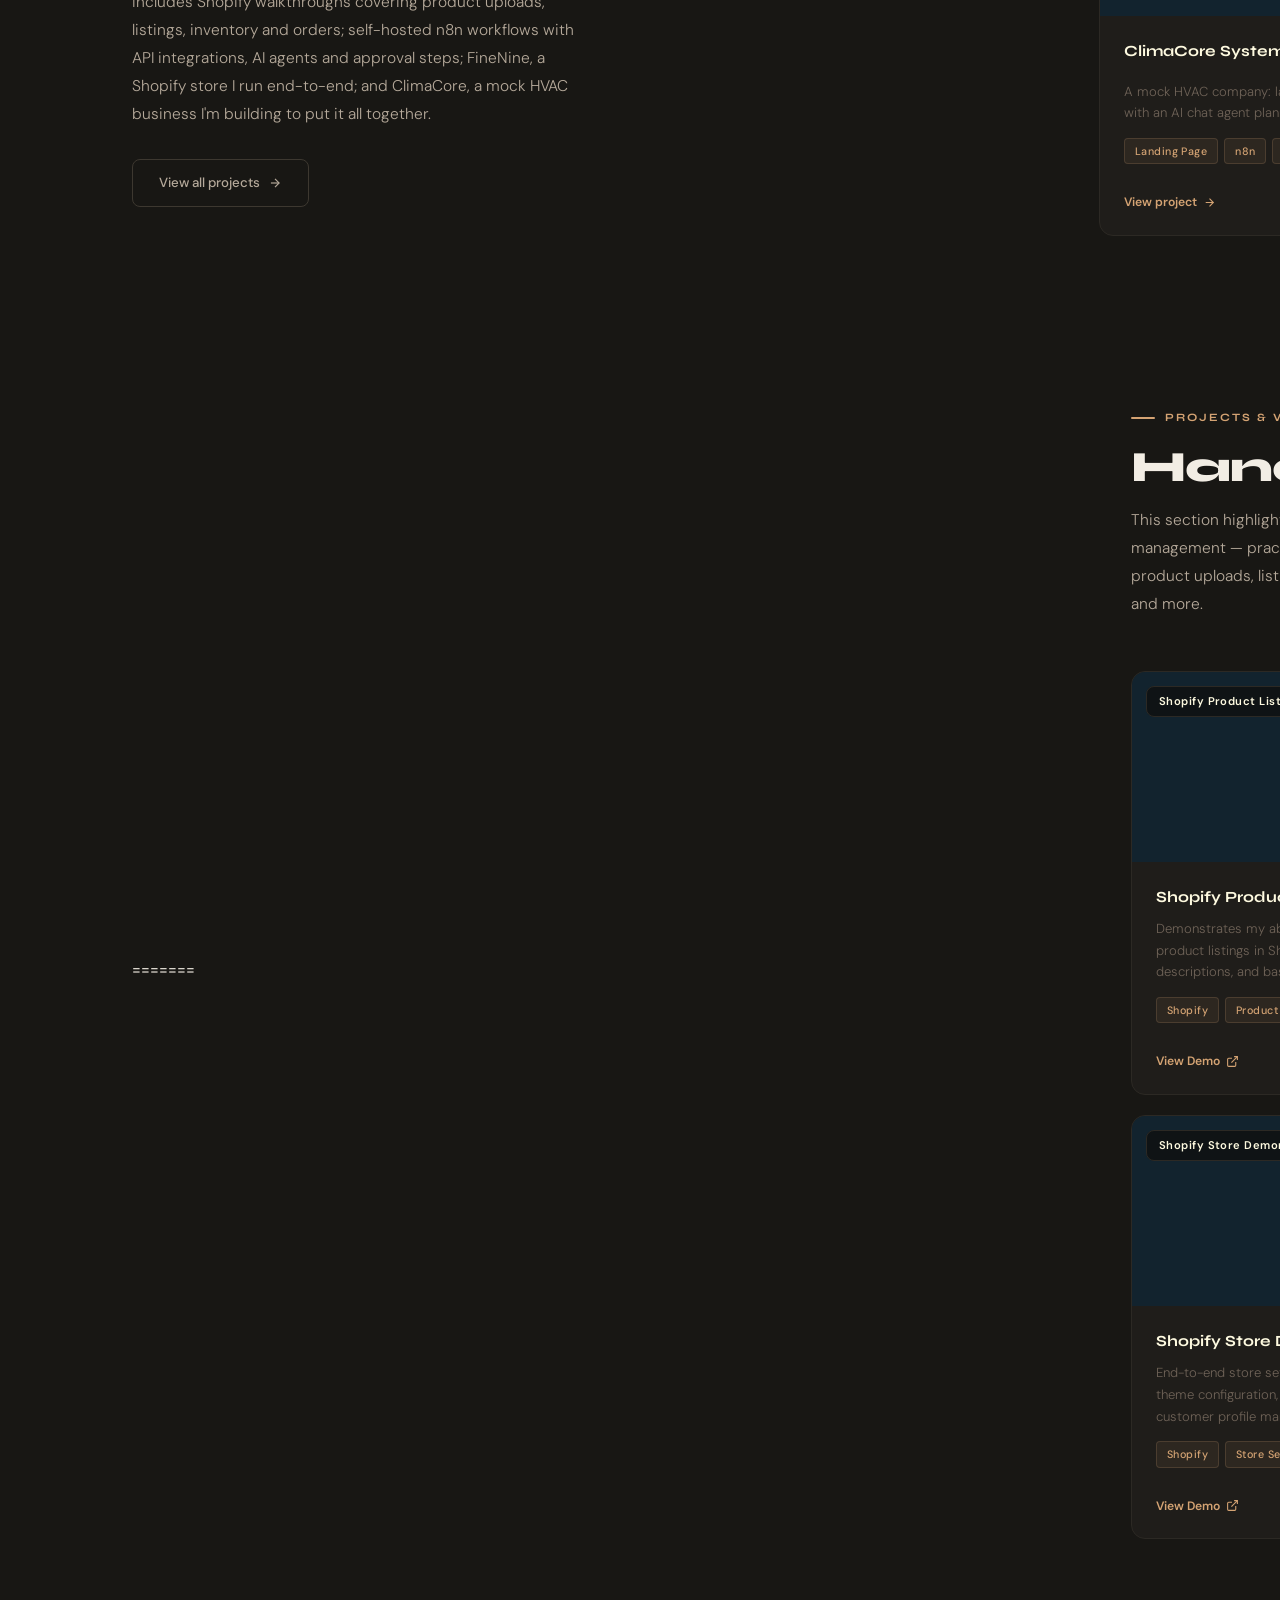
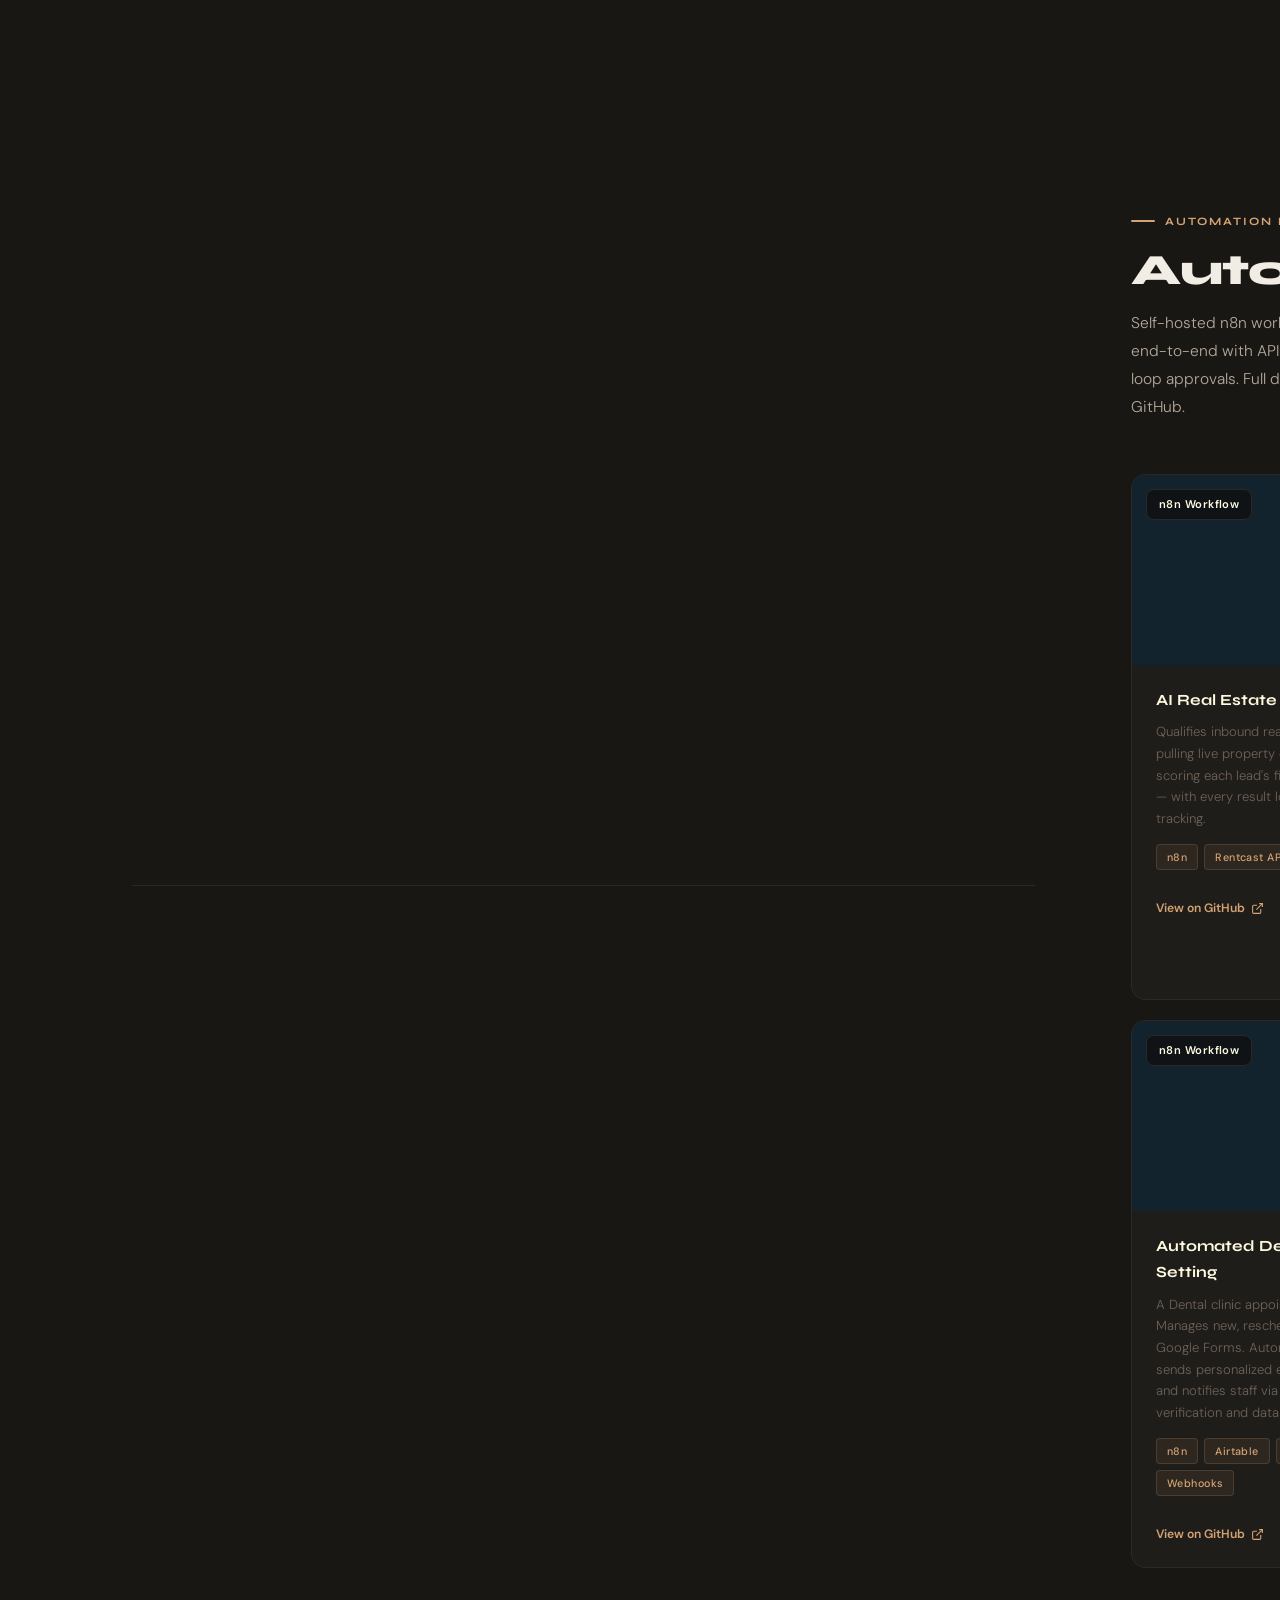
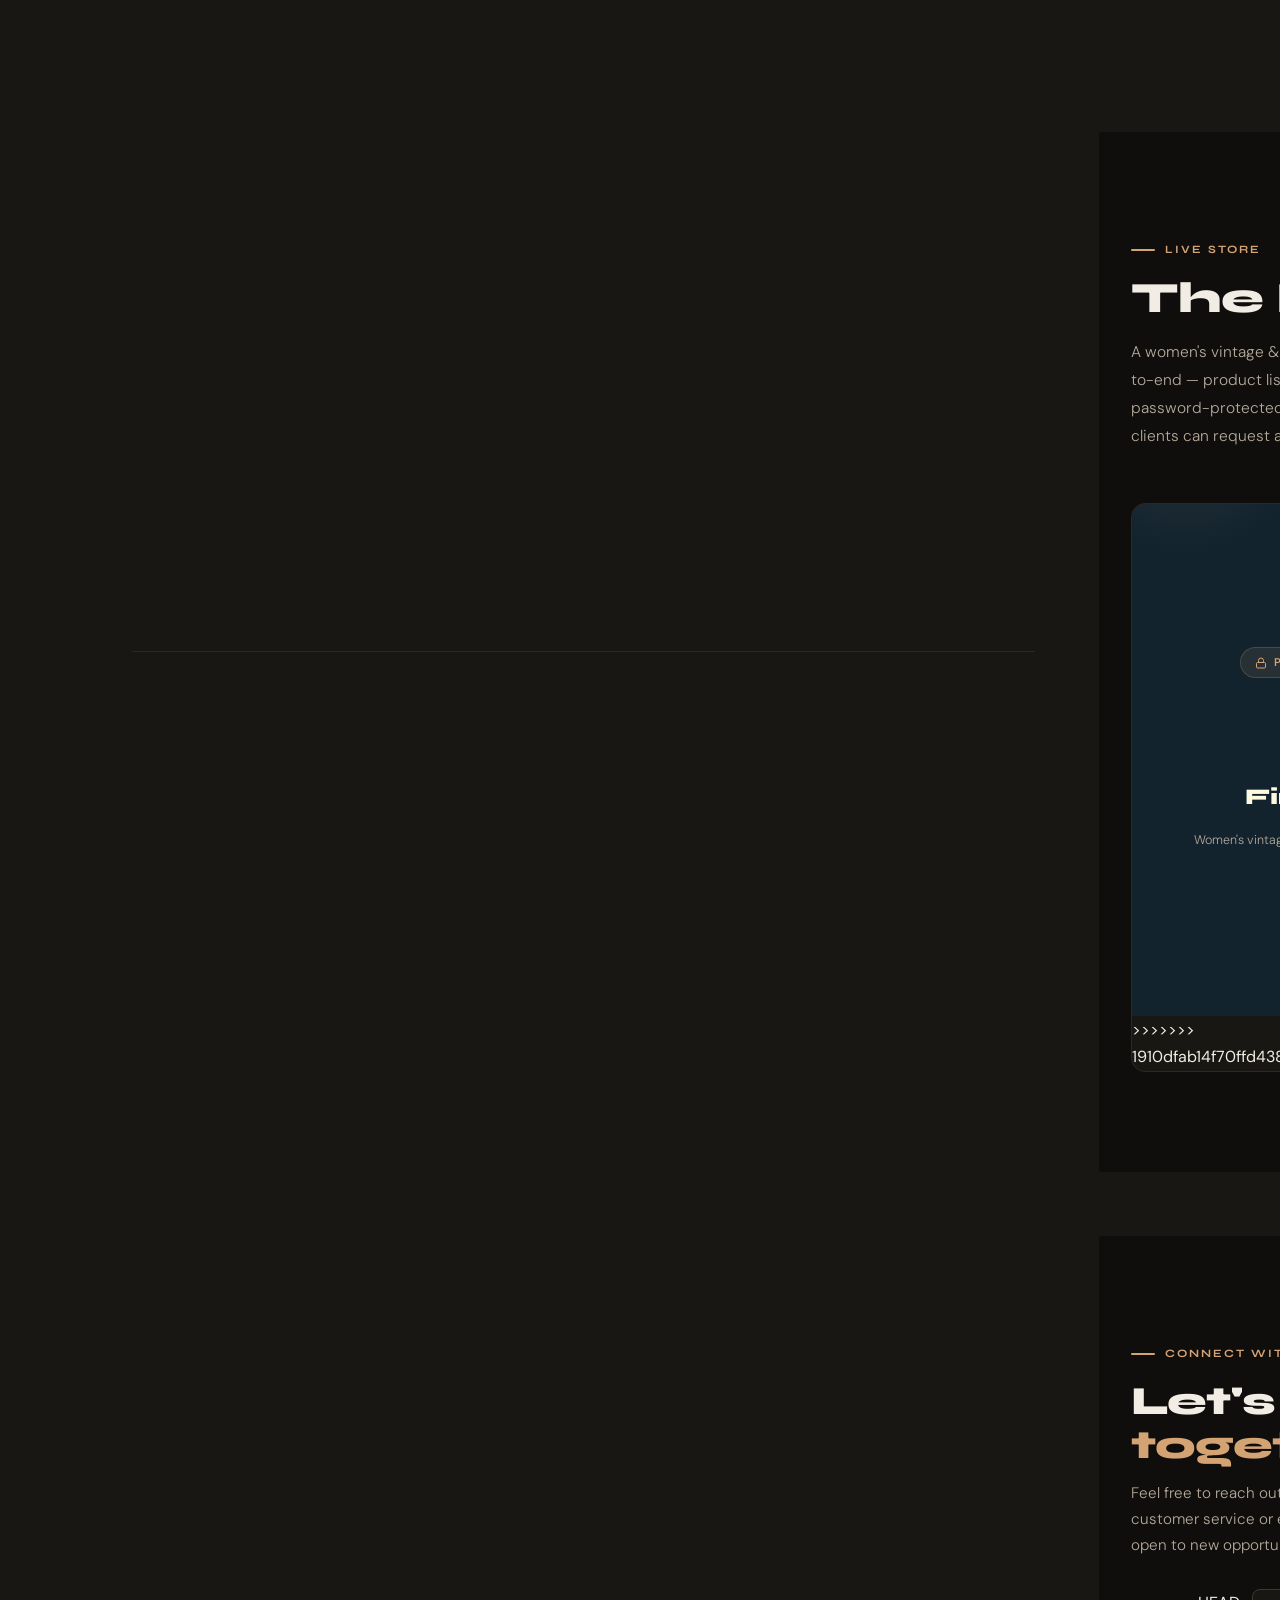
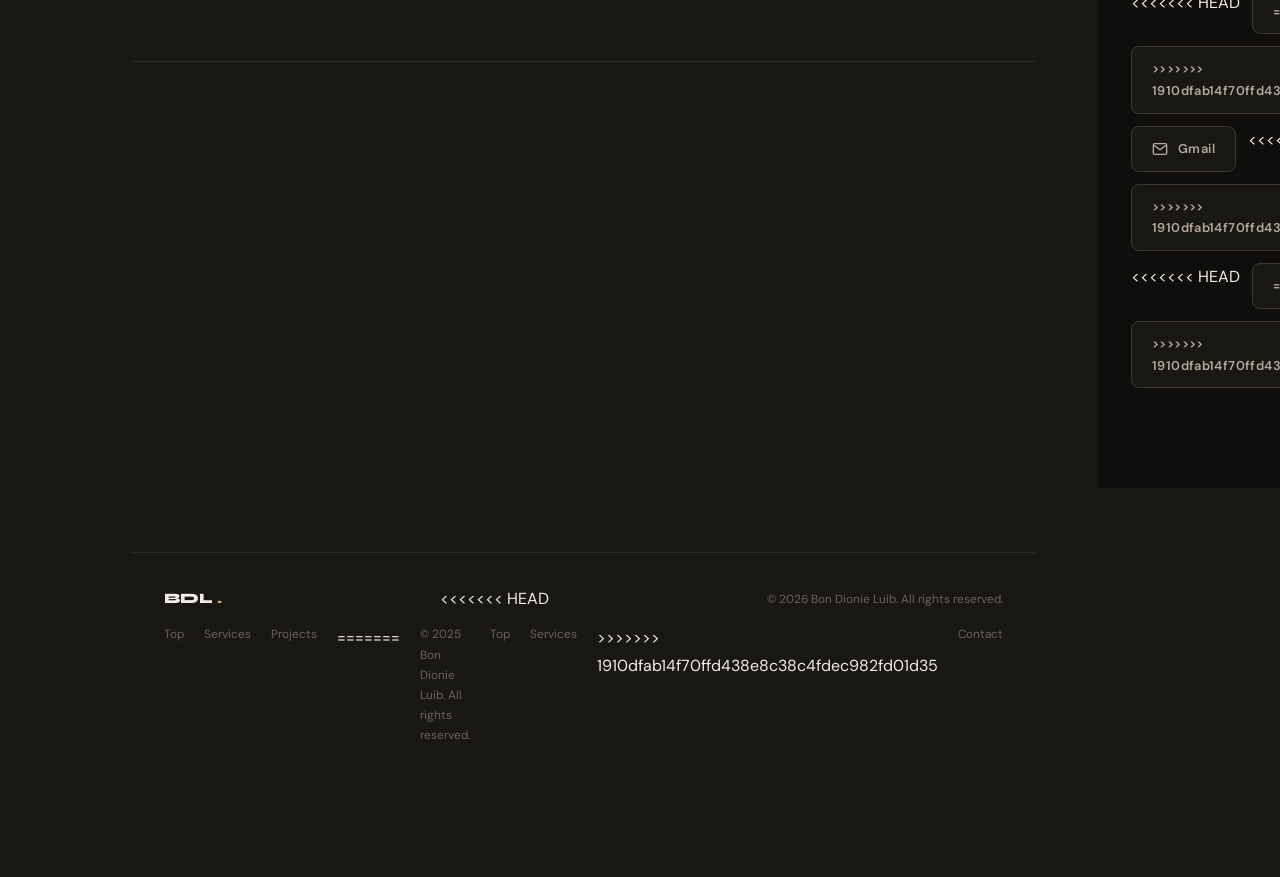
==== commit 6dcf737c: "updated new contents" ====
--- a/index.html
+++ b/index.html
@@ -4,21 +4,296 @@
   <meta charset="UTF-8" />
   <meta name="viewport" content="width=device-width, initial-scale=1.0" />
   <title>Bon Dionie Luib | E-commerce VA & Customer Support</title>
+<<<<<<< HEAD
   <meta name="description" content="E-commerce virtual assistant, customer support representative and Shopify specialist. Shopify operations, customer support and n8n automation projects." />
   <link href="https://fonts.googleapis.com/css2?family=Syne:wght@400;600;700;800&family=DM+Sans:ital,opsz,wght@0,9..40,300;0,9..40,400;0,9..40,500;1,9..40,300&display=swap" rel="stylesheet" />
   <link rel="stylesheet" href="styles.css" />
+=======
+  <link href="https://fonts.googleapis.com/css2?family=Syne:wght@400;600;700;800&family=DM+Sans:ital,opsz,wght@0,9..40,300;0,9..40,400;0,9..40,500;1,9..40,300&display=swap" rel="stylesheet" />
+
+  <style>
+    :root {
+      --bg:         #0f0e0c;
+      --bg-2:       #181714;
+      --bg-3:       #1f1d1a;
+      --bg-navy:    #12232e;
+      --border:     #2c2924;
+      --border-mid: #3d3830;
+      --cream:      #FEFAE0;
+      --sand:       #FAEDCD;
+      --tan:        #D4A373;
+      --sage:       #CCD5AE;
+      --sage-light: #E9EDC9;
+      --text:       #f2ede4;
+      --text-mid:   #b5a99a;
+      --text-muted: #6e6257;
+      --radius:     14px;
+      --radius-sm:  8px;
+      --max-w:      1080px;
+    }
+
+    *, *::before, *::after { box-sizing: border-box; margin: 0; padding: 0; }
+    html { scroll-behavior: smooth; }
+    body {
+      background: var(--bg);
+      color: var(--text);
+      font-family: 'DM Sans', sans-serif;
+      font-size: 16px;
+      line-height: 1.7;
+      -webkit-font-smoothing: antialiased;
+    }
+    a { color: inherit; text-decoration: none; }
+    ul { list-style: none; }
+    img { display: block; max-width: 100%; }
+
+    .container { max-width: var(--max-w); margin: 0 auto; padding: 0 32px; }
+    section { padding: 100px 0; }
+
+    .section-eyebrow {
+      display: inline-flex; align-items: center; gap: 10px;
+      font-family: 'Syne', sans-serif; font-size: 0.7rem; font-weight: 700;
+      letter-spacing: 0.18em; text-transform: uppercase; color: var(--tan); margin-bottom: 16px;
+    }
+    .section-eyebrow::before {
+      content: ''; display: block; width: 24px; height: 2px;
+      background: var(--tan); border-radius: 2px;
+    }
+    .section-title {
+      font-family: 'Syne', sans-serif; font-size: clamp(1.8rem, 4vw, 2.7rem);
+      font-weight: 800; line-height: 1.1; letter-spacing: -0.02em; margin-bottom: 16px;
+    }
+    .section-desc { color: var(--text-mid); font-size: 0.97rem; font-weight: 300; max-width: 540px; line-height: 1.8; }
+    .heading-accent { color: var(--tan); }
+
+    .pill {
+      display: inline-block; background: rgba(212,163,115,0.1); color: var(--tan);
+      border: 1px solid rgba(212,163,115,0.22); border-radius: 999px; font-size: 0.7rem;
+      font-weight: 600; letter-spacing: 0.08em; text-transform: uppercase; padding: 4px 13px;
+    }
+
+    nav {
+      position: fixed; top: 0; left: 0; right: 0; z-index: 200;
+      background: rgba(15,14,12,0.85); backdrop-filter: blur(20px);
+      -webkit-backdrop-filter: blur(20px); border-bottom: 1px solid var(--border);
+    }
+    .nav-inner {
+      max-width: var(--max-w); margin: 0 auto; padding: 0 32px; height: 58px;
+      display: flex; align-items: center; justify-content: space-between;
+    }
+    .nav-logo { font-family: 'Syne', sans-serif; font-weight: 800; font-size: 0.95rem; letter-spacing: -0.01em; }
+    .nav-logo span { color: var(--tan); }
+    .nav-links { display: flex; gap: 30px; }
+    .nav-links a { font-size: 0.8rem; font-weight: 500; color: var(--text-muted); letter-spacing: 0.04em; transition: color 0.2s; }
+    .nav-links a:hover { color: var(--tan); }
+
+    #hero { padding-top: 148px; padding-bottom: 110px; position: relative; overflow: hidden; }
+    #hero::before {
+      content: ''; position: absolute; top: -80px; left: -100px; width: 500px; height: 500px;
+      background: radial-gradient(circle, rgba(212,163,115,0.07) 0%, transparent 70%); pointer-events: none;
+    }
+    #hero::after {
+      content: ''; position: absolute; top: 0; right: -60px; width: 360px; height: 360px;
+      background: radial-gradient(circle, rgba(18,35,46,0.8) 0%, transparent 70%); pointer-events: none;
+    }
+    .hero-inner { display: grid; grid-template-columns: auto 1fr; gap: 64px; align-items: center; position: relative; z-index: 1; }
+    .hero-photo-wrap { display: flex; flex-direction: column; align-items: center; gap: 14px; }
+    .hero-photo { width: 155px; height: 195px; border-radius: var(--radius); overflow: hidden; border: 1px solid var(--border-mid); background: var(--bg-2); position: relative; }
+    .hero-photo img { width: 100%; height: 100%; object-fit: cover; }
+    .photo-placeholder { width: 100%; height: 100%; display: flex; flex-direction: column; align-items: center; justify-content: center; gap: 10px; color: var(--text-muted); }
+    .photo-placeholder svg { width: 44px; height: 44px; opacity: 0.25; }
+    .photo-placeholder span { font-size: 0.65rem; letter-spacing: 0.1em; text-transform: uppercase; }
+    .resume-btn {
+      display: inline-flex; align-items: center; gap: 7px; background: var(--bg-2);
+      border: 1px solid var(--border-mid); border-radius: var(--radius-sm); padding: 8px 16px;
+      font-size: 0.75rem; font-weight: 600; color: var(--text-mid); letter-spacing: 0.04em;
+      transition: border-color 0.2s, color 0.2s; width: 100%; justify-content: center;
+    }
+    .resume-btn:hover { border-color: var(--tan); color: var(--tan); }
+    .resume-btn svg { width: 13px; height: 13px; }
+    .avail-badge {
+      display: inline-flex; align-items: center; gap: 8px; background: rgba(100,190,120,0.07);
+      border: 1px solid rgba(100,190,120,0.18); border-radius: 999px; padding: 5px 14px 5px 10px;
+      font-size: 0.72rem; color: #6bbd84; font-weight: 500; margin-bottom: 22px;
+    }
+    .avail-dot { width: 7px; height: 7px; background: #6bbd84; border-radius: 50%; animation: pulse 2.2s infinite; }
+    @keyframes pulse {
+      0%   { box-shadow: 0 0 0 0 rgba(107,189,132,0.7); }
+      70%  { box-shadow: 0 0 0 7px rgba(107,189,132,0); }
+      100% { box-shadow: 0 0 0 0 rgba(107,189,132,0); }
+    }
+    .hero-name { font-family: 'Syne', sans-serif; font-size: clamp(2.4rem, 5.5vw, 4rem); font-weight: 800; line-height: 1.0; letter-spacing: -0.03em; margin-bottom: 14px; }
+    .hero-name .surname { color: var(--tan); }
+    .hero-roles { display: flex; flex-wrap: wrap; gap: 8px; margin-bottom: 22px; }
+    .role-chip { font-size: 0.75rem; font-weight: 500; color: var(--text-mid); background: var(--bg-2); border: 1px solid var(--border); border-radius: 999px; padding: 5px 15px; }
+    .hero-bio { color: var(--text-mid); font-size: 0.96rem; font-weight: 300; max-width: 500px; margin-bottom: 34px; line-height: 1.8; border-left: 2px solid var(--border-mid); padding-left: 18px; }
+    .hero-cta { display: flex; gap: 12px; flex-wrap: wrap; }
+    .btn-primary { display: inline-flex; align-items: center; gap: 8px; background: var(--tan); color: #0f0e0c; font-size: 0.83rem; font-weight: 700; letter-spacing: 0.03em; padding: 12px 26px; border-radius: var(--radius-sm); transition: opacity 0.2s, transform 0.15s; }
+    .btn-primary:hover { opacity: 0.88; transform: translateY(-1px); }
+    .btn-outline { display: inline-flex; align-items: center; gap: 8px; background: transparent; color: var(--text-mid); font-size: 0.83rem; font-weight: 500; padding: 12px 26px; border-radius: var(--radius-sm); border: 1px solid var(--border-mid); transition: border-color 0.2s, color 0.2s; }
+    .btn-outline:hover { border-color: var(--tan); color: var(--tan); }
+    .hero-stats { display: flex; gap: 0; margin-top: 44px; border: 1px solid var(--border); border-radius: var(--radius); overflow: hidden; width: fit-content; }
+    .stat-item { padding: 18px 30px; border-right: 1px solid var(--border); text-align: center; }
+    .stat-item:last-child { border-right: none; }
+    .stat-num { font-family: 'Syne', sans-serif; font-size: 1.6rem; font-weight: 800; color: var(--tan); line-height: 1; }
+    .stat-label { font-size: 0.69rem; color: var(--text-muted); font-weight: 500; letter-spacing: 0.07em; text-transform: uppercase; margin-top: 4px; }
+
+    hr.divider { border: none; border-top: 1px solid var(--border); }
+
+    #offer { background: var(--bg); }
+    .offer-header { margin-bottom: 56px; }
+    .offer-grid { display: grid; grid-template-columns: repeat(3, 1fr); gap: 20px; }
+    .offer-card { background: var(--bg-2); border: 1px solid var(--border); border-radius: var(--radius); padding: 32px 28px; transition: border-color 0.25s, transform 0.25s; }
+    .offer-card:hover { border-color: var(--border-mid); transform: translateY(-3px); }
+    .offer-card:nth-child(2) { border-top: 2px solid var(--tan); }
+    .offer-icon { width: 42px; height: 42px; border-radius: 10px; display: flex; align-items: center; justify-content: center; font-size: 1.2rem; margin-bottom: 18px; }
+    .icon-blue  { background: rgba(18,35,46,0.8); }
+    .icon-tan   { background: rgba(212,163,115,0.12); }
+    .icon-sage  { background: rgba(204,213,174,0.1); }
+    .offer-card h3 { font-family: 'Syne', sans-serif; font-size: 1rem; font-weight: 700; margin-bottom: 16px; color: var(--cream); }
+    .offer-card ul li { font-size: 0.85rem; color: var(--text-mid); font-weight: 300; padding: 6px 0; border-bottom: 1px solid var(--border); display: flex; align-items: flex-start; gap: 10px; line-height: 1.55; }
+    .offer-card ul li:last-child { border-bottom: none; }
+    .offer-card ul li::before { content: '–'; color: var(--tan); flex-shrink: 0; margin-top: 1px; }
+
+    #skills { background: var(--bg-2); }
+    .skills-header { margin-bottom: 52px; }
+    .skills-grid { display: grid; grid-template-columns: repeat(3, 1fr); gap: 20px; }
+    .skills-card { background: var(--bg-3); border: 1px solid var(--border); border-radius: var(--radius); padding: 30px 26px; }
+    .skills-card-title { font-family: 'Syne', sans-serif; font-size: 0.72rem; font-weight: 700; letter-spacing: 0.14em; text-transform: uppercase; color: var(--text-muted); margin-bottom: 20px; display: flex; align-items: center; gap: 8px; }
+    .skills-card-title span { font-size: 1rem; }
+    .skill-tag-wrap { display: flex; flex-wrap: wrap; gap: 8px; }
+    .skill-tag { font-size: 0.78rem; font-weight: 400; color: var(--text-mid); background: var(--bg-2); border: 1px solid var(--border-mid); border-radius: 6px; padding: 6px 13px; transition: border-color 0.2s, color 0.2s; }
+    .skill-tag:hover { border-color: var(--tan); color: var(--tan); }
+    .skill-tag.empty { color: var(--text-muted); border-style: dashed; border-color: var(--border); cursor: default; opacity: 0.5; }
+    .skill-tag.empty:hover { border-color: var(--border); color: var(--text-muted); }
+
+    #tools { background: var(--bg); }
+    .tools-header { margin-bottom: 52px; }
+    .tools-grid { display: grid; grid-template-columns: repeat(auto-fill, minmax(150px, 1fr)); gap: 16px; }
+    .tool-card { background: var(--bg-2); border: 1px solid var(--border); border-radius: var(--radius); padding: 22px 18px; display: flex; flex-direction: column; align-items: center; gap: 12px; text-align: center; transition: border-color 0.2s, transform 0.2s; cursor: default; }
+    .tool-card:hover { border-color: var(--border-mid); transform: translateY(-2px); }
+    .tool-icon { width: 44px; height: 44px; border-radius: 10px; display: flex; align-items: center; justify-content: center; font-size: 1.4rem; background: var(--bg-3); border: 1px solid var(--border); overflow: hidden; padding: 6px; }
+    .tool-icon img { width: 100%; height: 100%; object-fit: contain; border-radius: 4px; }
+    .tool-name { font-size: 0.76rem; font-weight: 500; color: var(--text-mid); line-height: 1.3; }
+
+    #projects { background: var(--bg-2); }
+    .projects-header { margin-bottom: 52px; }
+    .projects-grid { display: grid; grid-template-columns: repeat(2, 1fr); gap: 20px; }
+    .project-card { background: var(--bg-3); border: 1px solid var(--border); border-radius: var(--radius); overflow: hidden; transition: border-color 0.25s, transform 0.25s; }
+    .project-card:hover { border-color: var(--border-mid); transform: translateY(-3px); }
+    .project-thumb { height: 170px; background: var(--bg-navy); display: flex; align-items: center; justify-content: center; position: relative; overflow: hidden; }
+    .project-thumb-icon { font-size: 3rem; opacity: 0.6; }
+    .project-thumb-label { position: absolute; top: 14px; left: 14px; background: rgba(15,14,12,0.7); backdrop-filter: blur(8px); border: 1px solid var(--border); border-radius: var(--radius-sm); font-size: 0.7rem; font-weight: 600; padding: 5px 12px; color: var(--cream); letter-spacing: 0.04em; }
+    .project-body { padding: 22px 24px; }
+    .project-body h3 { font-family: 'Syne', sans-serif; font-size: 0.97rem; font-weight: 700; color: var(--cream); margin-bottom: 8px; }
+    .project-body p { font-size: 0.82rem; color: var(--text-muted); font-weight: 300; line-height: 1.65; margin-bottom: 14px; }
+    .project-tags { display: flex; flex-wrap: wrap; gap: 6px; }
+    .project-tag { font-size: 0.67rem; font-weight: 500; color: var(--tan); background: rgba(212,163,115,0.08); border: 1px solid rgba(212,163,115,0.18); border-radius: 4px; padding: 3px 10px; letter-spacing: 0.04em; }
+    .project-link { display: inline-flex; align-items: center; gap: 6px; font-size: 0.76rem; font-weight: 600; color: var(--tan); margin-top: 14px; transition: opacity 0.2s; }
+    .project-link:hover { opacity: 0.75; }
+
+    .project-thumb-logo { width: 56px; height: 56px; border-radius: 12px; background: #fff; display: flex; align-items: center; justify-content: center; padding: 10px; }
+    .project-thumb-logo img { width: 100%; height: 100%; object-fit: contain; }
+
+    #store { background: var(--bg); }
+    .store-header { margin-bottom: 52px; }
+    .store-card {
+      background: var(--bg-2); border: 1px solid var(--border); border-radius: var(--radius);
+      overflow: hidden; display: grid; grid-template-columns: 1fr 1fr;
+    }
+    .store-visual {
+      background: var(--bg-navy); display: flex; flex-direction: column; align-items: center;
+      justify-content: center; gap: 14px; padding: 48px 32px; position: relative; overflow: hidden;
+    }
+    .store-visual::before {
+      content: ''; position: absolute; top: -40%; left: -20%; width: 260px; height: 260px;
+      background: radial-gradient(circle, rgba(212,163,115,0.1) 0%, transparent 70%); pointer-events: none;
+    }
+    .store-logo-badge {
+      width: 72px; height: 72px; border-radius: 16px; background: #fff; display: flex;
+      align-items: center; justify-content: center; padding: 14px; position: relative; z-index: 1;
+    }
+    .store-logo-badge img { width: 100%; height: 100%; object-fit: contain; }
+    .store-visual-name { font-family: 'Syne', sans-serif; font-size: 1.4rem; font-weight: 800; color: var(--cream); position: relative; z-index: 1; }
+    .store-visual-tag { font-size: 0.78rem; color: var(--text-mid); font-weight: 300; text-align: center; max-width: 260px; position: relative; z-index: 1; }
+    .store-lock-note {
+      display: inline-flex; align-items: center; gap: 7px; background: rgba(212,163,115,0.1);
+      border: 1px solid rgba(212,163,115,0.22); border-radius: 999px; padding: 5px 14px;
+      font-size: 0.7rem; color: var(--tan); font-weight: 600; letter-spacing: 0.03em; position: relative; z-index: 1;
+    }
+    .store-body { padding: 40px 40px; display: flex; flex-direction: column; justify-content: center; }
+    .store-body h3 { font-family: 'Syne', sans-serif; font-size: 1.15rem; font-weight: 700; color: var(--cream); margin-bottom: 12px; }
+    .store-body p { font-size: 0.86rem; color: var(--text-mid); font-weight: 300; line-height: 1.75; margin-bottom: 22px; }
+    .store-tags { display: flex; flex-wrap: wrap; gap: 6px; margin-bottom: 26px; }
+    .store-actions { display: flex; gap: 12px; flex-wrap: wrap; }
+
+    @media (max-width: 720px) {
+      .store-card { grid-template-columns: 1fr; }
+      .store-visual { padding: 36px 24px; }
+      .store-body { padding: 32px 28px; }
+    }
+
+    #connect { background: var(--bg); }
+    .connect-inner { display: grid; grid-template-columns: 1fr auto; gap: 60px; align-items: start; }
+    .connect-text h2 { font-family: 'Syne', sans-serif; font-size: clamp(1.8rem, 3.5vw, 2.5rem); font-weight: 800; line-height: 1.1; letter-spacing: -0.02em; margin-bottom: 14px; }
+    .connect-text p { color: var(--text-mid); font-size: 0.95rem; font-weight: 300; max-width: 420px; margin-bottom: 30px; }
+    .contact-links { display: flex; flex-wrap: wrap; gap: 12px; }
+    .contact-btn { display: inline-flex; align-items: center; gap: 10px; background: var(--bg-2); border: 1px solid var(--border-mid); border-radius: var(--radius-sm); padding: 11px 20px; font-size: 0.8rem; font-weight: 600; color: var(--text-mid); letter-spacing: 0.03em; transition: border-color 0.2s, color 0.2s, background 0.2s; }
+    .contact-btn:hover { border-color: var(--tan); color: var(--tan); background: rgba(212,163,115,0.05); }
+    .contact-btn svg { width: 16px; height: 16px; flex-shrink: 0; }
+    .cta-box { background: var(--bg-navy); border: 1px solid rgba(212,163,115,0.2); border-radius: var(--radius); padding: 36px 32px; text-align: center; min-width: 260px; }
+    .cta-box .emoji { font-size: 2rem; margin-bottom: 14px; }
+    .cta-box h4 { font-family: 'Syne', sans-serif; font-size: 1rem; font-weight: 700; margin-bottom: 8px; color: var(--cream); }
+    .cta-box p { font-size: 0.8rem; color: var(--text-muted); margin-bottom: 20px; line-height: 1.6; }
+
+    footer { background: var(--bg-2); border-top: 1px solid var(--border); padding: 32px 0; }
+    .footer-inner { max-width: var(--max-w); margin: 0 auto; padding: 0 32px; display: flex; align-items: center; justify-content: space-between; flex-wrap: wrap; gap: 12px; }
+    .footer-logo { font-family: 'Syne', sans-serif; font-weight: 800; font-size: 0.9rem; }
+    .footer-logo span { color: var(--tan); }
+    .footer-copy { font-size: 0.74rem; color: var(--text-muted); }
+    .footer-links { display: flex; gap: 20px; }
+    .footer-links a { font-size: 0.74rem; color: var(--text-muted); transition: color 0.2s; }
+    .footer-links a:hover { color: var(--tan); }
+
+    @media (max-width: 860px) {
+      .hero-inner { grid-template-columns: 1fr; gap: 36px; }
+      .hero-photo-wrap { flex-direction: row; align-items: flex-end; gap: 16px; }
+      .hero-photo { width: 110px; height: 140px; }
+      .resume-btn { width: auto; }
+      .offer-grid, .skills-grid { grid-template-columns: 1fr; }
+      .projects-grid { grid-template-columns: 1fr; }
+      .connect-inner { grid-template-columns: 1fr; }
+    }
+    @media (max-width: 600px) {
+      .container { padding: 0 18px; }
+      section { padding: 70px 0; }
+      .nav-links { display: none; }
+      .hero-stats { flex-direction: column; width: 100%; }
+      .stat-item { border-right: none; border-bottom: 1px solid var(--border); }
+      .stat-item:last-child { border-bottom: none; }
+    }
+  </style>
+>>>>>>> 1910dfab14f70ffd438e8c38c4fdec982fd01d35
 </head>
 <body>
 
   <!-- ══ NAV ══ -->
   <nav>
     <div class="nav-inner">
+<<<<<<< HEAD
       <a href="#hero" class="nav-logo">BDL <span>.</span></a>
+=======
+      <div class="nav-logo">BDL <span>.</span></div>
+>>>>>>> 1910dfab14f70ffd438e8c38c4fdec982fd01d35
       <div class="nav-links">
         <a href="#offer">Services</a>
         <a href="#skills">Skills</a>
         <a href="#tools">Tools</a>
         <a href="#projects">Projects</a>
+<<<<<<< HEAD
+=======
+        <a href="#automation">Automation</a>
+        <a href="#store">Store</a>
+>>>>>>> 1910dfab14f70ffd438e8c38c4fdec982fd01d35
         <a href="#connect">Contact</a>
       </div>
     </div>
@@ -30,9 +305,22 @@
       <div class="hero-inner">
         <div class="hero-photo-wrap">
           <div class="hero-photo">
+<<<<<<< HEAD
             <img src="assets/profileimg/bon_profile_photo_grey.jpg" alt="Bon Dionie Luib" />
           </div>
           <a href="https://drive.google.com/file/d/1orsD3d_-xPIOeZKfNbFX2Cq41ctTac8B/view?usp=sharing" class="resume-btn" target="_blank" rel="noopener">
+=======
+              <img src="./bon_profile_photo_grey.jpg" alt="Bon Dionie Luib" />
+            <div class="photo-placeholder">
+              <svg viewBox="0 0 24 24" fill="none" stroke="currentColor" stroke-width="1.2">
+                <circle cx="12" cy="8" r="4"/>
+                <path d="M4 20c0-4 3.6-7 8-7s8 3 8 7"/>
+              </svg>
+              <span>Your Photo</span>
+            </div>
+          </div>
+          <a href="https://drive.google.com/file/d/1orsD3d_-xPIOeZKfNbFX2Cq41ctTac8B/view?usp=sharing" class="resume-btn" target="_blank">
+>>>>>>> 1910dfab14f70ffd438e8c38c4fdec982fd01d35
             <svg viewBox="0 0 24 24" fill="none" stroke="currentColor" stroke-width="2">
               <path d="M14 2H6a2 2 0 00-2 2v16a2 2 0 002 2h12a2 2 0 002-2V8z"/>
               <polyline points="14 2 14 8 20 8"/>
@@ -63,7 +351,11 @@
           </p>
           <div class="hero-cta">
             <a href="#connect" class="btn-primary">Let's Work Together</a>
+<<<<<<< HEAD
             <a href="projects.html" class="btn-outline">View My Work</a>
+=======
+            <a href="https://linktr.ee/bonnieeebon" class="btn-outline" target="_blank">View My Work</a>
+>>>>>>> 1910dfab14f70ffd438e8c38c4fdec982fd01d35
           </div>
           <div class="hero-stats">
             <div class="stat-item">
@@ -75,7 +367,11 @@
               <div class="stat-label">Core Services</div>
             </div>
             <div class="stat-item">
+<<<<<<< HEAD
               <div class="stat-num">15+</div>
+=======
+              <div class="stat-num">10+</div>
+>>>>>>> 1910dfab14f70ffd438e8c38c4fdec982fd01d35
               <div class="stat-label">Tools Used</div>
             </div>
           </div>
@@ -200,6 +496,7 @@
         <p class="section-desc">Tools I've worked with or currently learning.</p>
       </div>
       <div class="tools-grid">
+<<<<<<< HEAD
         <div class="tool-card"><div class="tool-icon"><img src="https://cdn.worldvectorlogo.com/logos/shopify.svg" alt="Shopify" /></div><div class="tool-name">Shopify</div></div>
         <div class="tool-card"><div class="tool-icon"><img src="assets/toolsimg/shopee-1.svg" alt="Shopee" /></div><div class="tool-name">Shopee Admin</div></div>
         <div class="tool-card"><div class="tool-icon"><img src="https://cdn.worldvectorlogo.com/logos/zendesk-1.svg" alt="Zendesk" /></div><div class="tool-name">Zendesk</div></div>
@@ -218,12 +515,123 @@
         <div class="tool-card"><div class="tool-icon"><img src="assets/toolsimg/calendly.svg" alt="Calendly" /></div><div class="tool-name">Calendly</div></div>
         <div class="tool-card"><div class="tool-icon"><img src="assets/toolsimg/googlemeet.svg" alt="Google Meet" /></div><div class="tool-name">Google Meet</div></div>
         <div class="tool-card"><div class="tool-icon"><img src="assets/toolsimg/googledrive.svg" alt="Google Drive" /></div><div class="tool-name">Google Drive</div></div>
+=======
+        <div class="tool-card">
+          <div class="tool-icon" style="background:#fff; border-color:#e0dbd3; padding:5px;">
+            <img src="https://cdn.worldvectorlogo.com/logos/shopify.svg" alt="Shopify" />
+          </div>
+          <div class="tool-name">Shopify</div>
+        </div>
+        <div class="tool-card">
+          <div class="tool-icon" style="background:#fff; border-color:#e0dbd3; padding:5px;">
+            <img src="./shopee-1.svg" alt="Shopee" />
+          </div>
+          <div class="tool-name">Shopee Admin</div>
+        </div>
+        <div class="tool-card">
+          <div class="tool-icon" style="background:#fff; border-color:#e0dbd3; padding:5px;">
+            <img src="https://cdn.worldvectorlogo.com/logos/zendesk-1.svg" alt="Zendesk" />
+          </div>
+          <div class="tool-name">Zendesk</div>
+        </div>
+        <div class="tool-card">
+          <div class="tool-icon" style="background:#fff; border-color:#e0dbd3; padding:5px;">
+            <img src="./microsoft-outlook-2013-logo.svg" alt="Microsoft Outlook" />
+          </div>
+          <div class="tool-name">Microsoft Outlook</div>
+        </div>
+        <div class="tool-card">
+          <div class="tool-icon" style="background:#fff; border-color:#e0dbd3; padding:5px;">
+            <img src="https://cdn.worldvectorlogo.com/logos/microsoft-teams-1.svg" alt="Microsoft Teams" />
+          </div>
+          <div class="tool-name">Microsoft Teams</div>
+        </div>
+        <div class="tool-card">
+          <div class="tool-icon" style="background:#fff; border-color:#e0dbd3; padding:5px;">
+            <img src="https://cdn.worldvectorlogo.com/logos/google-docs-icon-2.svg" alt="Google Docs" />
+          </div>
+          <div class="tool-name">Google Docs</div>
+        </div>
+        <div class="tool-card">
+          <div class="tool-icon" style="background:#fff; border-color:#e0dbd3; padding:5px;">
+            <img src="https://cdn.worldvectorlogo.com/logos/google-sheets-logo-icon.svg" alt="Google Sheets" />
+          </div>
+          <div class="tool-name">Google Sheets</div>
+        </div>
+        <div class="tool-card">
+          <div class="tool-icon" style="background:#fff; border-color:#e0dbd3; padding:5px;">
+            <img src="./canva-wordmark-2.svg" alt="Canva" />
+          </div>
+          <div class="tool-name">Canva</div>
+        </div>
+        <div class="tool-card">
+          <div class="tool-icon" style="background:#fff; border-color:#e0dbd3; padding:5px;">
+            <img src="./chatgpt-6.svg" alt="ChatGPT" />
+          </div>
+          <div class="tool-name">ChatGPT AI</div>
+        </div>
+        <div class="tool-card">
+          <div class="tool-icon" style="background:#fff; border-color:#e0dbd3; padding:5px;">
+            <img src="https://cdn.worldvectorlogo.com/logos/zoom-app.svg" alt="Zoom" />
+          </div>
+          <div class="tool-name">Zoom</div>
+        </div>
+        <div class="tool-card">
+          <div class="tool-icon" style="background:#fff; border-color:#e0dbd3; padding:5px;">
+            <img src="./notion-2.svg" alt="Notion" />
+          </div>
+          <div class="tool-name">Notion</div>
+        </div>
+        <div class="tool-card">
+          <div class="tool-icon" style="background:#fff; border-color:#e0dbd3; padding:5px;">
+            <img src="./62b32181b223544c209f5e97.png" alt="Gorgias" />
+          </div>
+          <div class="tool-name">Gorgias</div>
+        </div>
+        <div class="tool-card">
+          <div class="tool-icon" style="background:#fff; border-color:#e0dbd3; padding:5px;">
+            <img src="./openrouter.svg" alt="OpenRouter" />
+          </div>
+          <div class="tool-name">OpenRouter</div>
+        </div>
+        <div class="tool-card">
+          <div class="tool-icon" style="background:#fff; border-color:#e0dbd3; padding:5px;">
+            <img src="./n8n.svg" alt="n8n" />
+          </div>
+          <div class="tool-name">n8n</div>
+        </div>
+        <div class="tool-card">
+          <div class="tool-icon" style="background:#fff; border-color:#e0dbd3; padding:5px;">
+            <img src="./groq.svg" alt="Groq" />
+          </div>
+          <div class="tool-name">Groq</div>
+        </div>
+        <div class="tool-card">
+          <div class="tool-icon" style="background:#fff; border-color:#e0dbd3; padding:5px;">
+            <img src="./calendly.svg" alt="Calendly" />
+          </div>
+          <div class="tool-name">Calendly</div>
+        </div>
+        <div class="tool-card">
+          <div class="tool-icon" style="background:#fff; border-color:#e0dbd3; padding:5px;">
+            <img src="./googlemeet.svg" alt="Google Meet" />
+          </div>
+          <div class="tool-name">Google Meet</div>
+        </div>
+        <div class="tool-card">
+          <div class="tool-icon" style="background:#fff; border-color:#e0dbd3; padding:5px;">
+            <img src="./googledrive.svg" alt="Google Drive" />
+          </div>
+          <div class="tool-name">Google Drive</div>
+        </div>
+>>>>>>> 1910dfab14f70ffd438e8c38c4fdec982fd01d35
       </div>
     </div>
   </section>
 
   <hr class="divider" />
 
+<<<<<<< HEAD
   <!-- ══ CURRENT PROJECT ══ -->
   <section id="projects">
     <div class="container">
@@ -267,6 +675,239 @@
             </a>
           </div>
         </div>
+=======
+  <!-- ══ PROJECTS ══ -->
+  <section id="projects">
+    <div class="container">
+      <div class="projects-header">
+        <div class="section-eyebrow">Projects &amp; Work Samples</div>
+        <h2 class="section-title">Hands-on <span class="heading-accent">demos.</span></h2>
+        <p class="section-desc">This section highlights my ongoing work in Shopify store management — practicing key operational tasks such as product uploads, listing optimization, inventory management, and more.</p>
+      </div>
+      <div class="projects-grid">
+        <div class="project-card">
+          <div class="project-thumb">
+            <div class="project-thumb-icon">🛒</div>
+            <div class="project-thumb-label">Shopify Product Listing Demo</div>
+          </div>
+          <div class="project-body">
+            <h3>Shopify Product Listing Demo</h3>
+            <p>Demonstrates my ability to upload and organize product listings in Shopify, including variants, descriptions, and basic SEO optimization.</p>
+            <div class="project-tags">
+              <span class="project-tag">Shopify</span>
+              <span class="project-tag">Product Listing</span>
+              <span class="project-tag">Inventory</span>
+            </div>
+            <a href="https://www.notion.so/Shopify-Product-Listing-Demo-31e51b3a9e2280059d68d53b6122286f?source=copy_link" class="project-link">
+              View Demo
+              <svg viewBox="0 0 24 24" fill="none" stroke="currentColor" stroke-width="2" width="13" height="13"><path d="M18 13v6a2 2 0 01-2 2H5a2 2 0 01-2-2V8a2 2 0 012-2h6"/><polyline points="15 3 21 3 21 9"/><line x1="10" y1="14" x2="21" y2="3"/></svg>
+            </a>
+          </div>
+        </div>
+        <div class="project-card">
+          <div class="project-thumb">
+            <div class="project-thumb-icon">📦</div>
+            <div class="project-thumb-label">Store Management Demo</div>
+          </div>
+          <div class="project-body">
+            <h3>Store Management Demo</h3>
+            <p>A walkthrough of daily store operations including order processing, fulfillment coordination, inventory updates, and purchase order creation.</p>
+            <div class="project-tags">
+              <span class="project-tag">Shopify</span>
+              <span class="project-tag">Order Processing</span>
+              <span class="project-tag">Operations</span>
+            </div>
+            <a href="https://www.notion.so/Shopify-Store-Operations-Demo-31f51b3a9e2280368b6fe1f8407c3c40?source=copy_link" class="project-link">
+              View Demo
+              <svg viewBox="0 0 24 24" fill="none" stroke="currentColor" stroke-width="2" width="13" height="13"><path d="M18 13v6a2 2 0 01-2 2H5a2 2 0 01-2-2V8a2 2 0 012-2h6"/><polyline points="15 3 21 3 21 9"/><line x1="10" y1="14" x2="21" y2="3"/></svg>
+            </a>
+          </div>
+        </div>
+        <div class="project-card">
+          <div class="project-thumb">
+            <div class="project-thumb-icon">🏪</div>
+            <div class="project-thumb-label">Shopify Store Demonstration</div>
+          </div>
+          <div class="project-body">
+            <h3>Shopify Store Demonstration</h3>
+            <p>End-to-end store setup demonstration covering theme configuration, product segmentation, and customer profile management.</p>
+            <div class="project-tags">
+              <span class="project-tag">Shopify</span>
+              <span class="project-tag">Store Setup</span>
+              <span class="project-tag">CRM</span>
+            </div>
+            <a href="https://www.notion.so/Shopify-Store-Demonstration-33151b3a9e2280c7928add0d9a842cef?source=copy_link" class="project-link">
+              View Demo
+              <svg viewBox="0 0 24 24" fill="none" stroke="currentColor" stroke-width="2" width="13" height="13"><path d="M18 13v6a2 2 0 01-2 2H5a2 2 0 01-2-2V8a2 2 0 012-2h6"/><polyline points="15 3 21 3 21 9"/><line x1="10" y1="14" x2="21" y2="3"/></svg>
+            </a>
+          </div>
+        </div>
+        <div class="project-card">
+          <div class="project-thumb">
+            <div class="project-thumb-icon">🔴</div>
+            <div class="project-thumb-label">Shopify Live Store Demo</div>
+          </div>
+          <div class="project-body">
+            <h3>Shopify Live Store Demo</h3>
+            <p>A live walkthrough of a working Shopify store, showcasing real-time operations, customer data handling, and backend workflow management.</p>
+            <div class="project-tags">
+              <span class="project-tag">Shopify</span>
+              <span class="project-tag">Live Demo</span>
+              <span class="project-tag">Operations</span>
+            </div>
+            <a href="https://www.notion.so/Shopify-Live-Store-Demo-33d51b3a9e22800c865ad8110563a1df?source=copy_link" class="project-link">
+              View Demo
+              <svg viewBox="0 0 24 24" fill="none" stroke="currentColor" stroke-width="2" width="13" height="13"><path d="M18 13v6a2 2 0 01-2 2H5a2 2 0 01-2-2V8a2 2 0 012-2h6"/><polyline points="15 3 21 3 21 9"/><line x1="10" y1="14" x2="21" y2="3"/></svg>
+            </a>
+          </div>
+        </div>
+      </div>
+    </div>
+  </section>
+
+  <hr class="divider" />
+
+  <!-- ══ AUTOMATED WORKFLOWS ══ -->
+  <section id="automation">
+    <div class="container">
+      <div class="projects-header">
+        <div class="section-eyebrow">Automation Projects</div>
+        <h2 class="section-title">Automated <span class="heading-accent">workflows.</span></h2>
+        <p class="section-desc">Self-hosted n8n workflows I've designed and shipped — built end-to-end with API integrations, AI agents, and human-in-the-loop approvals. Full documentation and sanitized exports are on GitHub.</p>
+      </div>
+      <div class="projects-grid">
+        <div class="project-card">
+          <div class="project-thumb">
+            <div class="project-thumb-logo">
+              <img src="https://cdn.simpleicons.org/n8n" alt="n8n" />
+            </div>
+            <div class="project-thumb-label">n8n Workflow</div>
+          </div>
+          <div class="project-body">
+            <h3>AI Real Estate Lead Qualifier</h3>
+            <p>Qualifies inbound real estate leads automatically by pulling live property data through the Rentcast API, scoring each lead's fit, and notifying agents by Gmail — with every result logged to Google Sheets for tracking.</p>
+            <div class="project-tags">
+              <span class="project-tag">n8n</span>
+              <span class="project-tag">Rentcast API</span>
+              <span class="project-tag">Gmail</span>
+              <span class="project-tag">Google Sheets</span>
+            </div>
+            <a href="https://github.com/bondionieluib-tech/ai-lead-qualifier" class="project-link">
+              View on GitHub
+              <svg viewBox="0 0 24 24" fill="none" stroke="currentColor" stroke-width="2" width="13" height="13"><path d="M18 13v6a2 2 0 01-2 2H5a2 2 0 01-2-2V8a2 2 0 012-2h6"/><polyline points="15 3 21 3 21 9"/><line x1="10" y1="14" x2="21" y2="3"/></svg>
+            </a>
+          </div>
+        </div>
+        <div class="project-card">
+          <div class="project-thumb">
+            <div class="project-thumb-logo">
+              <img src="https://cdn.simpleicons.org/n8n" alt="n8n" />
+            </div>
+            <div class="project-thumb-label">n8n Workflow</div>
+          </div>
+          <div class="project-body">
+            <h3>Interview Manager (AI Applicant Qualifier)</h3>
+            <p>Scores incoming job applicants automatically, routes borderline candidates for human approval via Gmail's sendAndWait, and schedules interviews through Google Meet — turning a manual hiring bottleneck into a self-running pipeline.</p>
+            <div class="project-tags">
+              <span class="project-tag">n8n</span>
+              <span class="project-tag">Gmail sendAndWait</span>
+              <span class="project-tag">Google Meet</span>
+              <span class="project-tag">Google Sheets</span>
+            </div>
+            <a href="https://github.com/bondionieluib-tech/ai-applicant-interview-manager" class="project-link">
+              View on GitHub
+              <svg viewBox="0 0 24 24" fill="none" stroke="currentColor" stroke-width="2" width="13" height="13"><path d="M18 13v6a2 2 0 01-2 2H5a2 2 0 01-2-2V8a2 2 0 012-2h6"/><polyline points="15 3 21 3 21 9"/><line x1="10" y1="14" x2="21" y2="3"/></svg>
+            </a>
+          </div>
+        </div>
+        <div class="project-card">
+          <div class="project-thumb">
+            <div class="project-thumb-logo">
+              <img src="https://cdn.simpleicons.org/n8n" alt="n8n" />
+            </div>
+            <div class="project-thumb-label">n8n Workflow</div>
+          </div>
+          <div class="project-body">
+            <h3>Automated Dental Appointment Setting</h3>
+            <p>A Dental clinic appointment automation using n8n. Manages new, reschedule, and cancel flows via Google Forms. Automatically detects patient type, sends personalized emails, updates Airtable records, and notifies staff via Telegram. Includes email/phone verification and data backup.</p>
+            <div class="project-tags">
+              <span class="project-tag">n8n</span>
+              <span class="project-tag">Airtable</span>
+              <span class="project-tag">Google Forms</span>
+              <span class="project-tag">Google Sheets</span>
+              <span class="project-tag">Webhooks</span>
+            </div>
+            <a href="https://github.com/bondionieluib-tech/dental-appointment-flow" class="project-link">
+              View on GitHub
+              <svg viewBox="0 0 24 24" fill="none" stroke="currentColor" stroke-width="2" width="13" height="13"><path d="M18 13v6a2 2 0 01-2 2H5a2 2 0 01-2-2V8a2 2 0 012-2h6"/><polyline points="15 3 21 3 21 9"/><line x1="10" y1="14" x2="21" y2="3"/></svg>
+            </a>
+          </div>
+        </div>
+        <div class="project-card">
+          <div class="project-thumb">
+            <div class="project-thumb-logo">
+              <img src="https://cdn.simpleicons.org/n8n" alt="n8n" />
+            </div>
+            <div class="project-thumb-label">n8n Workflow</div>
+          </div>
+          <div class="project-body">
+            <h3>Amazon Product Research</h3>
+            <p>Automated Amazon product research pipeline (n8n + SerpAPI + Google Sheets + Groq/Llama) that scores competition level and sends AI-generated buy/pass recommendations to Telegram.</p>
+            <div class="project-tags">
+              <span class="project-tag">n8n</span>
+              <span class="project-tag">HTTP Request</span>
+              <span class="project-tag">SerpAPI</span>
+              <span class="project-tag">Google Sheets</span>
+              <span class="project-tag">Telegram</span>
+            </div>
+            <a href="https://github.com/bondionieluib-tech/amazon-product-research" class="project-link">
+              View on GitHub
+              <svg viewBox="0 0 24 24" fill="none" stroke="currentColor" stroke-width="2" width="13" height="13"><path d="M18 13v6a2 2 0 01-2 2H5a2 2 0 01-2-2V8a2 2 0 012-2h6"/><polyline points="15 3 21 3 21 9"/><line x1="10" y1="14" x2="21" y2="3"/></svg>
+            </a>
+          </div>
+        </div>
+      </div>
+    </div>
+  </section>
+
+  <hr class="divider" />
+
+  <!-- ══ WAZY STORE ══ -->
+  <section id="store">
+    <div class="container">
+      <div class="store-header">
+        <div class="section-eyebrow">Live Store</div>
+        <h2 class="section-title">The <span class="heading-accent">FineNine</span> store.</h2>
+        <p class="section-desc">A women's vintage &amp; modern apparel Shopify store I run end-to-end — product listings, inventory, and customer support. It's password-protected while I'm iterating, so recruiters and clients can request a look inside.</p>
+      </div>
+      <div class="store-card">
+        <div class="store-visual">
+          <div class="store-lock-note">
+            <svg viewBox="0 0 24 24" width="12" height="12" fill="none" stroke="currentColor" stroke-width="2"><rect x="3" y="11" width="18" height="11" rx="2"/><path d="M7 11V7a5 5 0 0110 0v4"/></svg>
+            Password Protected
+          </div>
+          <div class="store-logo-badge">
+            <img src="https://cdn.worldvectorlogo.com/logos/shopify.svg" alt="FineNine" />
+          </div>
+          <div class="store-visual-name">FineNine</div>
+          <div class="store-visual-tag">Women's vintage &amp; modern apparel, built and run on Shopify.</div>
+        </div>
+        <div class="store-body">
+          <h3>FineNine — Women's Fashion, Shopify</h3>
+          <p>I manage this store's full storefront and back-office operations: product uploads and variants, inventory tracking, order fulfillment, and customer support. It's a live, working example of the same Shopify skills I bring to client stores — not a demo environment.</p>
+          <div class="store-tags">
+            <span class="project-tag">Shopify</span>
+            <span class="project-tag">Product Listing</span>
+            <span class="project-tag">Inventory Mgmt</span>
+            <span class="project-tag">Order Fulfillment</span>
+          </div>
+          <div class="store-actions">
+            <!-- TODO: replace # with the live Wazy store URL -->
+            <a href="https://finenine-2.myshopify.com" class="btn-primary" target="_blank">Visit Store</a>
+            <a href="mailto:bondionieluib@gmail.com?subject=FineNine%20Store%20Password%20Request&body=Hi%20Bon%2C%0A%0ACould%20I%20get%20the%20store%20password%20for%20FineNine%3F%0A%0AThanks!" class="btn-outline">Request Store Password</a>
+          </div>
+        </div>
+>>>>>>> 1910dfab14f70ffd438e8c38c4fdec982fd01d35
       </div>
     </div>
   </section>
@@ -282,7 +923,11 @@
           <h2>Let's work<br><span class="heading-accent">together.</span></h2>
           <p>Feel free to reach out if you're looking for support in customer service or e-commerce operations. I'm always open to new opportunities and collaborations.</p>
           <div class="contact-links">
+<<<<<<< HEAD
             <a href="https://www.linkedin.com/in/bondionie-luib" target="_blank" rel="noopener" class="contact-btn">
+=======
+            <a href="www.linkedin.com/in/bondionie-luib" target="_blank" class="contact-btn">
+>>>>>>> 1910dfab14f70ffd438e8c38c4fdec982fd01d35
               <svg viewBox="0 0 24 24" fill="currentColor">
                 <path d="M16 8a6 6 0 016 6v7h-4v-7a2 2 0 00-2-2 2 2 0 00-2 2v7h-4v-7a6 6 0 016-6z"/><rect x="2" y="9" width="4" height="12"/><circle cx="4" cy="4" r="2"/>
               </svg>
@@ -294,13 +939,21 @@
               </svg>
               Gmail
             </a>
+<<<<<<< HEAD
             <a href="https://t.me/bon_luib" target="_blank" rel="noopener" class="contact-btn">
+=======
+            <a href="https://t.me/bon_luib" target="_blank" class="contact-btn">
+>>>>>>> 1910dfab14f70ffd438e8c38c4fdec982fd01d35
               <svg viewBox="0 0 24 24" fill="currentColor">
                 <path d="M11.944 0A12 12 0 000 12a12 12 0 0012 12 12 12 0 0012-12A12 12 0 0012 0a12 12 0 00-.056 0zm4.962 7.224c.1-.002.321.023.465.14a.506.506 0 01.171.325c.016.093.036.306.02.472-.18 1.898-.962 6.502-1.36 8.627-.168.9-.499 1.201-.82 1.23-.696.065-1.225-.46-1.9-.902-1.056-.693-1.653-1.124-2.678-1.8-1.185-.78-.417-1.21.258-1.91.177-.184 3.247-2.977 3.307-3.23.007-.032.014-.15-.056-.212s-.174-.041-.249-.024c-.106.024-1.793 1.14-5.061 3.345-.48.33-.913.49-1.302.48-.428-.008-1.252-.241-1.865-.44-.752-.245-1.349-.374-1.297-.789.027-.216.325-.437.893-.663 3.498-1.524 5.83-2.529 6.998-3.014 3.332-1.386 4.025-1.627 4.476-1.635z"/>
               </svg>
               Telegram
             </a>
+<<<<<<< HEAD
             <a href="https://wa.me/639557933515" target="_blank" rel="noopener" class="contact-btn">
+=======
+            <a href="https://wa.me/09557933515" target="_blank" class="contact-btn">
+>>>>>>> 1910dfab14f70ffd438e8c38c4fdec982fd01d35
               <svg viewBox="0 0 24 24" fill="currentColor">
                 <path d="M17.472 14.382c-.297-.149-1.758-.867-2.03-.967-.273-.099-.471-.148-.67.15-.197.297-.767.966-.94 1.164-.173.199-.347.223-.644.075-.297-.15-1.255-.463-2.39-1.475-.883-.788-1.48-1.761-1.653-2.059-.173-.297-.018-.458.13-.606.134-.133.298-.347.446-.52.149-.174.198-.298.298-.497.099-.198.05-.371-.025-.52-.075-.149-.669-1.612-.916-2.207-.242-.579-.487-.5-.669-.51-.173-.008-.371-.01-.57-.01-.198 0-.52.074-.792.372-.272.297-1.04 1.016-1.04 2.479 0 1.462 1.065 2.875 1.213 3.074.149.198 2.096 3.2 5.077 4.487.709.306 1.262.489 1.694.625.712.227 1.36.195 1.871.118.571-.085 1.758-.719 2.006-1.413.248-.694.248-1.289.173-1.413-.074-.124-.272-.198-.57-.347z"/>
                 <path d="M12 0C5.373 0 0 5.373 0 12c0 2.127.558 4.126 1.533 5.856L.057 23.997l6.304-1.654A11.954 11.954 0 0012 24c6.627 0 12-5.373 12-12S18.627 0 12 0zm0 21.818a9.817 9.817 0 01-5.006-1.371l-.36-.214-3.733.979 1-3.642-.234-.374A9.772 9.772 0 012.182 12C2.182 6.57 6.57 2.182 12 2.182S21.818 6.57 21.818 12 17.43 21.818 12 21.818z"/>
@@ -313,7 +966,11 @@
           <div class="emoji">🏢</div>
           <h4>Book a Call</h4>
           <p>Let's schedule a quick discovery call to discuss how I can help your business.</p>
+<<<<<<< HEAD
           <a href="https://calendar.app.google/8JxHr8yGaSbAm5hw6" class="btn-primary" target="_blank" rel="noopener" style="width:100%; justify-content:center;">
+=======
+          <a href="https://calendar.app.google/8JxHr8yGaSbAm5hw6" class="btn-primary" style="width:100%; justify-content:center;">
+>>>>>>> 1910dfab14f70ffd438e8c38c4fdec982fd01d35
             Schedule Now
           </a>
         </div>
@@ -325,11 +982,18 @@
   <footer>
     <div class="footer-inner">
       <div class="footer-logo">BDL <span>.</span></div>
+<<<<<<< HEAD
       <div class="footer-copy">© 2026 Bon Dionie Luib. All rights reserved.</div>
       <div class="footer-links">
         <a href="#hero">Top</a>
         <a href="#offer">Services</a>
         <a href="projects.html">Projects</a>
+=======
+      <div class="footer-copy">© 2025 Bon Dionie Luib. All rights reserved.</div>
+      <div class="footer-links">
+        <a href="#hero">Top</a>
+        <a href="#offer">Services</a>
+>>>>>>> 1910dfab14f70ffd438e8c38c4fdec982fd01d35
         <a href="#connect">Contact</a>
       </div>
     </div>
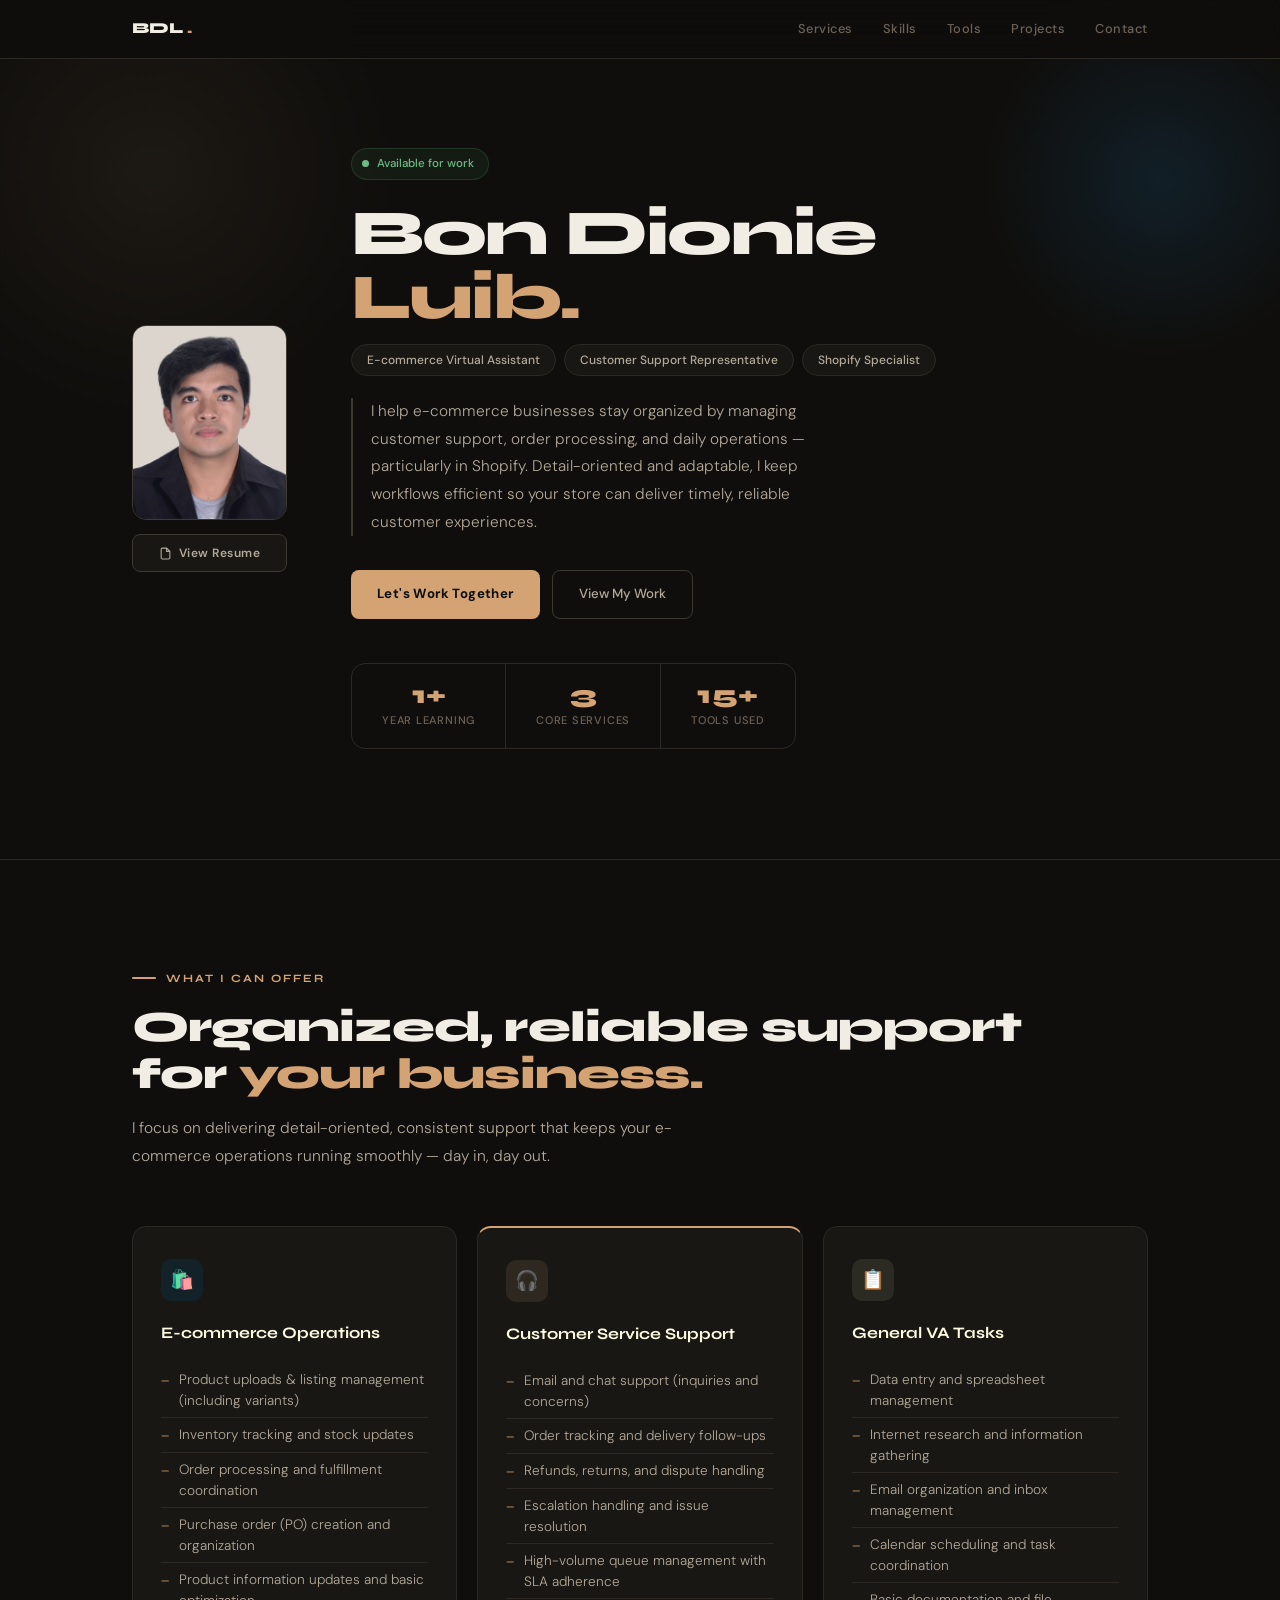
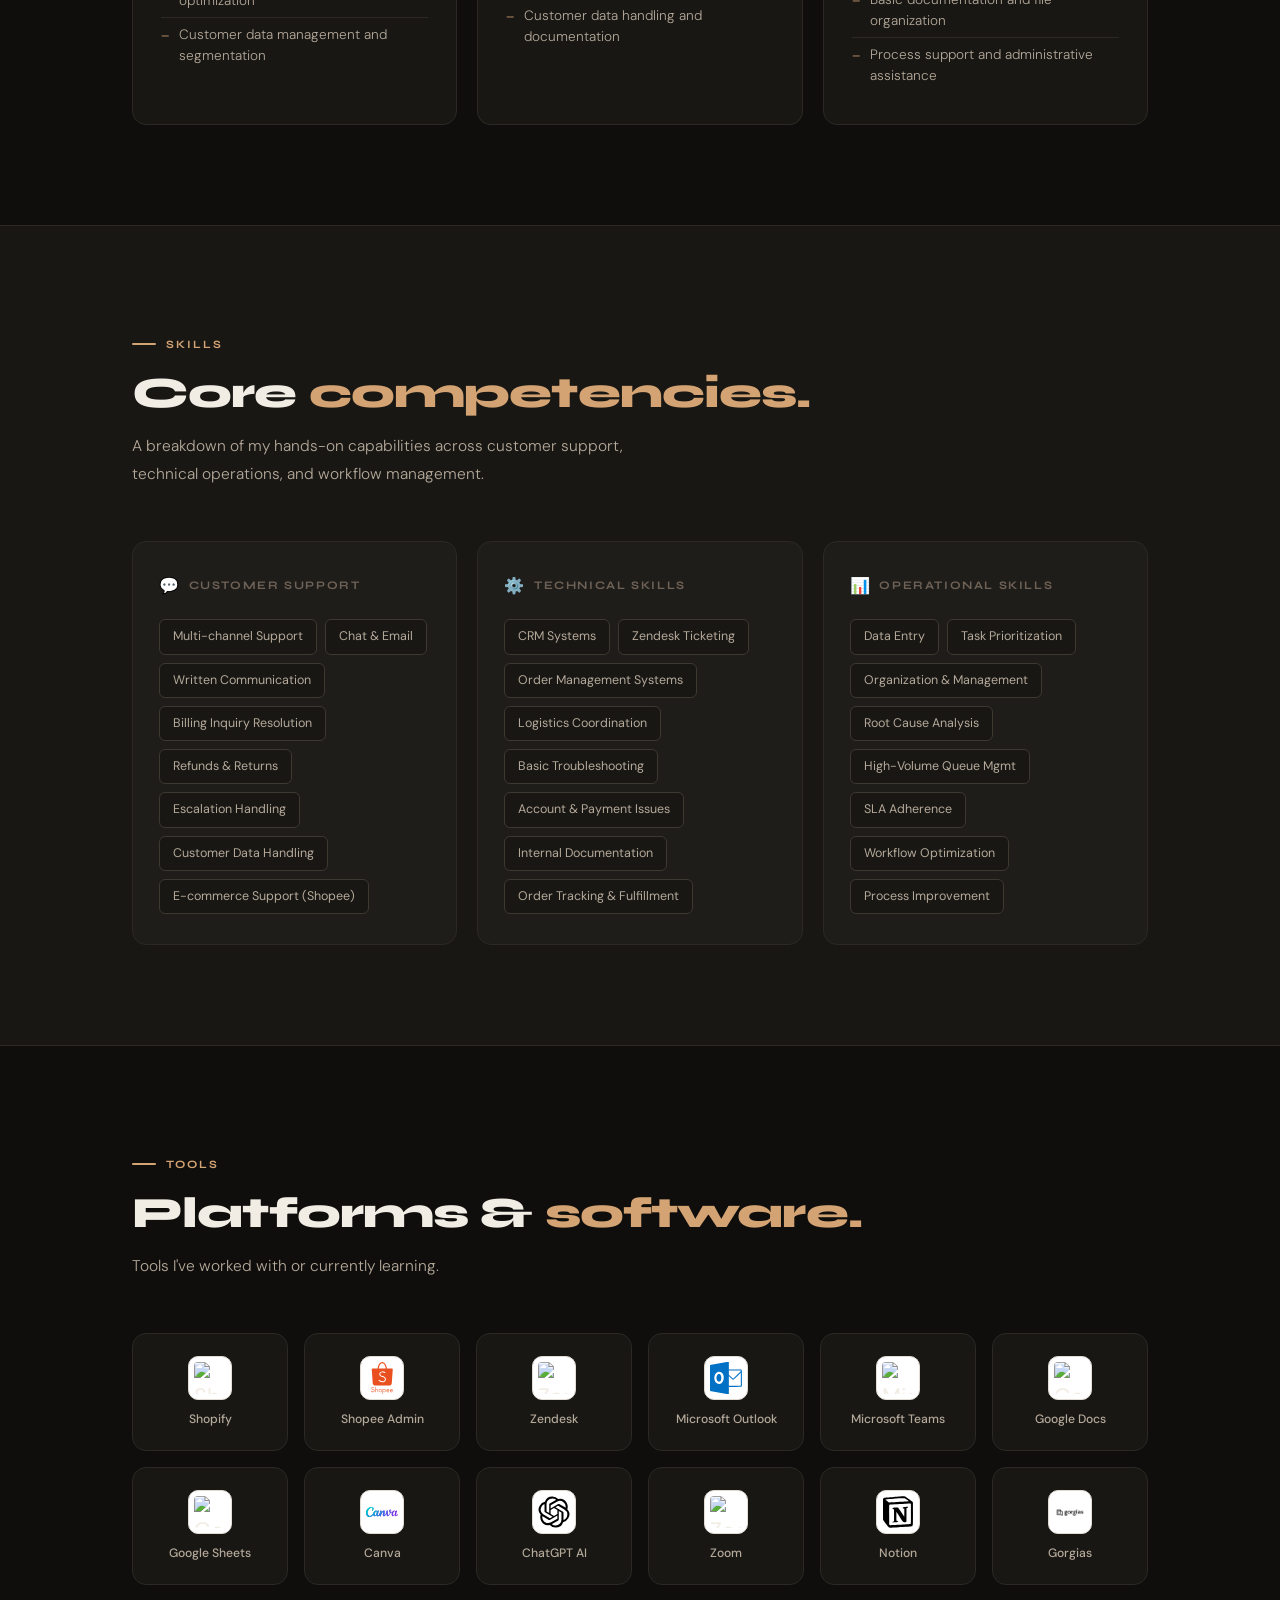
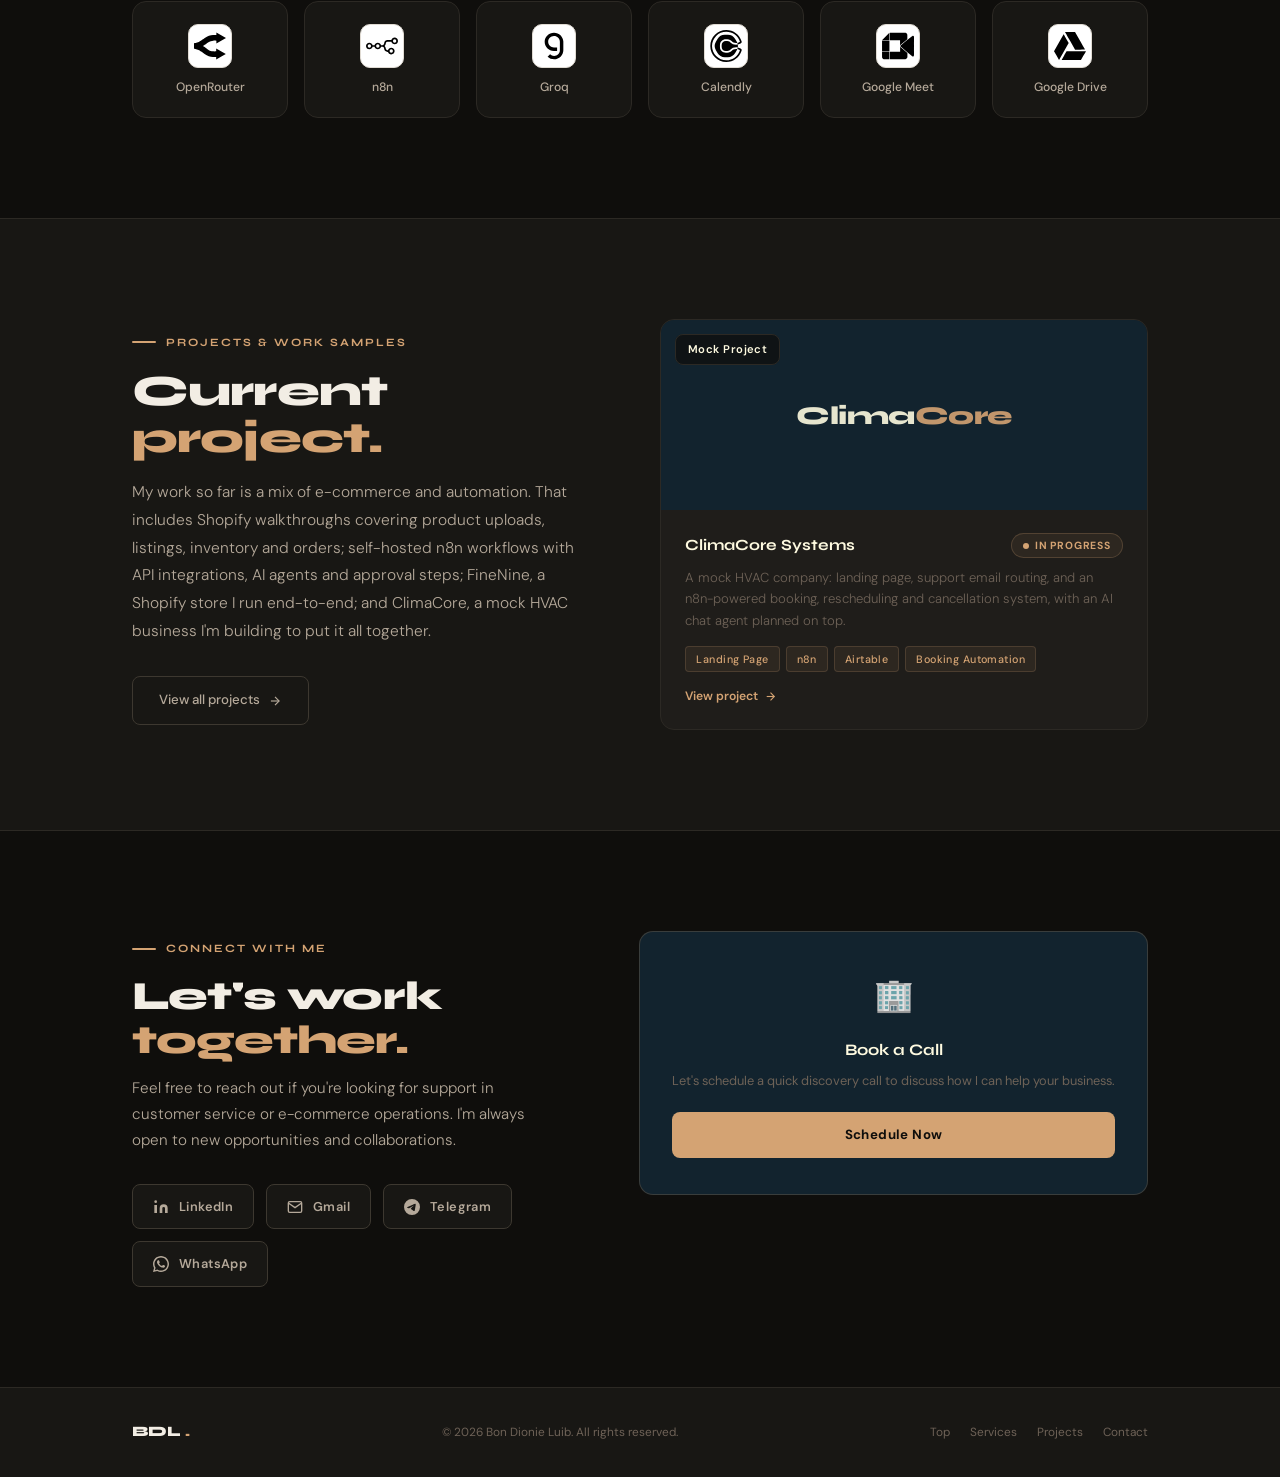
==== commit 31c9c6b2: "code changes" ====
--- a/index.html
+++ b/index.html
@@ -4,296 +4,21 @@
   <meta charset="UTF-8" />
   <meta name="viewport" content="width=device-width, initial-scale=1.0" />
   <title>Bon Dionie Luib | E-commerce VA & Customer Support</title>
-<<<<<<< HEAD
   <meta name="description" content="E-commerce virtual assistant, customer support representative and Shopify specialist. Shopify operations, customer support and n8n automation projects." />
   <link href="https://fonts.googleapis.com/css2?family=Syne:wght@400;600;700;800&family=DM+Sans:ital,opsz,wght@0,9..40,300;0,9..40,400;0,9..40,500;1,9..40,300&display=swap" rel="stylesheet" />
   <link rel="stylesheet" href="styles.css" />
-=======
-  <link href="https://fonts.googleapis.com/css2?family=Syne:wght@400;600;700;800&family=DM+Sans:ital,opsz,wght@0,9..40,300;0,9..40,400;0,9..40,500;1,9..40,300&display=swap" rel="stylesheet" />
-
-  <style>
-    :root {
-      --bg:         #0f0e0c;
-      --bg-2:       #181714;
-      --bg-3:       #1f1d1a;
-      --bg-navy:    #12232e;
-      --border:     #2c2924;
-      --border-mid: #3d3830;
-      --cream:      #FEFAE0;
-      --sand:       #FAEDCD;
-      --tan:        #D4A373;
-      --sage:       #CCD5AE;
-      --sage-light: #E9EDC9;
-      --text:       #f2ede4;
-      --text-mid:   #b5a99a;
-      --text-muted: #6e6257;
-      --radius:     14px;
-      --radius-sm:  8px;
-      --max-w:      1080px;
-    }
-
-    *, *::before, *::after { box-sizing: border-box; margin: 0; padding: 0; }
-    html { scroll-behavior: smooth; }
-    body {
-      background: var(--bg);
-      color: var(--text);
-      font-family: 'DM Sans', sans-serif;
-      font-size: 16px;
-      line-height: 1.7;
-      -webkit-font-smoothing: antialiased;
-    }
-    a { color: inherit; text-decoration: none; }
-    ul { list-style: none; }
-    img { display: block; max-width: 100%; }
-
-    .container { max-width: var(--max-w); margin: 0 auto; padding: 0 32px; }
-    section { padding: 100px 0; }
-
-    .section-eyebrow {
-      display: inline-flex; align-items: center; gap: 10px;
-      font-family: 'Syne', sans-serif; font-size: 0.7rem; font-weight: 700;
-      letter-spacing: 0.18em; text-transform: uppercase; color: var(--tan); margin-bottom: 16px;
-    }
-    .section-eyebrow::before {
-      content: ''; display: block; width: 24px; height: 2px;
-      background: var(--tan); border-radius: 2px;
-    }
-    .section-title {
-      font-family: 'Syne', sans-serif; font-size: clamp(1.8rem, 4vw, 2.7rem);
-      font-weight: 800; line-height: 1.1; letter-spacing: -0.02em; margin-bottom: 16px;
-    }
-    .section-desc { color: var(--text-mid); font-size: 0.97rem; font-weight: 300; max-width: 540px; line-height: 1.8; }
-    .heading-accent { color: var(--tan); }
-
-    .pill {
-      display: inline-block; background: rgba(212,163,115,0.1); color: var(--tan);
-      border: 1px solid rgba(212,163,115,0.22); border-radius: 999px; font-size: 0.7rem;
-      font-weight: 600; letter-spacing: 0.08em; text-transform: uppercase; padding: 4px 13px;
-    }
-
-    nav {
-      position: fixed; top: 0; left: 0; right: 0; z-index: 200;
-      background: rgba(15,14,12,0.85); backdrop-filter: blur(20px);
-      -webkit-backdrop-filter: blur(20px); border-bottom: 1px solid var(--border);
-    }
-    .nav-inner {
-      max-width: var(--max-w); margin: 0 auto; padding: 0 32px; height: 58px;
-      display: flex; align-items: center; justify-content: space-between;
-    }
-    .nav-logo { font-family: 'Syne', sans-serif; font-weight: 800; font-size: 0.95rem; letter-spacing: -0.01em; }
-    .nav-logo span { color: var(--tan); }
-    .nav-links { display: flex; gap: 30px; }
-    .nav-links a { font-size: 0.8rem; font-weight: 500; color: var(--text-muted); letter-spacing: 0.04em; transition: color 0.2s; }
-    .nav-links a:hover { color: var(--tan); }
-
-    #hero { padding-top: 148px; padding-bottom: 110px; position: relative; overflow: hidden; }
-    #hero::before {
-      content: ''; position: absolute; top: -80px; left: -100px; width: 500px; height: 500px;
-      background: radial-gradient(circle, rgba(212,163,115,0.07) 0%, transparent 70%); pointer-events: none;
-    }
-    #hero::after {
-      content: ''; position: absolute; top: 0; right: -60px; width: 360px; height: 360px;
-      background: radial-gradient(circle, rgba(18,35,46,0.8) 0%, transparent 70%); pointer-events: none;
-    }
-    .hero-inner { display: grid; grid-template-columns: auto 1fr; gap: 64px; align-items: center; position: relative; z-index: 1; }
-    .hero-photo-wrap { display: flex; flex-direction: column; align-items: center; gap: 14px; }
-    .hero-photo { width: 155px; height: 195px; border-radius: var(--radius); overflow: hidden; border: 1px solid var(--border-mid); background: var(--bg-2); position: relative; }
-    .hero-photo img { width: 100%; height: 100%; object-fit: cover; }
-    .photo-placeholder { width: 100%; height: 100%; display: flex; flex-direction: column; align-items: center; justify-content: center; gap: 10px; color: var(--text-muted); }
-    .photo-placeholder svg { width: 44px; height: 44px; opacity: 0.25; }
-    .photo-placeholder span { font-size: 0.65rem; letter-spacing: 0.1em; text-transform: uppercase; }
-    .resume-btn {
-      display: inline-flex; align-items: center; gap: 7px; background: var(--bg-2);
-      border: 1px solid var(--border-mid); border-radius: var(--radius-sm); padding: 8px 16px;
-      font-size: 0.75rem; font-weight: 600; color: var(--text-mid); letter-spacing: 0.04em;
-      transition: border-color 0.2s, color 0.2s; width: 100%; justify-content: center;
-    }
-    .resume-btn:hover { border-color: var(--tan); color: var(--tan); }
-    .resume-btn svg { width: 13px; height: 13px; }
-    .avail-badge {
-      display: inline-flex; align-items: center; gap: 8px; background: rgba(100,190,120,0.07);
-      border: 1px solid rgba(100,190,120,0.18); border-radius: 999px; padding: 5px 14px 5px 10px;
-      font-size: 0.72rem; color: #6bbd84; font-weight: 500; margin-bottom: 22px;
-    }
-    .avail-dot { width: 7px; height: 7px; background: #6bbd84; border-radius: 50%; animation: pulse 2.2s infinite; }
-    @keyframes pulse {
-      0%   { box-shadow: 0 0 0 0 rgba(107,189,132,0.7); }
-      70%  { box-shadow: 0 0 0 7px rgba(107,189,132,0); }
-      100% { box-shadow: 0 0 0 0 rgba(107,189,132,0); }
-    }
-    .hero-name { font-family: 'Syne', sans-serif; font-size: clamp(2.4rem, 5.5vw, 4rem); font-weight: 800; line-height: 1.0; letter-spacing: -0.03em; margin-bottom: 14px; }
-    .hero-name .surname { color: var(--tan); }
-    .hero-roles { display: flex; flex-wrap: wrap; gap: 8px; margin-bottom: 22px; }
-    .role-chip { font-size: 0.75rem; font-weight: 500; color: var(--text-mid); background: var(--bg-2); border: 1px solid var(--border); border-radius: 999px; padding: 5px 15px; }
-    .hero-bio { color: var(--text-mid); font-size: 0.96rem; font-weight: 300; max-width: 500px; margin-bottom: 34px; line-height: 1.8; border-left: 2px solid var(--border-mid); padding-left: 18px; }
-    .hero-cta { display: flex; gap: 12px; flex-wrap: wrap; }
-    .btn-primary { display: inline-flex; align-items: center; gap: 8px; background: var(--tan); color: #0f0e0c; font-size: 0.83rem; font-weight: 700; letter-spacing: 0.03em; padding: 12px 26px; border-radius: var(--radius-sm); transition: opacity 0.2s, transform 0.15s; }
-    .btn-primary:hover { opacity: 0.88; transform: translateY(-1px); }
-    .btn-outline { display: inline-flex; align-items: center; gap: 8px; background: transparent; color: var(--text-mid); font-size: 0.83rem; font-weight: 500; padding: 12px 26px; border-radius: var(--radius-sm); border: 1px solid var(--border-mid); transition: border-color 0.2s, color 0.2s; }
-    .btn-outline:hover { border-color: var(--tan); color: var(--tan); }
-    .hero-stats { display: flex; gap: 0; margin-top: 44px; border: 1px solid var(--border); border-radius: var(--radius); overflow: hidden; width: fit-content; }
-    .stat-item { padding: 18px 30px; border-right: 1px solid var(--border); text-align: center; }
-    .stat-item:last-child { border-right: none; }
-    .stat-num { font-family: 'Syne', sans-serif; font-size: 1.6rem; font-weight: 800; color: var(--tan); line-height: 1; }
-    .stat-label { font-size: 0.69rem; color: var(--text-muted); font-weight: 500; letter-spacing: 0.07em; text-transform: uppercase; margin-top: 4px; }
-
-    hr.divider { border: none; border-top: 1px solid var(--border); }
-
-    #offer { background: var(--bg); }
-    .offer-header { margin-bottom: 56px; }
-    .offer-grid { display: grid; grid-template-columns: repeat(3, 1fr); gap: 20px; }
-    .offer-card { background: var(--bg-2); border: 1px solid var(--border); border-radius: var(--radius); padding: 32px 28px; transition: border-color 0.25s, transform 0.25s; }
-    .offer-card:hover { border-color: var(--border-mid); transform: translateY(-3px); }
-    .offer-card:nth-child(2) { border-top: 2px solid var(--tan); }
-    .offer-icon { width: 42px; height: 42px; border-radius: 10px; display: flex; align-items: center; justify-content: center; font-size: 1.2rem; margin-bottom: 18px; }
-    .icon-blue  { background: rgba(18,35,46,0.8); }
-    .icon-tan   { background: rgba(212,163,115,0.12); }
-    .icon-sage  { background: rgba(204,213,174,0.1); }
-    .offer-card h3 { font-family: 'Syne', sans-serif; font-size: 1rem; font-weight: 700; margin-bottom: 16px; color: var(--cream); }
-    .offer-card ul li { font-size: 0.85rem; color: var(--text-mid); font-weight: 300; padding: 6px 0; border-bottom: 1px solid var(--border); display: flex; align-items: flex-start; gap: 10px; line-height: 1.55; }
-    .offer-card ul li:last-child { border-bottom: none; }
-    .offer-card ul li::before { content: '–'; color: var(--tan); flex-shrink: 0; margin-top: 1px; }
-
-    #skills { background: var(--bg-2); }
-    .skills-header { margin-bottom: 52px; }
-    .skills-grid { display: grid; grid-template-columns: repeat(3, 1fr); gap: 20px; }
-    .skills-card { background: var(--bg-3); border: 1px solid var(--border); border-radius: var(--radius); padding: 30px 26px; }
-    .skills-card-title { font-family: 'Syne', sans-serif; font-size: 0.72rem; font-weight: 700; letter-spacing: 0.14em; text-transform: uppercase; color: var(--text-muted); margin-bottom: 20px; display: flex; align-items: center; gap: 8px; }
-    .skills-card-title span { font-size: 1rem; }
-    .skill-tag-wrap { display: flex; flex-wrap: wrap; gap: 8px; }
-    .skill-tag { font-size: 0.78rem; font-weight: 400; color: var(--text-mid); background: var(--bg-2); border: 1px solid var(--border-mid); border-radius: 6px; padding: 6px 13px; transition: border-color 0.2s, color 0.2s; }
-    .skill-tag:hover { border-color: var(--tan); color: var(--tan); }
-    .skill-tag.empty { color: var(--text-muted); border-style: dashed; border-color: var(--border); cursor: default; opacity: 0.5; }
-    .skill-tag.empty:hover { border-color: var(--border); color: var(--text-muted); }
-
-    #tools { background: var(--bg); }
-    .tools-header { margin-bottom: 52px; }
-    .tools-grid { display: grid; grid-template-columns: repeat(auto-fill, minmax(150px, 1fr)); gap: 16px; }
-    .tool-card { background: var(--bg-2); border: 1px solid var(--border); border-radius: var(--radius); padding: 22px 18px; display: flex; flex-direction: column; align-items: center; gap: 12px; text-align: center; transition: border-color 0.2s, transform 0.2s; cursor: default; }
-    .tool-card:hover { border-color: var(--border-mid); transform: translateY(-2px); }
-    .tool-icon { width: 44px; height: 44px; border-radius: 10px; display: flex; align-items: center; justify-content: center; font-size: 1.4rem; background: var(--bg-3); border: 1px solid var(--border); overflow: hidden; padding: 6px; }
-    .tool-icon img { width: 100%; height: 100%; object-fit: contain; border-radius: 4px; }
-    .tool-name { font-size: 0.76rem; font-weight: 500; color: var(--text-mid); line-height: 1.3; }
-
-    #projects { background: var(--bg-2); }
-    .projects-header { margin-bottom: 52px; }
-    .projects-grid { display: grid; grid-template-columns: repeat(2, 1fr); gap: 20px; }
-    .project-card { background: var(--bg-3); border: 1px solid var(--border); border-radius: var(--radius); overflow: hidden; transition: border-color 0.25s, transform 0.25s; }
-    .project-card:hover { border-color: var(--border-mid); transform: translateY(-3px); }
-    .project-thumb { height: 170px; background: var(--bg-navy); display: flex; align-items: center; justify-content: center; position: relative; overflow: hidden; }
-    .project-thumb-icon { font-size: 3rem; opacity: 0.6; }
-    .project-thumb-label { position: absolute; top: 14px; left: 14px; background: rgba(15,14,12,0.7); backdrop-filter: blur(8px); border: 1px solid var(--border); border-radius: var(--radius-sm); font-size: 0.7rem; font-weight: 600; padding: 5px 12px; color: var(--cream); letter-spacing: 0.04em; }
-    .project-body { padding: 22px 24px; }
-    .project-body h3 { font-family: 'Syne', sans-serif; font-size: 0.97rem; font-weight: 700; color: var(--cream); margin-bottom: 8px; }
-    .project-body p { font-size: 0.82rem; color: var(--text-muted); font-weight: 300; line-height: 1.65; margin-bottom: 14px; }
-    .project-tags { display: flex; flex-wrap: wrap; gap: 6px; }
-    .project-tag { font-size: 0.67rem; font-weight: 500; color: var(--tan); background: rgba(212,163,115,0.08); border: 1px solid rgba(212,163,115,0.18); border-radius: 4px; padding: 3px 10px; letter-spacing: 0.04em; }
-    .project-link { display: inline-flex; align-items: center; gap: 6px; font-size: 0.76rem; font-weight: 600; color: var(--tan); margin-top: 14px; transition: opacity 0.2s; }
-    .project-link:hover { opacity: 0.75; }
-
-    .project-thumb-logo { width: 56px; height: 56px; border-radius: 12px; background: #fff; display: flex; align-items: center; justify-content: center; padding: 10px; }
-    .project-thumb-logo img { width: 100%; height: 100%; object-fit: contain; }
-
-    #store { background: var(--bg); }
-    .store-header { margin-bottom: 52px; }
-    .store-card {
-      background: var(--bg-2); border: 1px solid var(--border); border-radius: var(--radius);
-      overflow: hidden; display: grid; grid-template-columns: 1fr 1fr;
-    }
-    .store-visual {
-      background: var(--bg-navy); display: flex; flex-direction: column; align-items: center;
-      justify-content: center; gap: 14px; padding: 48px 32px; position: relative; overflow: hidden;
-    }
-    .store-visual::before {
-      content: ''; position: absolute; top: -40%; left: -20%; width: 260px; height: 260px;
-      background: radial-gradient(circle, rgba(212,163,115,0.1) 0%, transparent 70%); pointer-events: none;
-    }
-    .store-logo-badge {
-      width: 72px; height: 72px; border-radius: 16px; background: #fff; display: flex;
-      align-items: center; justify-content: center; padding: 14px; position: relative; z-index: 1;
-    }
-    .store-logo-badge img { width: 100%; height: 100%; object-fit: contain; }
-    .store-visual-name { font-family: 'Syne', sans-serif; font-size: 1.4rem; font-weight: 800; color: var(--cream); position: relative; z-index: 1; }
-    .store-visual-tag { font-size: 0.78rem; color: var(--text-mid); font-weight: 300; text-align: center; max-width: 260px; position: relative; z-index: 1; }
-    .store-lock-note {
-      display: inline-flex; align-items: center; gap: 7px; background: rgba(212,163,115,0.1);
-      border: 1px solid rgba(212,163,115,0.22); border-radius: 999px; padding: 5px 14px;
-      font-size: 0.7rem; color: var(--tan); font-weight: 600; letter-spacing: 0.03em; position: relative; z-index: 1;
-    }
-    .store-body { padding: 40px 40px; display: flex; flex-direction: column; justify-content: center; }
-    .store-body h3 { font-family: 'Syne', sans-serif; font-size: 1.15rem; font-weight: 700; color: var(--cream); margin-bottom: 12px; }
-    .store-body p { font-size: 0.86rem; color: var(--text-mid); font-weight: 300; line-height: 1.75; margin-bottom: 22px; }
-    .store-tags { display: flex; flex-wrap: wrap; gap: 6px; margin-bottom: 26px; }
-    .store-actions { display: flex; gap: 12px; flex-wrap: wrap; }
-
-    @media (max-width: 720px) {
-      .store-card { grid-template-columns: 1fr; }
-      .store-visual { padding: 36px 24px; }
-      .store-body { padding: 32px 28px; }
-    }
-
-    #connect { background: var(--bg); }
-    .connect-inner { display: grid; grid-template-columns: 1fr auto; gap: 60px; align-items: start; }
-    .connect-text h2 { font-family: 'Syne', sans-serif; font-size: clamp(1.8rem, 3.5vw, 2.5rem); font-weight: 800; line-height: 1.1; letter-spacing: -0.02em; margin-bottom: 14px; }
-    .connect-text p { color: var(--text-mid); font-size: 0.95rem; font-weight: 300; max-width: 420px; margin-bottom: 30px; }
-    .contact-links { display: flex; flex-wrap: wrap; gap: 12px; }
-    .contact-btn { display: inline-flex; align-items: center; gap: 10px; background: var(--bg-2); border: 1px solid var(--border-mid); border-radius: var(--radius-sm); padding: 11px 20px; font-size: 0.8rem; font-weight: 600; color: var(--text-mid); letter-spacing: 0.03em; transition: border-color 0.2s, color 0.2s, background 0.2s; }
-    .contact-btn:hover { border-color: var(--tan); color: var(--tan); background: rgba(212,163,115,0.05); }
-    .contact-btn svg { width: 16px; height: 16px; flex-shrink: 0; }
-    .cta-box { background: var(--bg-navy); border: 1px solid rgba(212,163,115,0.2); border-radius: var(--radius); padding: 36px 32px; text-align: center; min-width: 260px; }
-    .cta-box .emoji { font-size: 2rem; margin-bottom: 14px; }
-    .cta-box h4 { font-family: 'Syne', sans-serif; font-size: 1rem; font-weight: 700; margin-bottom: 8px; color: var(--cream); }
-    .cta-box p { font-size: 0.8rem; color: var(--text-muted); margin-bottom: 20px; line-height: 1.6; }
-
-    footer { background: var(--bg-2); border-top: 1px solid var(--border); padding: 32px 0; }
-    .footer-inner { max-width: var(--max-w); margin: 0 auto; padding: 0 32px; display: flex; align-items: center; justify-content: space-between; flex-wrap: wrap; gap: 12px; }
-    .footer-logo { font-family: 'Syne', sans-serif; font-weight: 800; font-size: 0.9rem; }
-    .footer-logo span { color: var(--tan); }
-    .footer-copy { font-size: 0.74rem; color: var(--text-muted); }
-    .footer-links { display: flex; gap: 20px; }
-    .footer-links a { font-size: 0.74rem; color: var(--text-muted); transition: color 0.2s; }
-    .footer-links a:hover { color: var(--tan); }
-
-    @media (max-width: 860px) {
-      .hero-inner { grid-template-columns: 1fr; gap: 36px; }
-      .hero-photo-wrap { flex-direction: row; align-items: flex-end; gap: 16px; }
-      .hero-photo { width: 110px; height: 140px; }
-      .resume-btn { width: auto; }
-      .offer-grid, .skills-grid { grid-template-columns: 1fr; }
-      .projects-grid { grid-template-columns: 1fr; }
-      .connect-inner { grid-template-columns: 1fr; }
-    }
-    @media (max-width: 600px) {
-      .container { padding: 0 18px; }
-      section { padding: 70px 0; }
-      .nav-links { display: none; }
-      .hero-stats { flex-direction: column; width: 100%; }
-      .stat-item { border-right: none; border-bottom: 1px solid var(--border); }
-      .stat-item:last-child { border-bottom: none; }
-    }
-  </style>
->>>>>>> 1910dfab14f70ffd438e8c38c4fdec982fd01d35
 </head>
 <body>
 
   <!-- ══ NAV ══ -->
   <nav>
     <div class="nav-inner">
-<<<<<<< HEAD
       <a href="#hero" class="nav-logo">BDL <span>.</span></a>
-=======
-      <div class="nav-logo">BDL <span>.</span></div>
->>>>>>> 1910dfab14f70ffd438e8c38c4fdec982fd01d35
       <div class="nav-links">
         <a href="#offer">Services</a>
         <a href="#skills">Skills</a>
         <a href="#tools">Tools</a>
         <a href="#projects">Projects</a>
-<<<<<<< HEAD
-=======
-        <a href="#automation">Automation</a>
-        <a href="#store">Store</a>
->>>>>>> 1910dfab14f70ffd438e8c38c4fdec982fd01d35
         <a href="#connect">Contact</a>
       </div>
     </div>
@@ -305,22 +30,9 @@
       <div class="hero-inner">
         <div class="hero-photo-wrap">
           <div class="hero-photo">
-<<<<<<< HEAD
             <img src="assets/profileimg/bon_profile_photo_grey.jpg" alt="Bon Dionie Luib" />
           </div>
           <a href="https://drive.google.com/file/d/1orsD3d_-xPIOeZKfNbFX2Cq41ctTac8B/view?usp=sharing" class="resume-btn" target="_blank" rel="noopener">
-=======
-              <img src="./bon_profile_photo_grey.jpg" alt="Bon Dionie Luib" />
-            <div class="photo-placeholder">
-              <svg viewBox="0 0 24 24" fill="none" stroke="currentColor" stroke-width="1.2">
-                <circle cx="12" cy="8" r="4"/>
-                <path d="M4 20c0-4 3.6-7 8-7s8 3 8 7"/>
-              </svg>
-              <span>Your Photo</span>
-            </div>
-          </div>
-          <a href="https://drive.google.com/file/d/1orsD3d_-xPIOeZKfNbFX2Cq41ctTac8B/view?usp=sharing" class="resume-btn" target="_blank">
->>>>>>> 1910dfab14f70ffd438e8c38c4fdec982fd01d35
             <svg viewBox="0 0 24 24" fill="none" stroke="currentColor" stroke-width="2">
               <path d="M14 2H6a2 2 0 00-2 2v16a2 2 0 002 2h12a2 2 0 002-2V8z"/>
               <polyline points="14 2 14 8 20 8"/>
@@ -351,11 +63,7 @@
           </p>
           <div class="hero-cta">
             <a href="#connect" class="btn-primary">Let's Work Together</a>
-<<<<<<< HEAD
             <a href="projects.html" class="btn-outline">View My Work</a>
-=======
-            <a href="https://linktr.ee/bonnieeebon" class="btn-outline" target="_blank">View My Work</a>
->>>>>>> 1910dfab14f70ffd438e8c38c4fdec982fd01d35
           </div>
           <div class="hero-stats">
             <div class="stat-item">
@@ -367,11 +75,7 @@
               <div class="stat-label">Core Services</div>
             </div>
             <div class="stat-item">
-<<<<<<< HEAD
               <div class="stat-num">15+</div>
-=======
-              <div class="stat-num">10+</div>
->>>>>>> 1910dfab14f70ffd438e8c38c4fdec982fd01d35
               <div class="stat-label">Tools Used</div>
             </div>
           </div>
@@ -496,7 +200,6 @@
         <p class="section-desc">Tools I've worked with or currently learning.</p>
       </div>
       <div class="tools-grid">
-<<<<<<< HEAD
         <div class="tool-card"><div class="tool-icon"><img src="https://cdn.worldvectorlogo.com/logos/shopify.svg" alt="Shopify" /></div><div class="tool-name">Shopify</div></div>
         <div class="tool-card"><div class="tool-icon"><img src="assets/toolsimg/shopee-1.svg" alt="Shopee" /></div><div class="tool-name">Shopee Admin</div></div>
         <div class="tool-card"><div class="tool-icon"><img src="https://cdn.worldvectorlogo.com/logos/zendesk-1.svg" alt="Zendesk" /></div><div class="tool-name">Zendesk</div></div>
@@ -515,123 +218,12 @@
         <div class="tool-card"><div class="tool-icon"><img src="assets/toolsimg/calendly.svg" alt="Calendly" /></div><div class="tool-name">Calendly</div></div>
         <div class="tool-card"><div class="tool-icon"><img src="assets/toolsimg/googlemeet.svg" alt="Google Meet" /></div><div class="tool-name">Google Meet</div></div>
         <div class="tool-card"><div class="tool-icon"><img src="assets/toolsimg/googledrive.svg" alt="Google Drive" /></div><div class="tool-name">Google Drive</div></div>
-=======
-        <div class="tool-card">
-          <div class="tool-icon" style="background:#fff; border-color:#e0dbd3; padding:5px;">
-            <img src="https://cdn.worldvectorlogo.com/logos/shopify.svg" alt="Shopify" />
-          </div>
-          <div class="tool-name">Shopify</div>
-        </div>
-        <div class="tool-card">
-          <div class="tool-icon" style="background:#fff; border-color:#e0dbd3; padding:5px;">
-            <img src="./shopee-1.svg" alt="Shopee" />
-          </div>
-          <div class="tool-name">Shopee Admin</div>
-        </div>
-        <div class="tool-card">
-          <div class="tool-icon" style="background:#fff; border-color:#e0dbd3; padding:5px;">
-            <img src="https://cdn.worldvectorlogo.com/logos/zendesk-1.svg" alt="Zendesk" />
-          </div>
-          <div class="tool-name">Zendesk</div>
-        </div>
-        <div class="tool-card">
-          <div class="tool-icon" style="background:#fff; border-color:#e0dbd3; padding:5px;">
-            <img src="./microsoft-outlook-2013-logo.svg" alt="Microsoft Outlook" />
-          </div>
-          <div class="tool-name">Microsoft Outlook</div>
-        </div>
-        <div class="tool-card">
-          <div class="tool-icon" style="background:#fff; border-color:#e0dbd3; padding:5px;">
-            <img src="https://cdn.worldvectorlogo.com/logos/microsoft-teams-1.svg" alt="Microsoft Teams" />
-          </div>
-          <div class="tool-name">Microsoft Teams</div>
-        </div>
-        <div class="tool-card">
-          <div class="tool-icon" style="background:#fff; border-color:#e0dbd3; padding:5px;">
-            <img src="https://cdn.worldvectorlogo.com/logos/google-docs-icon-2.svg" alt="Google Docs" />
-          </div>
-          <div class="tool-name">Google Docs</div>
-        </div>
-        <div class="tool-card">
-          <div class="tool-icon" style="background:#fff; border-color:#e0dbd3; padding:5px;">
-            <img src="https://cdn.worldvectorlogo.com/logos/google-sheets-logo-icon.svg" alt="Google Sheets" />
-          </div>
-          <div class="tool-name">Google Sheets</div>
-        </div>
-        <div class="tool-card">
-          <div class="tool-icon" style="background:#fff; border-color:#e0dbd3; padding:5px;">
-            <img src="./canva-wordmark-2.svg" alt="Canva" />
-          </div>
-          <div class="tool-name">Canva</div>
-        </div>
-        <div class="tool-card">
-          <div class="tool-icon" style="background:#fff; border-color:#e0dbd3; padding:5px;">
-            <img src="./chatgpt-6.svg" alt="ChatGPT" />
-          </div>
-          <div class="tool-name">ChatGPT AI</div>
-        </div>
-        <div class="tool-card">
-          <div class="tool-icon" style="background:#fff; border-color:#e0dbd3; padding:5px;">
-            <img src="https://cdn.worldvectorlogo.com/logos/zoom-app.svg" alt="Zoom" />
-          </div>
-          <div class="tool-name">Zoom</div>
-        </div>
-        <div class="tool-card">
-          <div class="tool-icon" style="background:#fff; border-color:#e0dbd3; padding:5px;">
-            <img src="./notion-2.svg" alt="Notion" />
-          </div>
-          <div class="tool-name">Notion</div>
-        </div>
-        <div class="tool-card">
-          <div class="tool-icon" style="background:#fff; border-color:#e0dbd3; padding:5px;">
-            <img src="./62b32181b223544c209f5e97.png" alt="Gorgias" />
-          </div>
-          <div class="tool-name">Gorgias</div>
-        </div>
-        <div class="tool-card">
-          <div class="tool-icon" style="background:#fff; border-color:#e0dbd3; padding:5px;">
-            <img src="./openrouter.svg" alt="OpenRouter" />
-          </div>
-          <div class="tool-name">OpenRouter</div>
-        </div>
-        <div class="tool-card">
-          <div class="tool-icon" style="background:#fff; border-color:#e0dbd3; padding:5px;">
-            <img src="./n8n.svg" alt="n8n" />
-          </div>
-          <div class="tool-name">n8n</div>
-        </div>
-        <div class="tool-card">
-          <div class="tool-icon" style="background:#fff; border-color:#e0dbd3; padding:5px;">
-            <img src="./groq.svg" alt="Groq" />
-          </div>
-          <div class="tool-name">Groq</div>
-        </div>
-        <div class="tool-card">
-          <div class="tool-icon" style="background:#fff; border-color:#e0dbd3; padding:5px;">
-            <img src="./calendly.svg" alt="Calendly" />
-          </div>
-          <div class="tool-name">Calendly</div>
-        </div>
-        <div class="tool-card">
-          <div class="tool-icon" style="background:#fff; border-color:#e0dbd3; padding:5px;">
-            <img src="./googlemeet.svg" alt="Google Meet" />
-          </div>
-          <div class="tool-name">Google Meet</div>
-        </div>
-        <div class="tool-card">
-          <div class="tool-icon" style="background:#fff; border-color:#e0dbd3; padding:5px;">
-            <img src="./googledrive.svg" alt="Google Drive" />
-          </div>
-          <div class="tool-name">Google Drive</div>
-        </div>
->>>>>>> 1910dfab14f70ffd438e8c38c4fdec982fd01d35
-      </div>
-    </div>
-  </section>
-
-  <hr class="divider" />
-
-<<<<<<< HEAD
+      </div>
+    </div>
+  </section>
+
+  <hr class="divider" />
+
   <!-- ══ CURRENT PROJECT ══ -->
   <section id="projects">
     <div class="container">
@@ -675,239 +267,6 @@
             </a>
           </div>
         </div>
-=======
-  <!-- ══ PROJECTS ══ -->
-  <section id="projects">
-    <div class="container">
-      <div class="projects-header">
-        <div class="section-eyebrow">Projects &amp; Work Samples</div>
-        <h2 class="section-title">Hands-on <span class="heading-accent">demos.</span></h2>
-        <p class="section-desc">This section highlights my ongoing work in Shopify store management — practicing key operational tasks such as product uploads, listing optimization, inventory management, and more.</p>
-      </div>
-      <div class="projects-grid">
-        <div class="project-card">
-          <div class="project-thumb">
-            <div class="project-thumb-icon">🛒</div>
-            <div class="project-thumb-label">Shopify Product Listing Demo</div>
-          </div>
-          <div class="project-body">
-            <h3>Shopify Product Listing Demo</h3>
-            <p>Demonstrates my ability to upload and organize product listings in Shopify, including variants, descriptions, and basic SEO optimization.</p>
-            <div class="project-tags">
-              <span class="project-tag">Shopify</span>
-              <span class="project-tag">Product Listing</span>
-              <span class="project-tag">Inventory</span>
-            </div>
-            <a href="https://www.notion.so/Shopify-Product-Listing-Demo-31e51b3a9e2280059d68d53b6122286f?source=copy_link" class="project-link">
-              View Demo
-              <svg viewBox="0 0 24 24" fill="none" stroke="currentColor" stroke-width="2" width="13" height="13"><path d="M18 13v6a2 2 0 01-2 2H5a2 2 0 01-2-2V8a2 2 0 012-2h6"/><polyline points="15 3 21 3 21 9"/><line x1="10" y1="14" x2="21" y2="3"/></svg>
-            </a>
-          </div>
-        </div>
-        <div class="project-card">
-          <div class="project-thumb">
-            <div class="project-thumb-icon">📦</div>
-            <div class="project-thumb-label">Store Management Demo</div>
-          </div>
-          <div class="project-body">
-            <h3>Store Management Demo</h3>
-            <p>A walkthrough of daily store operations including order processing, fulfillment coordination, inventory updates, and purchase order creation.</p>
-            <div class="project-tags">
-              <span class="project-tag">Shopify</span>
-              <span class="project-tag">Order Processing</span>
-              <span class="project-tag">Operations</span>
-            </div>
-            <a href="https://www.notion.so/Shopify-Store-Operations-Demo-31f51b3a9e2280368b6fe1f8407c3c40?source=copy_link" class="project-link">
-              View Demo
-              <svg viewBox="0 0 24 24" fill="none" stroke="currentColor" stroke-width="2" width="13" height="13"><path d="M18 13v6a2 2 0 01-2 2H5a2 2 0 01-2-2V8a2 2 0 012-2h6"/><polyline points="15 3 21 3 21 9"/><line x1="10" y1="14" x2="21" y2="3"/></svg>
-            </a>
-          </div>
-        </div>
-        <div class="project-card">
-          <div class="project-thumb">
-            <div class="project-thumb-icon">🏪</div>
-            <div class="project-thumb-label">Shopify Store Demonstration</div>
-          </div>
-          <div class="project-body">
-            <h3>Shopify Store Demonstration</h3>
-            <p>End-to-end store setup demonstration covering theme configuration, product segmentation, and customer profile management.</p>
-            <div class="project-tags">
-              <span class="project-tag">Shopify</span>
-              <span class="project-tag">Store Setup</span>
-              <span class="project-tag">CRM</span>
-            </div>
-            <a href="https://www.notion.so/Shopify-Store-Demonstration-33151b3a9e2280c7928add0d9a842cef?source=copy_link" class="project-link">
-              View Demo
-              <svg viewBox="0 0 24 24" fill="none" stroke="currentColor" stroke-width="2" width="13" height="13"><path d="M18 13v6a2 2 0 01-2 2H5a2 2 0 01-2-2V8a2 2 0 012-2h6"/><polyline points="15 3 21 3 21 9"/><line x1="10" y1="14" x2="21" y2="3"/></svg>
-            </a>
-          </div>
-        </div>
-        <div class="project-card">
-          <div class="project-thumb">
-            <div class="project-thumb-icon">🔴</div>
-            <div class="project-thumb-label">Shopify Live Store Demo</div>
-          </div>
-          <div class="project-body">
-            <h3>Shopify Live Store Demo</h3>
-            <p>A live walkthrough of a working Shopify store, showcasing real-time operations, customer data handling, and backend workflow management.</p>
-            <div class="project-tags">
-              <span class="project-tag">Shopify</span>
-              <span class="project-tag">Live Demo</span>
-              <span class="project-tag">Operations</span>
-            </div>
-            <a href="https://www.notion.so/Shopify-Live-Store-Demo-33d51b3a9e22800c865ad8110563a1df?source=copy_link" class="project-link">
-              View Demo
-              <svg viewBox="0 0 24 24" fill="none" stroke="currentColor" stroke-width="2" width="13" height="13"><path d="M18 13v6a2 2 0 01-2 2H5a2 2 0 01-2-2V8a2 2 0 012-2h6"/><polyline points="15 3 21 3 21 9"/><line x1="10" y1="14" x2="21" y2="3"/></svg>
-            </a>
-          </div>
-        </div>
-      </div>
-    </div>
-  </section>
-
-  <hr class="divider" />
-
-  <!-- ══ AUTOMATED WORKFLOWS ══ -->
-  <section id="automation">
-    <div class="container">
-      <div class="projects-header">
-        <div class="section-eyebrow">Automation Projects</div>
-        <h2 class="section-title">Automated <span class="heading-accent">workflows.</span></h2>
-        <p class="section-desc">Self-hosted n8n workflows I've designed and shipped — built end-to-end with API integrations, AI agents, and human-in-the-loop approvals. Full documentation and sanitized exports are on GitHub.</p>
-      </div>
-      <div class="projects-grid">
-        <div class="project-card">
-          <div class="project-thumb">
-            <div class="project-thumb-logo">
-              <img src="https://cdn.simpleicons.org/n8n" alt="n8n" />
-            </div>
-            <div class="project-thumb-label">n8n Workflow</div>
-          </div>
-          <div class="project-body">
-            <h3>AI Real Estate Lead Qualifier</h3>
-            <p>Qualifies inbound real estate leads automatically by pulling live property data through the Rentcast API, scoring each lead's fit, and notifying agents by Gmail — with every result logged to Google Sheets for tracking.</p>
-            <div class="project-tags">
-              <span class="project-tag">n8n</span>
-              <span class="project-tag">Rentcast API</span>
-              <span class="project-tag">Gmail</span>
-              <span class="project-tag">Google Sheets</span>
-            </div>
-            <a href="https://github.com/bondionieluib-tech/ai-lead-qualifier" class="project-link">
-              View on GitHub
-              <svg viewBox="0 0 24 24" fill="none" stroke="currentColor" stroke-width="2" width="13" height="13"><path d="M18 13v6a2 2 0 01-2 2H5a2 2 0 01-2-2V8a2 2 0 012-2h6"/><polyline points="15 3 21 3 21 9"/><line x1="10" y1="14" x2="21" y2="3"/></svg>
-            </a>
-          </div>
-        </div>
-        <div class="project-card">
-          <div class="project-thumb">
-            <div class="project-thumb-logo">
-              <img src="https://cdn.simpleicons.org/n8n" alt="n8n" />
-            </div>
-            <div class="project-thumb-label">n8n Workflow</div>
-          </div>
-          <div class="project-body">
-            <h3>Interview Manager (AI Applicant Qualifier)</h3>
-            <p>Scores incoming job applicants automatically, routes borderline candidates for human approval via Gmail's sendAndWait, and schedules interviews through Google Meet — turning a manual hiring bottleneck into a self-running pipeline.</p>
-            <div class="project-tags">
-              <span class="project-tag">n8n</span>
-              <span class="project-tag">Gmail sendAndWait</span>
-              <span class="project-tag">Google Meet</span>
-              <span class="project-tag">Google Sheets</span>
-            </div>
-            <a href="https://github.com/bondionieluib-tech/ai-applicant-interview-manager" class="project-link">
-              View on GitHub
-              <svg viewBox="0 0 24 24" fill="none" stroke="currentColor" stroke-width="2" width="13" height="13"><path d="M18 13v6a2 2 0 01-2 2H5a2 2 0 01-2-2V8a2 2 0 012-2h6"/><polyline points="15 3 21 3 21 9"/><line x1="10" y1="14" x2="21" y2="3"/></svg>
-            </a>
-          </div>
-        </div>
-        <div class="project-card">
-          <div class="project-thumb">
-            <div class="project-thumb-logo">
-              <img src="https://cdn.simpleicons.org/n8n" alt="n8n" />
-            </div>
-            <div class="project-thumb-label">n8n Workflow</div>
-          </div>
-          <div class="project-body">
-            <h3>Automated Dental Appointment Setting</h3>
-            <p>A Dental clinic appointment automation using n8n. Manages new, reschedule, and cancel flows via Google Forms. Automatically detects patient type, sends personalized emails, updates Airtable records, and notifies staff via Telegram. Includes email/phone verification and data backup.</p>
-            <div class="project-tags">
-              <span class="project-tag">n8n</span>
-              <span class="project-tag">Airtable</span>
-              <span class="project-tag">Google Forms</span>
-              <span class="project-tag">Google Sheets</span>
-              <span class="project-tag">Webhooks</span>
-            </div>
-            <a href="https://github.com/bondionieluib-tech/dental-appointment-flow" class="project-link">
-              View on GitHub
-              <svg viewBox="0 0 24 24" fill="none" stroke="currentColor" stroke-width="2" width="13" height="13"><path d="M18 13v6a2 2 0 01-2 2H5a2 2 0 01-2-2V8a2 2 0 012-2h6"/><polyline points="15 3 21 3 21 9"/><line x1="10" y1="14" x2="21" y2="3"/></svg>
-            </a>
-          </div>
-        </div>
-        <div class="project-card">
-          <div class="project-thumb">
-            <div class="project-thumb-logo">
-              <img src="https://cdn.simpleicons.org/n8n" alt="n8n" />
-            </div>
-            <div class="project-thumb-label">n8n Workflow</div>
-          </div>
-          <div class="project-body">
-            <h3>Amazon Product Research</h3>
-            <p>Automated Amazon product research pipeline (n8n + SerpAPI + Google Sheets + Groq/Llama) that scores competition level and sends AI-generated buy/pass recommendations to Telegram.</p>
-            <div class="project-tags">
-              <span class="project-tag">n8n</span>
-              <span class="project-tag">HTTP Request</span>
-              <span class="project-tag">SerpAPI</span>
-              <span class="project-tag">Google Sheets</span>
-              <span class="project-tag">Telegram</span>
-            </div>
-            <a href="https://github.com/bondionieluib-tech/amazon-product-research" class="project-link">
-              View on GitHub
-              <svg viewBox="0 0 24 24" fill="none" stroke="currentColor" stroke-width="2" width="13" height="13"><path d="M18 13v6a2 2 0 01-2 2H5a2 2 0 01-2-2V8a2 2 0 012-2h6"/><polyline points="15 3 21 3 21 9"/><line x1="10" y1="14" x2="21" y2="3"/></svg>
-            </a>
-          </div>
-        </div>
-      </div>
-    </div>
-  </section>
-
-  <hr class="divider" />
-
-  <!-- ══ WAZY STORE ══ -->
-  <section id="store">
-    <div class="container">
-      <div class="store-header">
-        <div class="section-eyebrow">Live Store</div>
-        <h2 class="section-title">The <span class="heading-accent">FineNine</span> store.</h2>
-        <p class="section-desc">A women's vintage &amp; modern apparel Shopify store I run end-to-end — product listings, inventory, and customer support. It's password-protected while I'm iterating, so recruiters and clients can request a look inside.</p>
-      </div>
-      <div class="store-card">
-        <div class="store-visual">
-          <div class="store-lock-note">
-            <svg viewBox="0 0 24 24" width="12" height="12" fill="none" stroke="currentColor" stroke-width="2"><rect x="3" y="11" width="18" height="11" rx="2"/><path d="M7 11V7a5 5 0 0110 0v4"/></svg>
-            Password Protected
-          </div>
-          <div class="store-logo-badge">
-            <img src="https://cdn.worldvectorlogo.com/logos/shopify.svg" alt="FineNine" />
-          </div>
-          <div class="store-visual-name">FineNine</div>
-          <div class="store-visual-tag">Women's vintage &amp; modern apparel, built and run on Shopify.</div>
-        </div>
-        <div class="store-body">
-          <h3>FineNine — Women's Fashion, Shopify</h3>
-          <p>I manage this store's full storefront and back-office operations: product uploads and variants, inventory tracking, order fulfillment, and customer support. It's a live, working example of the same Shopify skills I bring to client stores — not a demo environment.</p>
-          <div class="store-tags">
-            <span class="project-tag">Shopify</span>
-            <span class="project-tag">Product Listing</span>
-            <span class="project-tag">Inventory Mgmt</span>
-            <span class="project-tag">Order Fulfillment</span>
-          </div>
-          <div class="store-actions">
-            <!-- TODO: replace # with the live Wazy store URL -->
-            <a href="https://finenine-2.myshopify.com" class="btn-primary" target="_blank">Visit Store</a>
-            <a href="mailto:bondionieluib@gmail.com?subject=FineNine%20Store%20Password%20Request&body=Hi%20Bon%2C%0A%0ACould%20I%20get%20the%20store%20password%20for%20FineNine%3F%0A%0AThanks!" class="btn-outline">Request Store Password</a>
-          </div>
-        </div>
->>>>>>> 1910dfab14f70ffd438e8c38c4fdec982fd01d35
       </div>
     </div>
   </section>
@@ -923,11 +282,7 @@
           <h2>Let's work<br><span class="heading-accent">together.</span></h2>
           <p>Feel free to reach out if you're looking for support in customer service or e-commerce operations. I'm always open to new opportunities and collaborations.</p>
           <div class="contact-links">
-<<<<<<< HEAD
             <a href="https://www.linkedin.com/in/bondionie-luib" target="_blank" rel="noopener" class="contact-btn">
-=======
-            <a href="www.linkedin.com/in/bondionie-luib" target="_blank" class="contact-btn">
->>>>>>> 1910dfab14f70ffd438e8c38c4fdec982fd01d35
               <svg viewBox="0 0 24 24" fill="currentColor">
                 <path d="M16 8a6 6 0 016 6v7h-4v-7a2 2 0 00-2-2 2 2 0 00-2 2v7h-4v-7a6 6 0 016-6z"/><rect x="2" y="9" width="4" height="12"/><circle cx="4" cy="4" r="2"/>
               </svg>
@@ -939,21 +294,13 @@
               </svg>
               Gmail
             </a>
-<<<<<<< HEAD
             <a href="https://t.me/bon_luib" target="_blank" rel="noopener" class="contact-btn">
-=======
-            <a href="https://t.me/bon_luib" target="_blank" class="contact-btn">
->>>>>>> 1910dfab14f70ffd438e8c38c4fdec982fd01d35
               <svg viewBox="0 0 24 24" fill="currentColor">
                 <path d="M11.944 0A12 12 0 000 12a12 12 0 0012 12 12 12 0 0012-12A12 12 0 0012 0a12 12 0 00-.056 0zm4.962 7.224c.1-.002.321.023.465.14a.506.506 0 01.171.325c.016.093.036.306.02.472-.18 1.898-.962 6.502-1.36 8.627-.168.9-.499 1.201-.82 1.23-.696.065-1.225-.46-1.9-.902-1.056-.693-1.653-1.124-2.678-1.8-1.185-.78-.417-1.21.258-1.91.177-.184 3.247-2.977 3.307-3.23.007-.032.014-.15-.056-.212s-.174-.041-.249-.024c-.106.024-1.793 1.14-5.061 3.345-.48.33-.913.49-1.302.48-.428-.008-1.252-.241-1.865-.44-.752-.245-1.349-.374-1.297-.789.027-.216.325-.437.893-.663 3.498-1.524 5.83-2.529 6.998-3.014 3.332-1.386 4.025-1.627 4.476-1.635z"/>
               </svg>
               Telegram
             </a>
-<<<<<<< HEAD
             <a href="https://wa.me/639557933515" target="_blank" rel="noopener" class="contact-btn">
-=======
-            <a href="https://wa.me/09557933515" target="_blank" class="contact-btn">
->>>>>>> 1910dfab14f70ffd438e8c38c4fdec982fd01d35
               <svg viewBox="0 0 24 24" fill="currentColor">
                 <path d="M17.472 14.382c-.297-.149-1.758-.867-2.03-.967-.273-.099-.471-.148-.67.15-.197.297-.767.966-.94 1.164-.173.199-.347.223-.644.075-.297-.15-1.255-.463-2.39-1.475-.883-.788-1.48-1.761-1.653-2.059-.173-.297-.018-.458.13-.606.134-.133.298-.347.446-.52.149-.174.198-.298.298-.497.099-.198.05-.371-.025-.52-.075-.149-.669-1.612-.916-2.207-.242-.579-.487-.5-.669-.51-.173-.008-.371-.01-.57-.01-.198 0-.52.074-.792.372-.272.297-1.04 1.016-1.04 2.479 0 1.462 1.065 2.875 1.213 3.074.149.198 2.096 3.2 5.077 4.487.709.306 1.262.489 1.694.625.712.227 1.36.195 1.871.118.571-.085 1.758-.719 2.006-1.413.248-.694.248-1.289.173-1.413-.074-.124-.272-.198-.57-.347z"/>
                 <path d="M12 0C5.373 0 0 5.373 0 12c0 2.127.558 4.126 1.533 5.856L.057 23.997l6.304-1.654A11.954 11.954 0 0012 24c6.627 0 12-5.373 12-12S18.627 0 12 0zm0 21.818a9.817 9.817 0 01-5.006-1.371l-.36-.214-3.733.979 1-3.642-.234-.374A9.772 9.772 0 012.182 12C2.182 6.57 6.57 2.182 12 2.182S21.818 6.57 21.818 12 17.43 21.818 12 21.818z"/>
@@ -966,11 +313,7 @@
           <div class="emoji">🏢</div>
           <h4>Book a Call</h4>
           <p>Let's schedule a quick discovery call to discuss how I can help your business.</p>
-<<<<<<< HEAD
           <a href="https://calendar.app.google/8JxHr8yGaSbAm5hw6" class="btn-primary" target="_blank" rel="noopener" style="width:100%; justify-content:center;">
-=======
-          <a href="https://calendar.app.google/8JxHr8yGaSbAm5hw6" class="btn-primary" style="width:100%; justify-content:center;">
->>>>>>> 1910dfab14f70ffd438e8c38c4fdec982fd01d35
             Schedule Now
           </a>
         </div>
@@ -982,22 +325,15 @@
   <footer>
     <div class="footer-inner">
       <div class="footer-logo">BDL <span>.</span></div>
-<<<<<<< HEAD
       <div class="footer-copy">© 2026 Bon Dionie Luib. All rights reserved.</div>
       <div class="footer-links">
         <a href="#hero">Top</a>
         <a href="#offer">Services</a>
         <a href="projects.html">Projects</a>
-=======
-      <div class="footer-copy">© 2025 Bon Dionie Luib. All rights reserved.</div>
-      <div class="footer-links">
-        <a href="#hero">Top</a>
-        <a href="#offer">Services</a>
->>>>>>> 1910dfab14f70ffd438e8c38c4fdec982fd01d35
         <a href="#connect">Contact</a>
       </div>
     </div>
   </footer>
 
 </body>
-</html>
+</html>
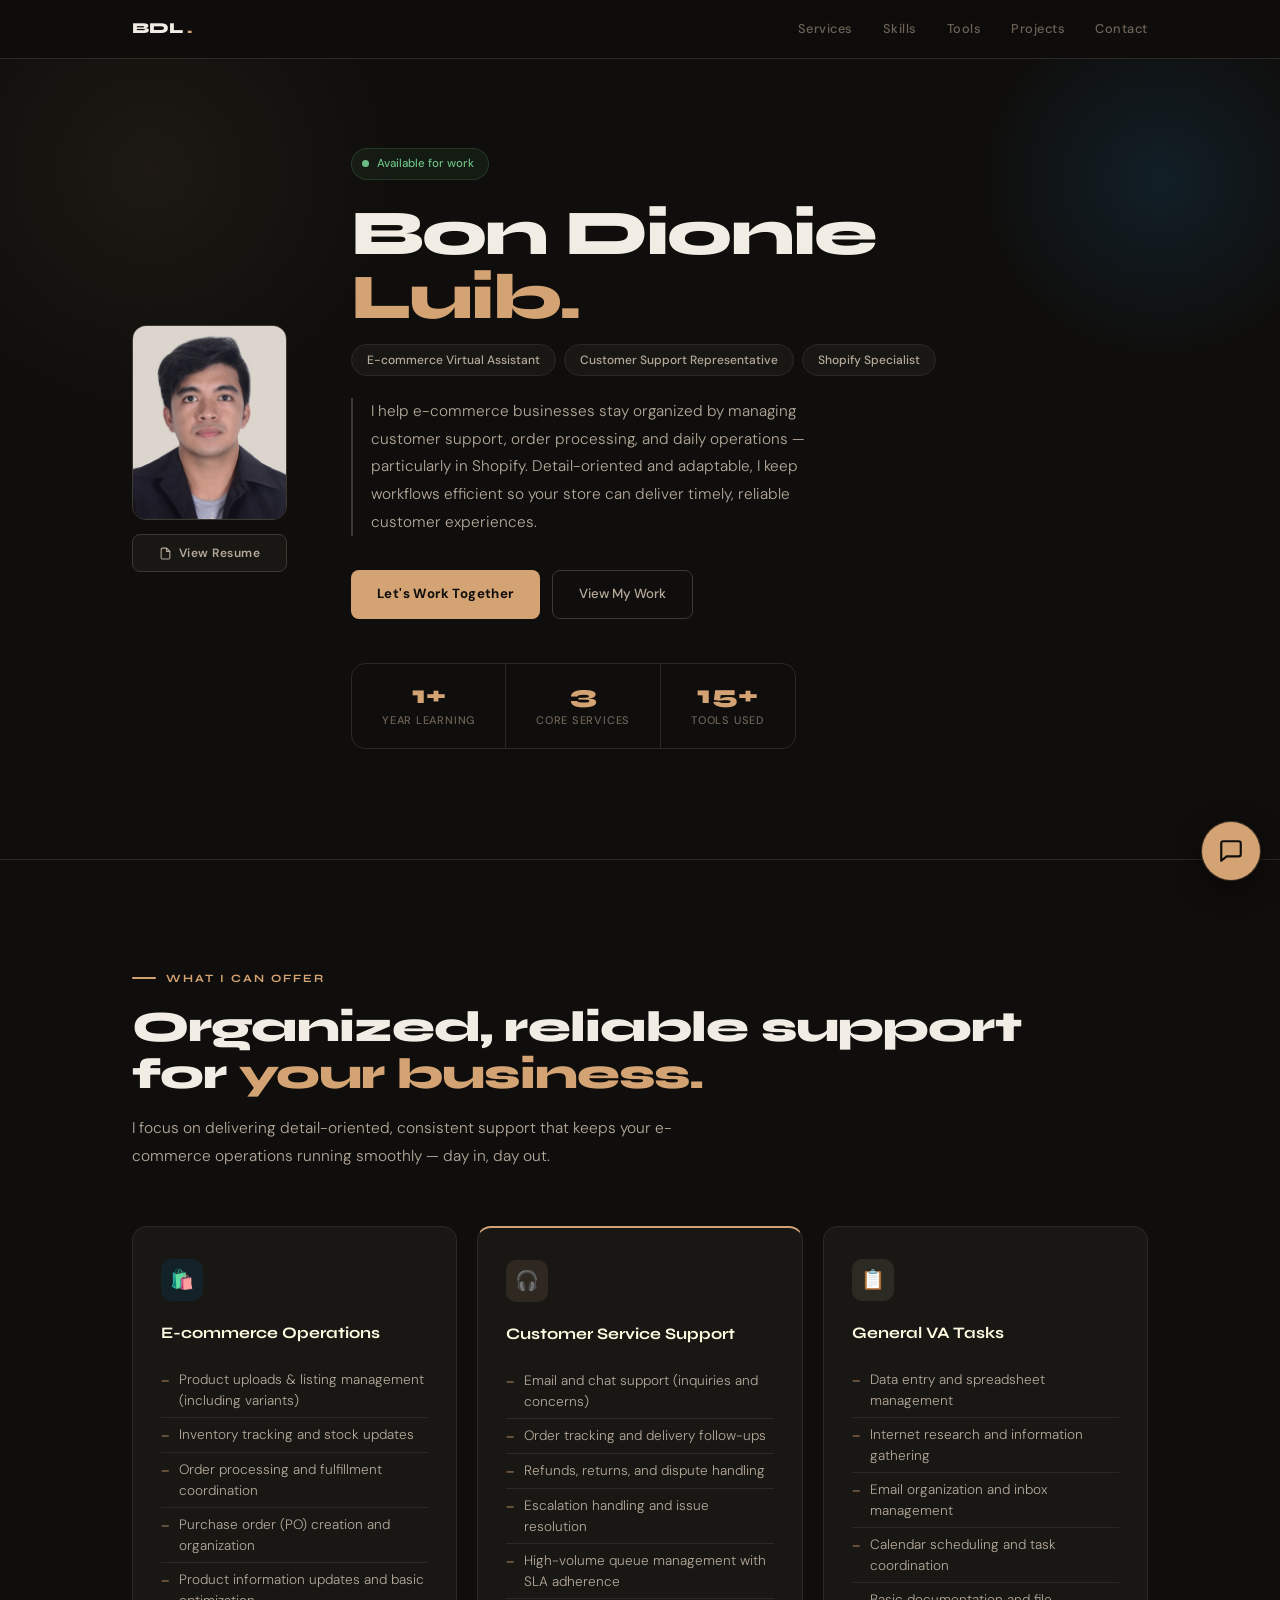
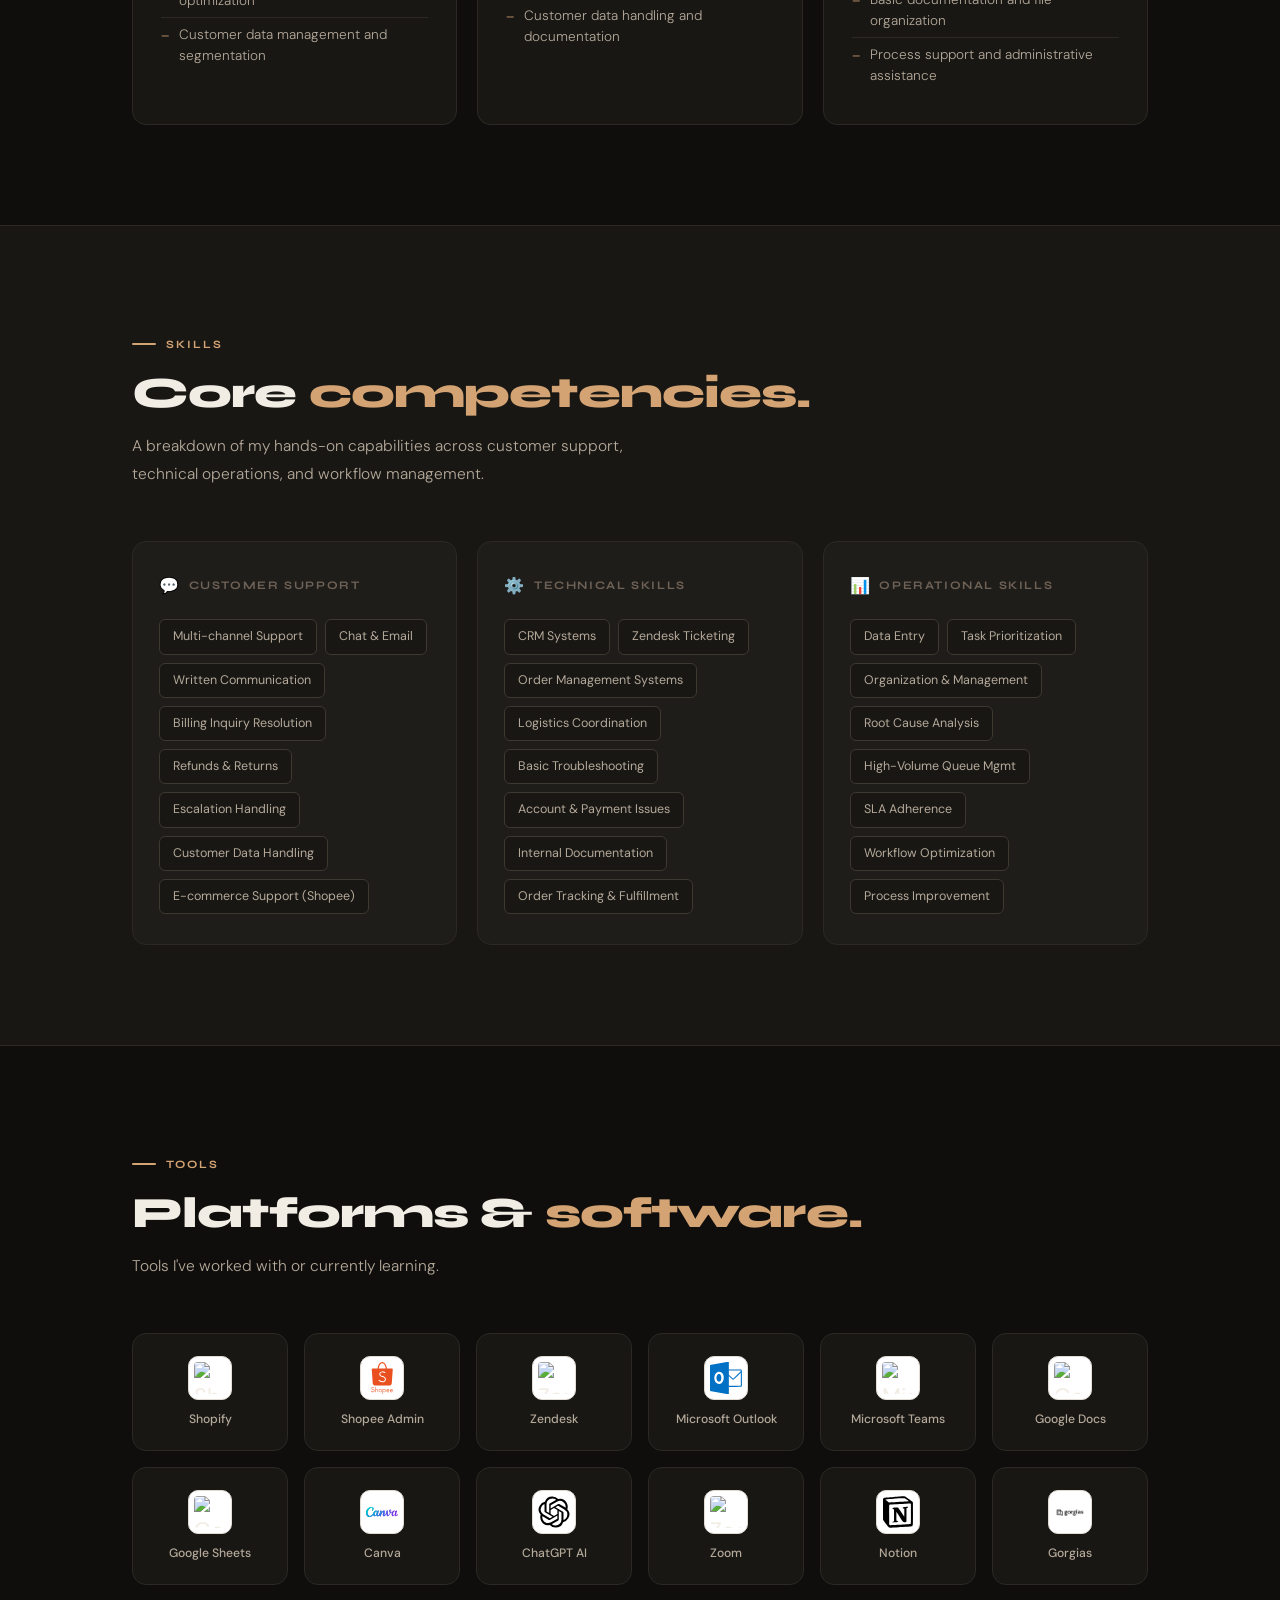
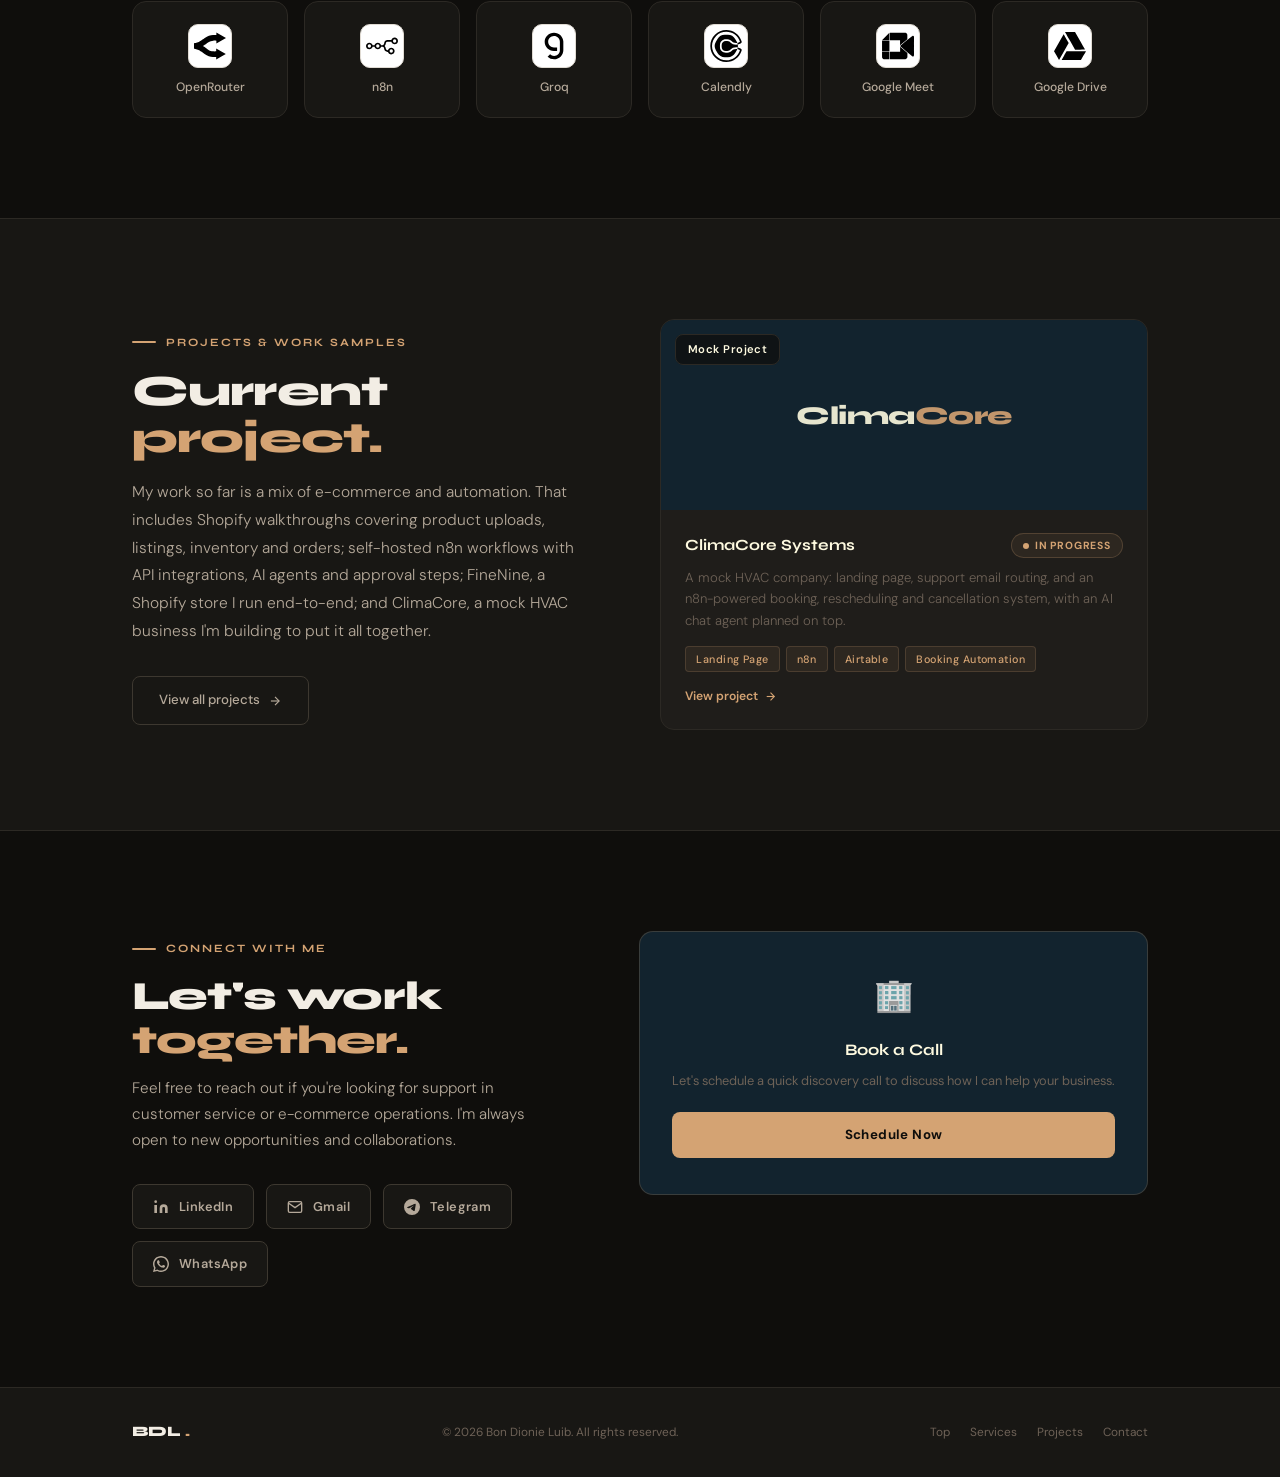
==== commit c9a3d52b: "updated resources" ====
--- a/index.html
+++ b/index.html
@@ -7,6 +7,7 @@
   <meta name="description" content="E-commerce virtual assistant, customer support representative and Shopify specialist. Shopify operations, customer support and n8n automation projects." />
   <link href="https://fonts.googleapis.com/css2?family=Syne:wght@400;600;700;800&family=DM+Sans:ital,opsz,wght@0,9..40,300;0,9..40,400;0,9..40,500;1,9..40,300&display=swap" rel="stylesheet" />
   <link rel="stylesheet" href="styles.css" />
+  <link rel="stylesheet" href="chat-widget.css" />
 </head>
 <body>
 
@@ -335,5 +336,6 @@
     </div>
   </footer>
 
+  <script type="module" src="chat-widget.js"></script>
 </body>
-</html>+</html>
--- a/chat-widget.css
+++ b/chat-widget.css
@@ -0,0 +1,192 @@
+/* Chat widget — themed to the portfolio palette.
+   Palette matches styles.css: warm near-black backgrounds, tan accent. */
+
+.bdl-chat {
+  --c-bg:       #0f0e0c;
+  --c-bg-2:     #181714;
+  --c-bg-3:     #1f1d1a;
+  --c-navy:     #12232e;
+  --c-border:   #2c2924;
+  --c-border-2: #3d3830;
+  --c-cream:    #FEFAE0;
+  --c-text:     #f2ede4;
+  --c-mid:      #b5a99a;
+  --c-muted:    #6e6257;
+  --c-tan:      #D4A373;
+  --c-tan-dk:   #c4935f;
+  --c-green:    #6bbd84;
+  --c-off:      #b5654a;
+  font-family: 'DM Sans', sans-serif;
+}
+
+.bdl-chat [hidden] { display: none !important; }
+
+/* ── launcher ── */
+.bdl-chat-launcher {
+  position: fixed; right: 20px; bottom: 20px; z-index: 1000;
+  width: 58px; height: 58px; border-radius: 50%; border: none; cursor: pointer;
+  background: var(--c-tan); color: #0f0e0c;
+  display: flex; align-items: center; justify-content: center;
+  box-shadow: 0 8px 28px rgba(0,0,0,0.55), 0 0 0 1px rgba(212,163,115,0.35);
+  transition: transform 0.18s ease, background 0.2s ease;
+}
+.bdl-chat-launcher:hover { background: var(--c-tan-dk); transform: translateY(-2px); }
+.bdl-chat-launcher:focus-visible, .bdl-chat-btn:focus-visible, .bdl-retry:focus-visible,
+.bdl-off-links a:focus-visible { outline: 2px solid var(--c-cream); outline-offset: 2px; }
+.bdl-chat-launcher svg { width: 26px; height: 26px; }
+/* little dot = "you have a conversation in progress" */
+.bdl-chat-dot {
+  position: absolute; top: 3px; right: 3px; width: 13px; height: 13px; border-radius: 50%;
+  background: var(--c-green); border: 2px solid var(--c-bg); display: none;
+}
+.bdl-chat.has-chat .bdl-chat-dot { display: block; }
+
+/* ── window ── */
+.bdl-chat-window {
+  padding: 0; margin: 0;
+  position: fixed; right: 20px; bottom: 20px; z-index: 1000;
+  width: 380px; height: min(580px, calc(100vh - 100px)); height: min(580px, calc(100dvh - 100px));
+  display: flex; flex-direction: column; overflow: hidden;
+  background: var(--c-bg-2); color: var(--c-text);
+  border: 1px solid var(--c-border-2); border-radius: 16px;
+  box-shadow: 0 24px 70px rgba(0,0,0,0.65);
+  animation: bdl-pop 0.2s ease-out;
+}
+@keyframes bdl-pop { from { opacity: 0; transform: translateY(10px) scale(0.98); } to { opacity: 1; transform: none; } }
+
+.bdl-chat-head {
+  display: flex; align-items: center; gap: 12px; padding: 14px 14px 14px 16px;
+  background: var(--c-navy); border-bottom: 1px solid var(--c-border-2);
+}
+.bdl-chat-avatar {
+  width: 38px; height: 38px; border-radius: 50%; flex-shrink: 0;
+  background: var(--c-tan); color: #0f0e0c;
+  font-family: 'Syne', sans-serif; font-weight: 800; font-size: 0.72rem; letter-spacing: -0.01em;
+  display: flex; align-items: center; justify-content: center;
+}
+.bdl-chat-titles { flex: 1; min-width: 0; }
+.bdl-chat-title { font-family: 'Syne', sans-serif; font-weight: 700; font-size: 0.95rem; color: var(--c-cream); line-height: 1.2; }
+.bdl-chat-status { display: flex; align-items: center; gap: 6px; font-size: 0.72rem; color: var(--c-mid); margin-top: 2px; }
+.bdl-s-dot { width: 7px; height: 7px; border-radius: 50%; background: var(--c-muted); display: inline-block; }
+.bdl-chat-status[data-state="chat"] .bdl-s-dot { background: var(--c-green); box-shadow: 0 0 0 3px rgba(107,189,132,0.18); }
+.bdl-chat-status[data-state="offline"] .bdl-s-dot { background: var(--c-off); }
+
+.bdl-chat-btn {
+  width: 32px; height: 32px; flex-shrink: 0; border-radius: 8px; border: 1px solid transparent;
+  background: transparent; color: var(--c-mid); cursor: pointer;
+  display: flex; align-items: center; justify-content: center; transition: background 0.15s, color 0.15s;
+}
+.bdl-chat-btn:hover { background: rgba(255,255,255,0.07); color: var(--c-cream); }
+.bdl-chat-btn svg { width: 16px; height: 16px; }
+
+.bdl-chat-body { flex: 1; min-height: 0; position: relative; background: var(--c-bg-2); }
+.bdl-view { position: absolute; inset: 0; display: flex; flex-direction: column; }
+
+/* connecting */
+.bdl-view-connecting { align-items: center; justify-content: center; gap: 14px; color: var(--c-mid); font-size: 0.85rem; }
+.bdl-spinner { width: 26px; height: 26px; border-radius: 50%; border: 3px solid var(--c-border-2); border-top-color: var(--c-tan); animation: bdl-spin 0.8s linear infinite; }
+@keyframes bdl-spin { to { transform: rotate(360deg); } }
+
+/* offline */
+.bdl-view-offline { padding: 22px 20px; overflow-y: auto; }
+.bdl-off-title { font-family: 'Syne', sans-serif; font-weight: 700; font-size: 1.05rem; color: var(--c-cream); margin-bottom: 8px; }
+.bdl-off-text { font-size: 0.86rem; color: var(--c-mid); font-weight: 300; line-height: 1.65; margin-bottom: 16px; }
+.bdl-off-links { display: flex; flex-direction: column; gap: 8px; }
+.bdl-off-links a {
+  display: flex; align-items: center; gap: 12px; padding: 10px 12px;
+  background: var(--c-bg-3); border: 1px solid var(--c-border-2); border-radius: 10px;
+  color: var(--c-text); font-size: 0.85rem; font-weight: 600; text-decoration: none;
+  transition: border-color 0.15s, background 0.15s;
+}
+.bdl-off-links a:hover { border-color: var(--c-tan); background: rgba(212,163,115,0.06); }
+.bdl-off-links .i { width: 32px; height: 32px; border-radius: 8px; flex-shrink: 0; display: flex; align-items: center; justify-content: center; background: rgba(212,163,115,0.1); color: var(--c-tan); }
+.bdl-off-links .i svg { width: 16px; height: 16px; }
+.bdl-off-links small { display: block; font-size: 0.72rem; font-weight: 400; color: var(--c-muted); line-height: 1.3; }
+.bdl-retry {
+  margin-top: 16px; align-self: flex-start; display: inline-flex; align-items: center; gap: 8px;
+  background: transparent; color: var(--c-tan); border: 1px solid rgba(212,163,115,0.35); border-radius: 8px;
+  padding: 8px 14px; font: inherit; font-size: 0.78rem; font-weight: 600; cursor: pointer; transition: background 0.15s;
+}
+.bdl-retry:hover { background: rgba(212,163,115,0.08); }
+.bdl-retry svg { width: 14px; height: 14px; }
+
+/* ── n8n chat, re-skinned (variables are scoped to the widget only) ── */
+.bdl-chat-window {
+  --chat--font-family: 'DM Sans', sans-serif;
+  --chat--spacing: 0.8rem;
+  --chat--border-radius: 12px;
+
+  --chat--color--primary: #D4A373;
+  --chat--color-primary-shade-50: #c4935f;
+  --chat--color--primary-shade-50: #c4935f;
+  --chat--color--primary--shade-100: #b58353;
+  --chat--color--secondary: #D4A373;
+  --chat--color-secondary-shade-50: #c4935f;
+
+  --chat--body--background: #181714;
+  --chat--footer--background: #0f0e0c;
+  --chat--footer--color: #f2ede4;
+  --chat--footer--border-top: 1px solid #2c2924;
+
+  --chat--message--font-size: 0.9rem;
+  --chat--message-line-height: 1.55;
+  --chat--message--border-radius: 14px;
+  --chat--message--bot--background: #1f1d1a;
+  --chat--message--bot--color: #f2ede4;
+  --chat--message--bot--border: 1px solid #2c2924;
+  --chat--message--user--background: #D4A373;
+  --chat--message--user--color: #0f0e0c;
+  --chat--message--user--border: none;
+  --chat--message--pre--background: rgba(0,0,0,0.35);
+  --chat--messages-list--padding: 1rem;
+
+  --chat--input--background: #0f0e0c;
+  --chat--input--text-color: #f2ede4;
+  --chat--input--font-size: 0.9rem;
+  --chat--input--padding: 0.9rem 0.8rem;
+  --chat--input--container--background: #0f0e0c;
+  --chat--input--send--button--background: #0f0e0c;
+  --chat--input--send--button--color: #D4A373;
+  --chat--input--send--button--background-hover: #1f1d1a;
+  --chat--input--send--button--color-hover: #FEFAE0;
+  --chat--input--file--button--background: #0f0e0c;
+  --chat--input--file--button--color: #D4A373;
+  --chat--input--file--button--background-hover: #0f0e0c;
+  --chat--input--file--button--color-hover: #FEFAE0;
+
+  --chat--button--background--primary: #D4A373;
+  --chat--button--color--primary: #0f0e0c;
+  --chat--button--background--primary--hover: #c4935f;
+  --chat--button--color--primary--hover: #0f0e0c;
+  --chat--color-typing: #b5a99a;
+}
+
+.bdl-chat-mount { flex: 1; min-height: 0; display: flex; flex-direction: column; height: 100%; }
+.bdl-chat .bdl-chat-mount .chat-layout { height: 100%; width: 100%; background: #181714; }
+.bdl-chat .bdl-chat-mount .chat-header { display: none !important; }            /* we render our own header */
+.bdl-chat .bdl-chat-mount .chat-body { background: #181714; }
+.bdl-chat .bdl-chat-mount .chat-footer { background: #0f0e0c; border-top: 1px solid #2c2924; }
+.bdl-chat .bdl-chat-mount .chat-inputs textarea::placeholder { color: #6e6257; }
+.bdl-chat .bdl-chat-mount .chat-inputs textarea { color: #f2ede4; }
+.bdl-chat .bdl-chat-mount .chat-powered-by { display: none; }
+.bdl-chat .bdl-chat-mount .chat-input-send-button,
+.bdl-chat .bdl-chat-mount .chat-input-file-button { color: #D4A373; background: transparent; }
+.bdl-chat .bdl-chat-mount .chat-input-send-button:hover,
+.bdl-chat .bdl-chat-mount .chat-input-file-button:hover { color: #FEFAE0; background: #1f1d1a; }
+.bdl-chat .bdl-chat-mount a { color: #D4A373; }
+
+/* ── phones: bottom sheet ── */
+@media (max-width: 520px) {
+  .bdl-chat-launcher { right: 14px; bottom: 14px; }
+  .bdl-chat-window {
+    right: 0; left: 0; bottom: 0; width: 100%;
+    height: min(78vh, 640px); height: min(78dvh, 640px);
+    border-radius: 16px 16px 0 0; border-left: none; border-right: none; border-bottom: none;
+  }
+}
+
+@media (prefers-reduced-motion: reduce) {
+  .bdl-chat-window { animation: none; }
+  .bdl-spinner { animation-duration: 2s; }
+  .bdl-chat-launcher { transition: none; }
+}
